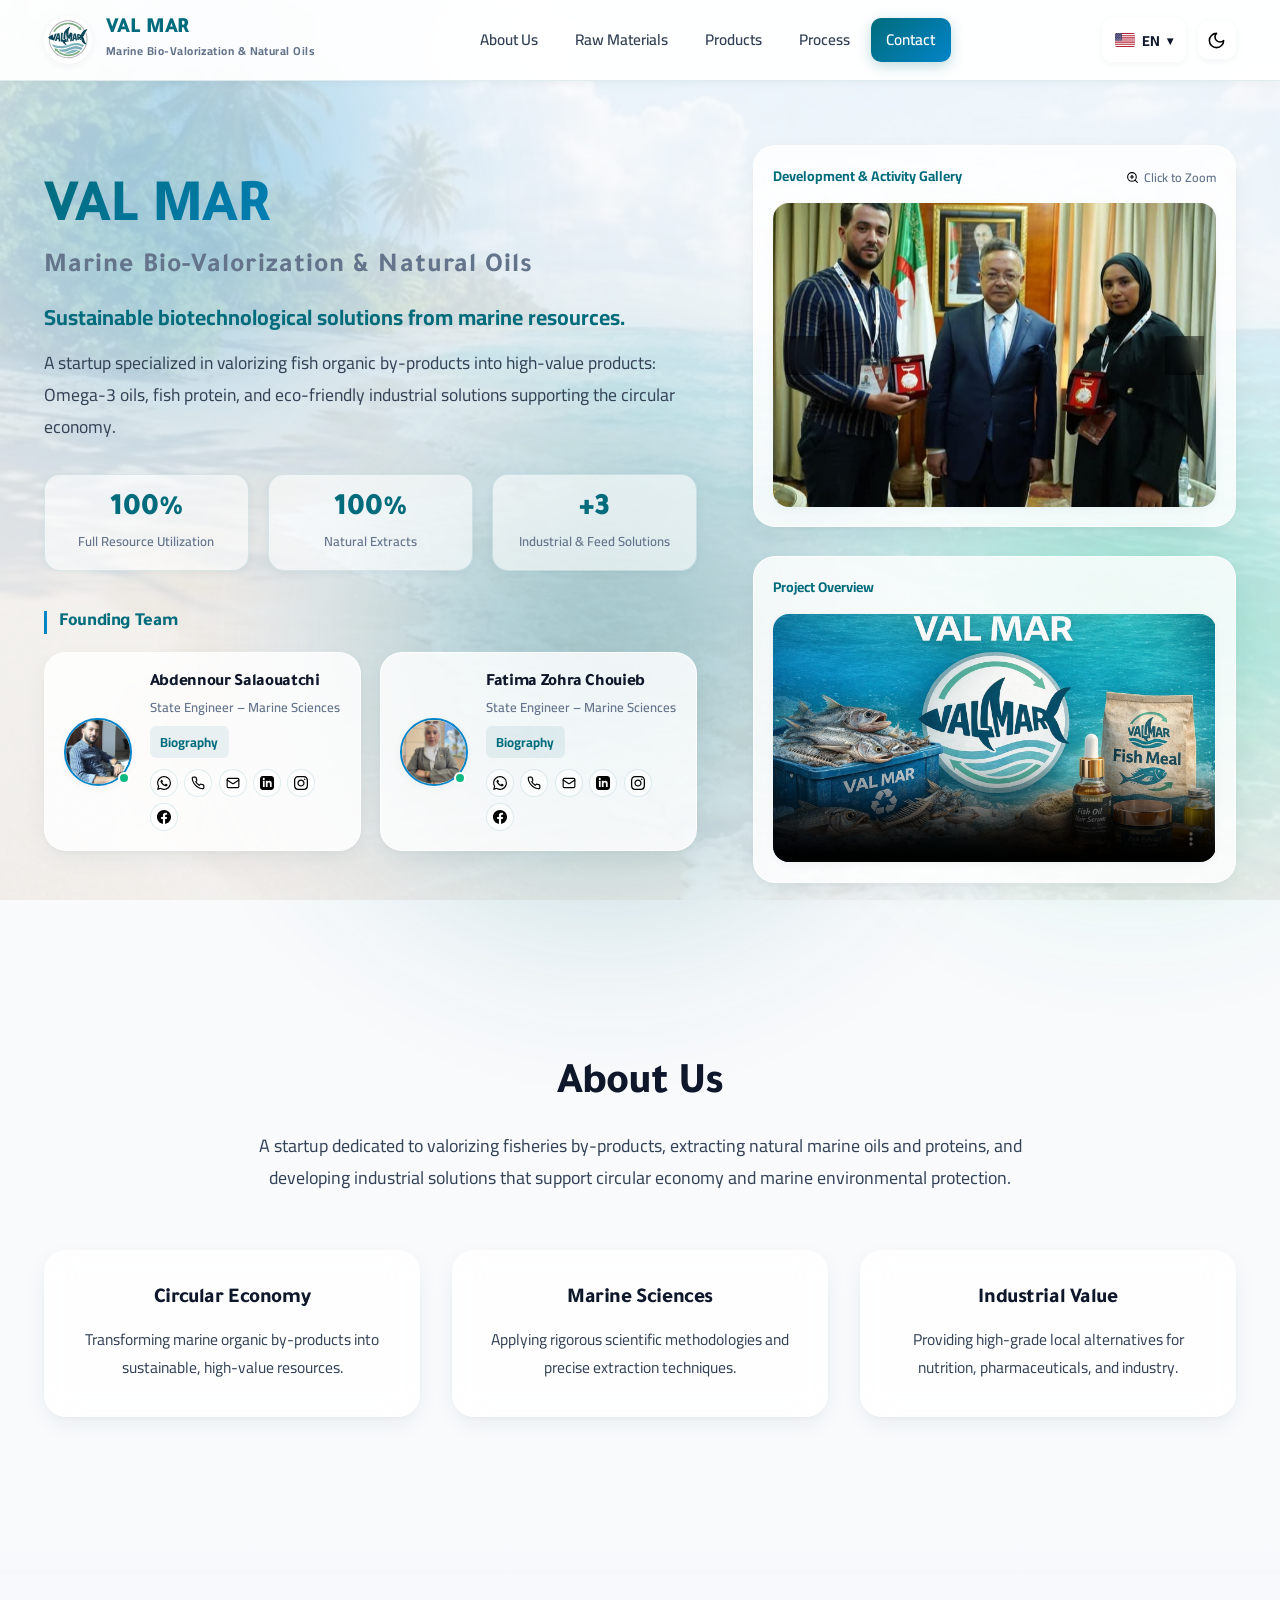
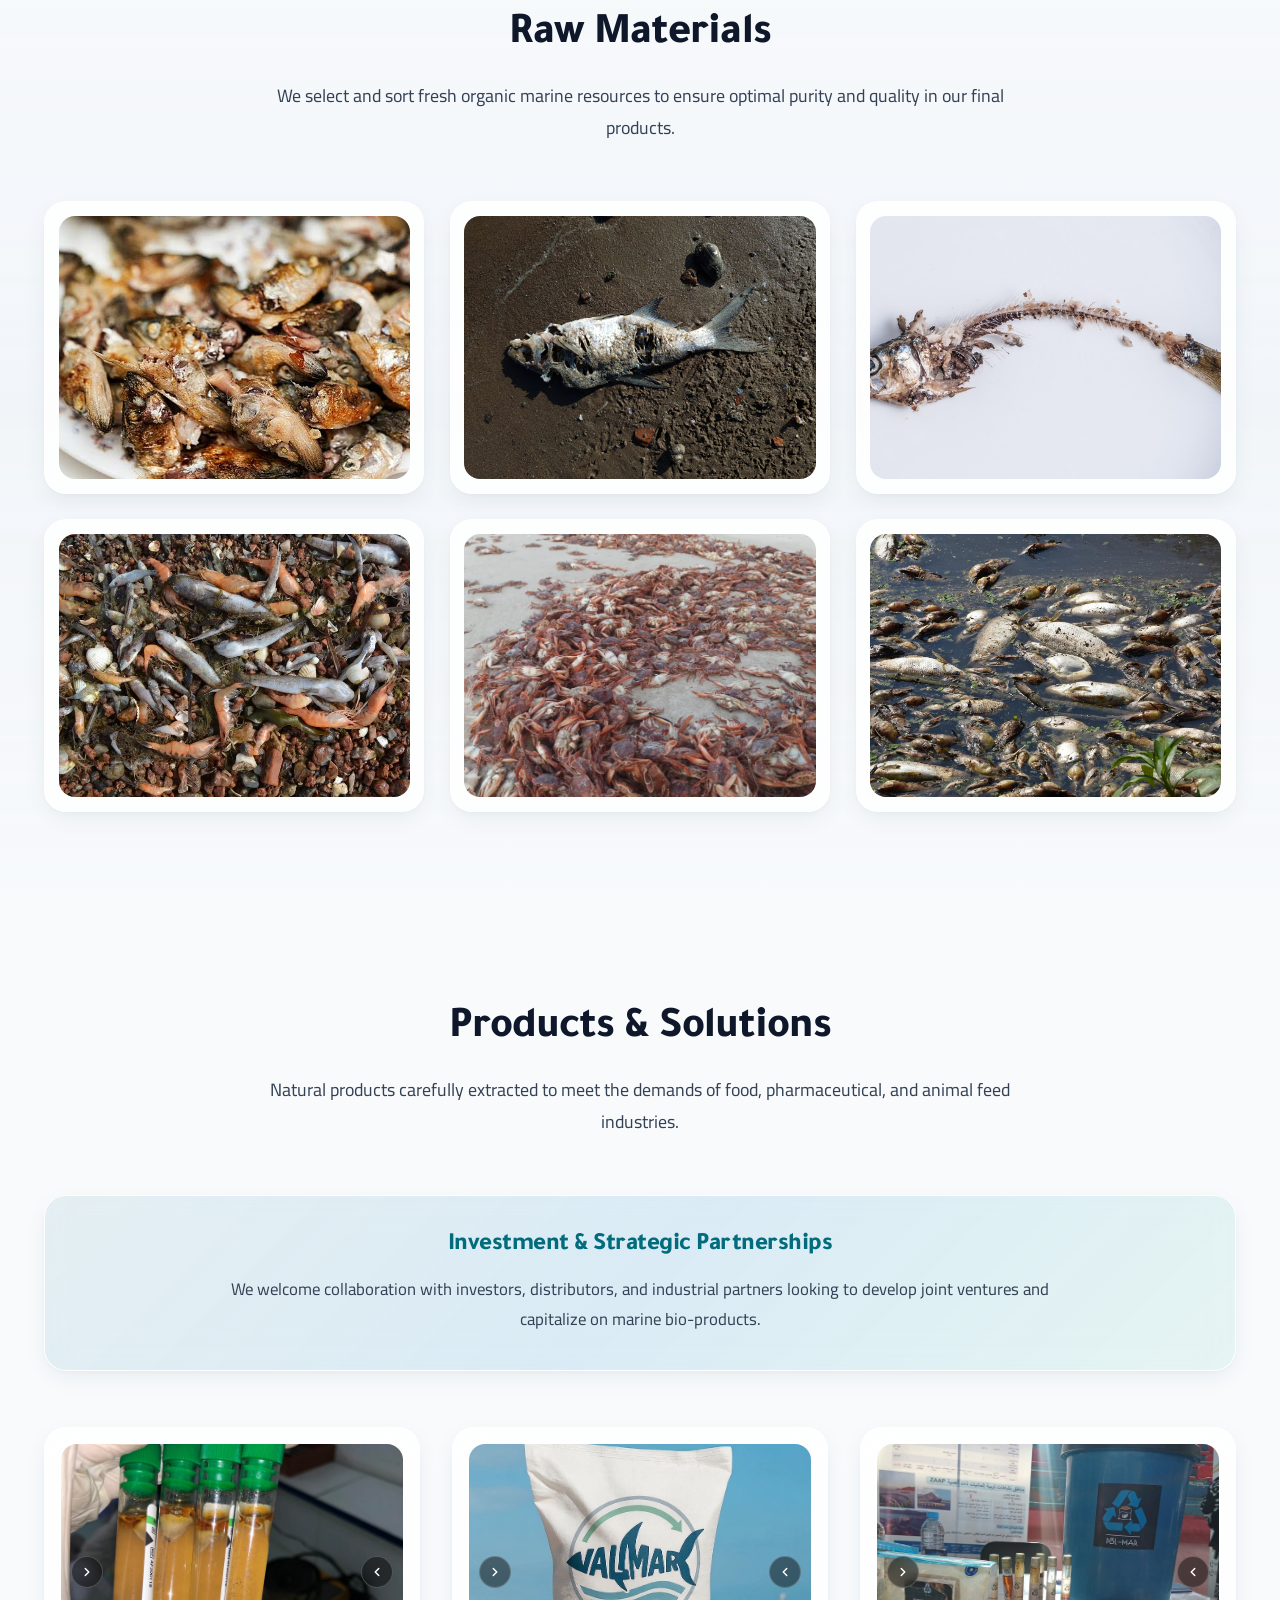
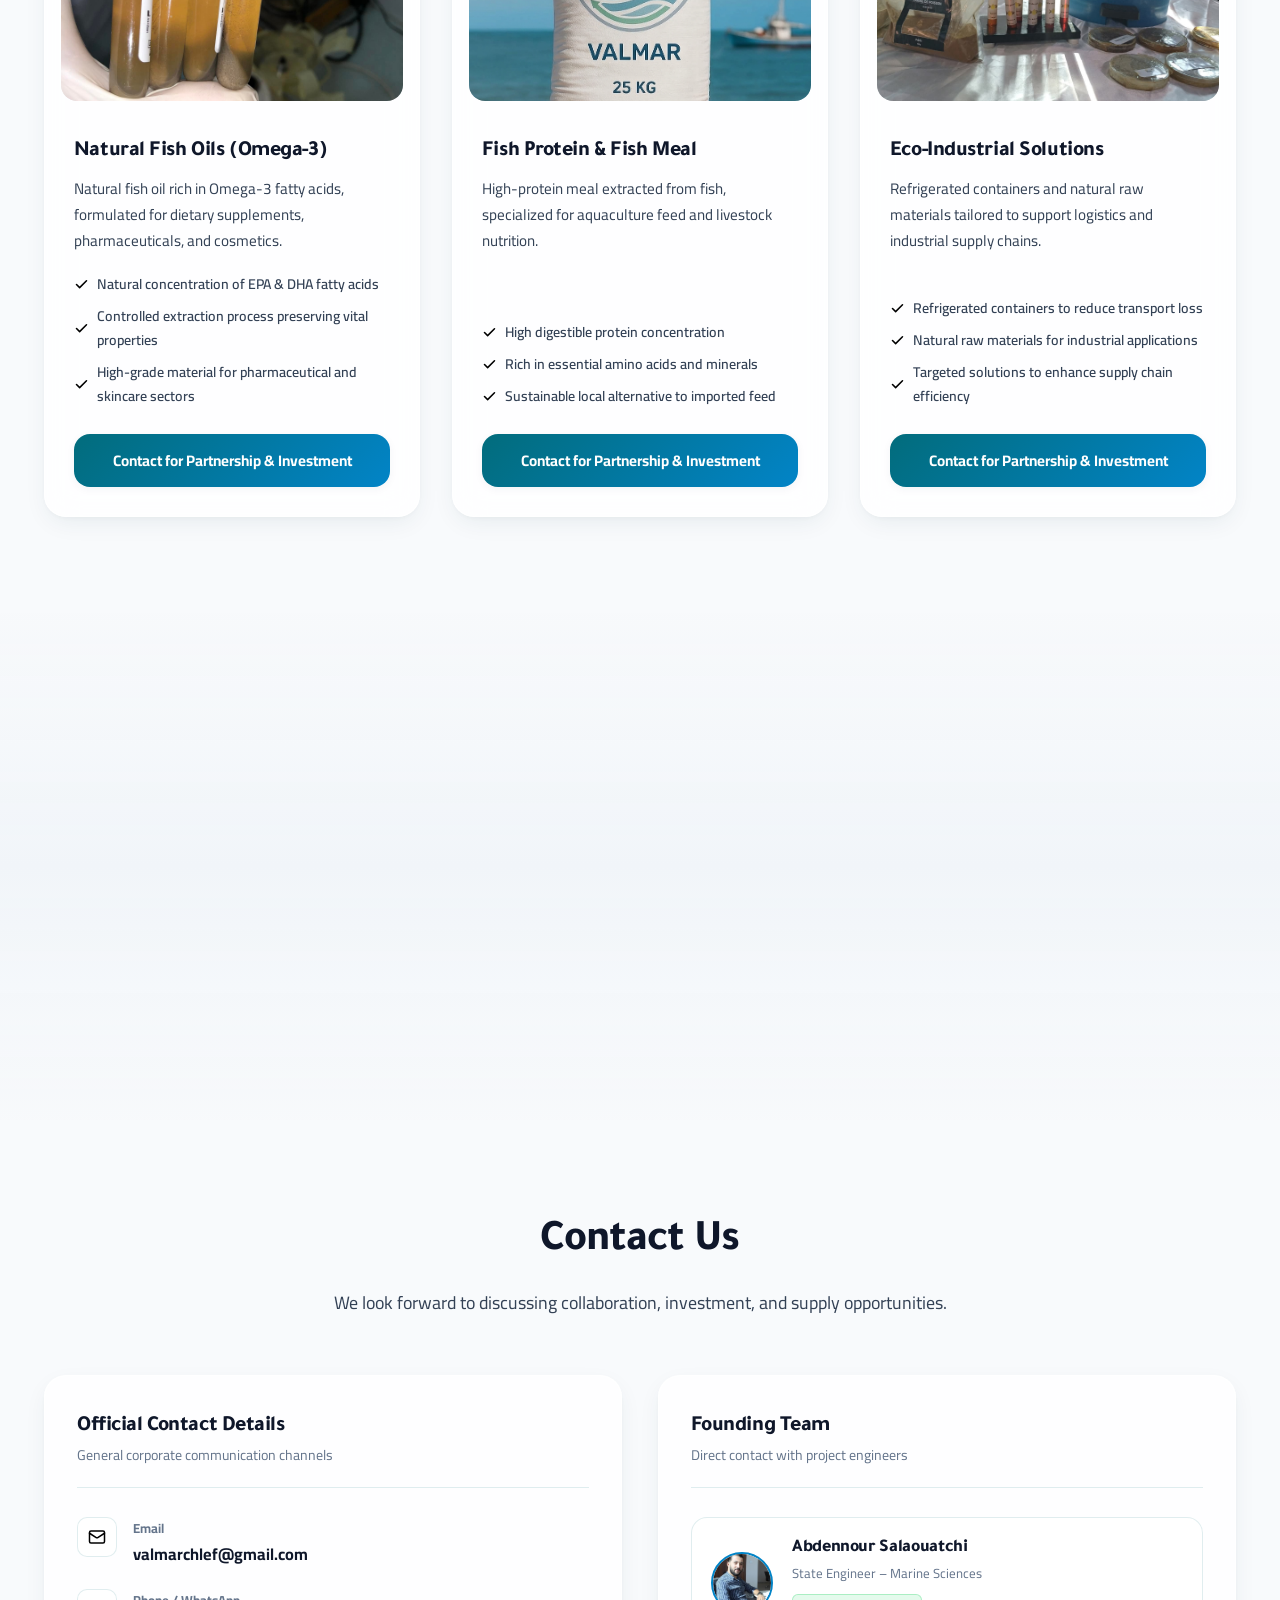
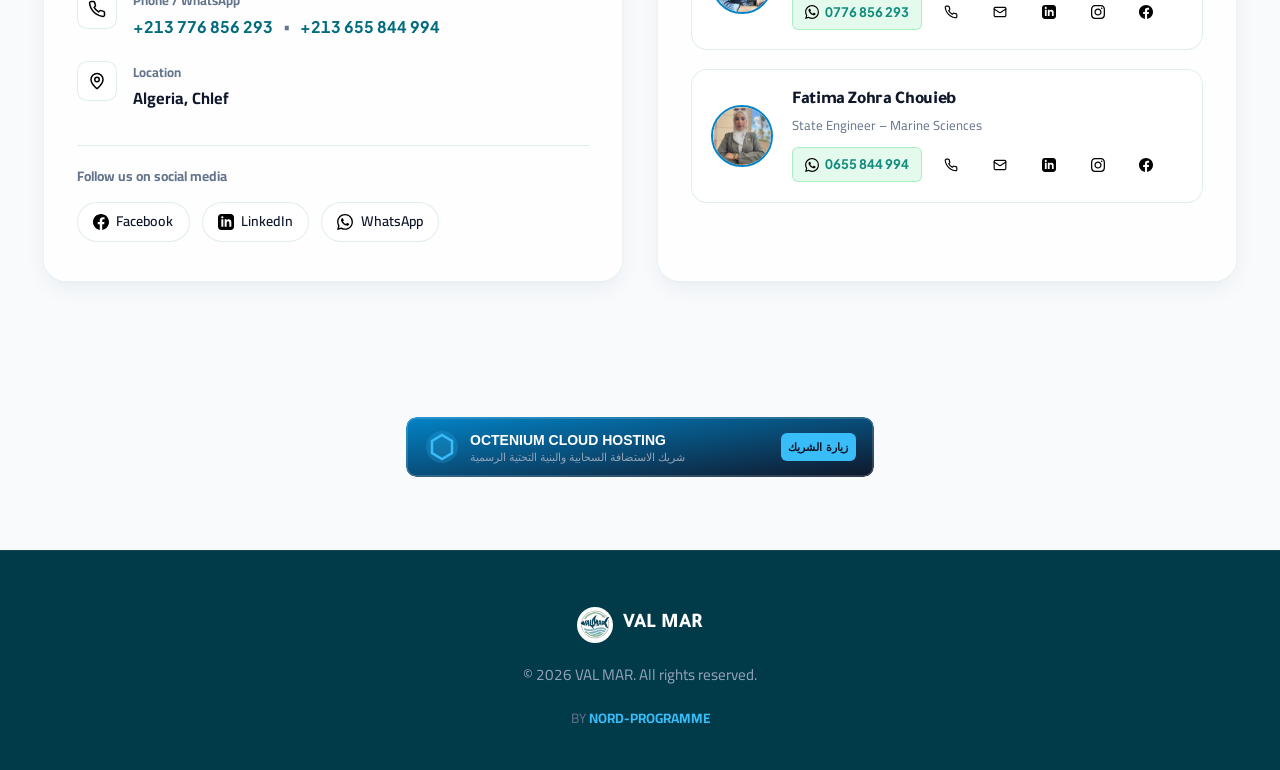
==== index.html @ 2ad80dc4 "Full site redesign: local fonts, auto language detection, self-hosted assets" ====
<!DOCTYPE html>
<html lang="ar" dir="rtl" data-theme="light">
<head>
    <meta charset="UTF-8">
    <meta name="viewport" content="width=device-width, initial-scale=1.0">

    <!-- ===== SECURITY META HEADERS ===== -->
    <meta http-equiv="Content-Security-Policy" content="default-src 'self'; script-src 'self' 'unsafe-inline'; style-src 'self' 'unsafe-inline'; font-src 'self'; img-src 'self' data: https://valmar.crabdance.com; media-src 'self'; object-src 'none'; base-uri 'self'; form-action 'self'; connect-src 'self';">
    <meta http-equiv="X-Content-Type-Options" content="nosniff">
    <meta http-equiv="X-Frame-Options" content="SAMEORIGIN">
    <meta http-equiv="Referrer-Policy" content="strict-origin-when-cross-origin">
    <meta http-equiv="Permissions-Policy" content="camera=(), microphone=(), geolocation=(), payment=()">

    <!-- ===== PRIMARY SEO META TAGS ===== -->
    <title>VAL MAR — تثمين الموارد البحرية والزيوت الطبيعية | الشلف، الجزائر</title>
    <meta name="description" content="VAL MAR مؤسسة جزائرية ناشئة متخصصة في تثمين البقايا العضوية للأسماك وتحويلها إلى زيوت طبيعية أوميغا 3، بروتين سمكي، وحلول صناعية صديقة للبيئة. — الشلف، الجزائر.">
    <meta name="keywords" content="VAL MAR, تثمين بقايا الأسماك, زيت السمك, أوميغا 3, بروتين سمكي, فرينة الأسماك, اقتصاد دائري, الشلف, الجزائر, valorisation déchets poisson, huile de poisson, protéine de poisson, farine de poisson, startup verte Algérie, fish oil, fish meal, blue economy, Algeria, Chlef">
    <meta name="author" content="VAL MAR — Abdennour Salaouatchi & Fatima Zohra Chouieb">
    <meta name="robots" content="index, follow, max-snippet:-1, max-image-preview:large, max-video-preview:-1">
    <meta name="theme-color" content="#013A49">

    <!-- ===== GEO / LOCAL SEO ===== -->
    <meta name="geo.region" content="DZ-02">
    <meta name="geo.placename" content="Chlef, Algérie">
    <meta name="geo.position" content="36.1652;1.3317">
    <meta name="ICBM" content="36.1652, 1.3317">
    <meta name="language" content="Arabic, French, English, Spanish, Russian">

    <!-- ===== CANONICAL & HREFLANG ===== -->
    <link rel="canonical" href="https://valmar.crabdance.com/">
    <link rel="alternate" hreflang="ar" href="https://valmar.crabdance.com/">
    <link rel="alternate" hreflang="fr" href="https://valmar.crabdance.com/">
    <link rel="alternate" hreflang="en" href="https://valmar.crabdance.com/">
    <link rel="alternate" hreflang="es" href="https://valmar.crabdance.com/">
    <link rel="alternate" hreflang="ru" href="https://valmar.crabdance.com/">
    <link rel="alternate" hreflang="x-default" href="https://valmar.crabdance.com/">

    <!-- ===== OPEN GRAPH ===== -->
    <meta property="og:type" content="website">
    <meta property="og:site_name" content="VAL MAR">
    <meta property="og:locale" content="ar_DZ">
    <meta property="og:locale:alternate" content="fr_DZ">
    <meta property="og:locale:alternate" content="en_US">
    <meta property="og:locale:alternate" content="es_ES">
    <meta property="og:locale:alternate" content="ru_RU">
    <meta property="og:url" content="https://valmar.crabdance.com/">
    <meta property="og:title" content="VAL MAR — تثمين الموارد البحرية والزيوت الطبيعية">
    <meta property="og:description" content="مؤسسة ناشئة متخصصة في تحويل البقايا العضوية للأسماك إلى زيوت أوميغا 3، بروتين سمكي وحلول صناعية مستدامة.">
    <meta property="og:image" content="./og-preview.png">
    <meta property="og:image:width" content="1200">
    <meta property="og:image:height" content="630">
    <meta property="og:image:alt" content="VAL MAR — Valorisation des Ressources Marines, Chlef Algérie">

    <!-- ===== TWITTER CARD ===== -->
    <meta name="twitter:card" content="summary_large_image">
    <meta name="twitter:title" content="VAL MAR — تثمين الموارد البحرية | Chlef, Algérie">
    <meta name="twitter:description" content="مؤسسة جزائرية ناشئة: زيوت أوميغا 3، بروتين سمكي، وحلول بيئية مستدامة.">
    <meta name="twitter:image" content="./og-preview.png">

    <!-- ===== JSON-LD STRUCTURED DATA ===== -->
    <script type="application/ld+json">
    {
      "@context": "https://schema.org",
      "@graph": [
        {
          "@type": "Organization",
          "@id": "https://valmar.crabdance.com/#organization",
          "name": "VAL MAR",
          "alternateName": ["Valorisation des Ressources Marines", "فال مار", "تثمين الموارد البحرية"],
          "url": "https://valmar.crabdance.com/",
          "logo": "https://valmar.crabdance.com/logo.svg",
          "image": "https://valmar.crabdance.com/og-preview.png",
          "description": "Startup algérienne spécialisée dans la valorisation des résidus organiques de poissons en huiles naturelles Omega-3, protéines marines et solutions industrielles écologiques.",
          "foundingDate": "2024",
          "foundingLocation": {
            "@type": "Place",
            "name": "Chlef, Algérie",
            "address": {
              "@type": "PostalAddress",
              "addressLocality": "Chlef",
              "addressCountry": "DZ"
            }
          },
          "contactPoint": [
            {
              "@type": "ContactPoint",
              "telephone": "+213-776-856-293",
              "contactType": "customer service",
              "availableLanguage": ["Arabic", "French", "English"]
            },
            {
              "@type": "ContactPoint",
              "telephone": "+213-655-844-994",
              "contactType": "sales",
              "availableLanguage": ["Arabic", "French", "English"]
            },
            {
              "@type": "ContactPoint",
              "email": "valmarchlef@gmail.com",
              "contactType": "general"
            }
          ],
          "founder": [
            {
              "@type": "Person",
              "name": "Abdennour Salaouatchi",
              "alternateName": "عبد النور صلواتشي",
              "jobTitle": "Co-Founder & Marine Sciences Engineer"
            },
            {
              "@type": "Person",
              "name": "Fatima Zohra Chouieb",
              "alternateName": "فاطمة الزهراء شويب",
              "jobTitle": "Co-Founder & Marine Sciences Engineer"
            }
          ]
        }
      ]
    }
    </script>

    <!-- ===== ICONS & FONTS ===== -->
    <link rel="icon" type="image/svg+xml" href="./logo.svg">
    <link rel="apple-touch-icon" href="./og-preview.png">
    <link rel="preload" href="./hero-01.webp" as="image">
    
    <!-- Local Fonts (self-hosted, no external dependencies) -->
    <link rel="stylesheet" href="./assets/fonts/fonts.css">
    
    <link rel="stylesheet" href="./style.css">
</head>
<body>
    <!-- Background Ambient Glow -->
    <div class="ambient-glow glow-1" aria-hidden="true"></div>
    <div class="ambient-glow glow-2" aria-hidden="true"></div>
    <div class="ambient-glow glow-3" aria-hidden="true"></div>

    <!-- Header Navigation -->
    <header class="site-header" id="site-header">
        <nav class="nav-container" aria-label="التنقل الرئيسي">
            <div class="brand-logo">
                <a href="#hero" class="logo-link" aria-label="VAL MAR الصفحة الرئيسية">
                    <img src="./logo.svg" alt="VAL MAR Logo" class="brand-logo-img" width="50" height="50">
                    <span class="brand-text-wrapper">
                        <span class="brand-name">VAL MAR</span>
                        <span class="brand-tag" data-i18n="brand-sub">تثمين الموارد البحرية والزيوت الطبيعية</span>
                    </span>
                </a>
            </div>

            <ul class="nav-menu" id="nav-menu">
                <li class="nav-item"><a href="#about" class="nav-link" data-i18n="nav-about">من نحن</a></li>
                <li class="nav-item"><a href="#raw-materials" class="nav-link" data-i18n="nav-raw">المادة الأولية</a></li>
                <li class="nav-item"><a href="#products" class="nav-link" data-i18n="nav-products">المنتجات</a></li>
                <li class="nav-item"><a href="#process" class="nav-link" data-i18n="nav-process">مراحل العمل</a></li>
                <li class="nav-item"><a href="#contact" class="nav-link nav-link-cta" data-i18n="nav-contact">تواصل معنا</a></li>
            </ul>

            <div class="nav-actions">
                <!-- Custom Language Switcher Dropdown -->
                <div class="lang-dropdown-wrapper">
                    <button id="current-lang-btn" class="lang-selector-btn" aria-haspopup="true" aria-expanded="false" aria-label="اختر لغة الموقع">
                        <img src="./assets/flags/dz.svg" class="flag-icon" alt="DZ">
                        <span class="lang-label">عر</span>
                        <span class="dropdown-chevron">▾</span>
                    </button>
                    <ul class="lang-menu" id="lang-menu" role="menu">
                        <li role="menuitem" data-lang="ar" class="active"><img src="./assets/flags/dz.svg" class="flag-icon" alt="DZ"> العربية</li>
                        <li role="menuitem" data-lang="en"><img src="./assets/flags/us.svg" class="flag-icon" alt="US"> English</li>
                        <li role="menuitem" data-lang="fr"><img src="./assets/flags/fr.svg" class="flag-icon" alt="FR"> Français</li>
                        <li role="menuitem" data-lang="es"><img src="./assets/flags/es.svg" class="flag-icon" alt="ES"> Español</li>
                        <li role="menuitem" data-lang="ru"><img src="./assets/flags/ru.svg" class="flag-icon" alt="RU"> Русский</li>
                    </ul>
                </div>

                <!-- Theme Toggle Button -->
                <button id="theme-toggle" class="theme-toggle-btn" aria-label="تبديل وضع السمة" title="تبديل الوضع الداكن/الفاتح">
                    <img src="./assets/icons/moon.svg" class="theme-icon theme-icon-moon" alt="Dark Mode">
                    <img src="./assets/icons/sun.svg" class="theme-icon theme-icon-sun" alt="Light Mode">
                </button>

                <!-- Mobile Hamburger Toggle -->
                <button class="hamburger-btn" id="hamburger-btn" aria-label="فتح القائمة الرئيسية" aria-expanded="false" aria-controls="nav-menu">
                    <span class="h-bar bar-1"></span>
                    <span class="h-bar bar-2"></span>
                    <span class="h-bar bar-3"></span>
                </button>
            </div>
        </nav>
    </header>

    <main id="main-content">
        <!-- ===== Hero Section ===== -->
        <section id="hero" class="hero-section">
            <div class="container hero-grid">
                <!-- Branding & Introduction Side -->
                <div class="hero-content" data-reveal>
                    <h1 class="hero-title">
                        <span class="hero-title-accent" data-i18n="hero-title">VAL MAR</span>
                        <span class="hero-title-sub" data-i18n="hero-title-sub">تثمين الموارد البحرية والزيوت الطبيعية</span>
                    </h1>

                    <p class="hero-tagline" data-i18n="hero-desc">حلول بيوتكنولوجية مستدامة من الموارد البحرية.</p>
                    <p class="hero-explanation" data-i18n="hero-explanation">مؤسسة ناشئة متخصصة في تثمين البقايا العضوية للأسماك وتحويلها إلى منتجات عالية القيمة: زيوت أوميغا 3، بروتين سمكي، وحلول صناعية صديقة للبيئة تدعم الاقتصاد الدائري.</p>

                    <!-- Key Metric Highlights / Stats Counter -->
                    <div class="hero-stats-grid">
                        <div class="stat-card">
                            <div class="stat-num"><span class="counter" data-target="100">100</span>%</div>
                            <div class="stat-label" data-i18n="stat1-label">استغلال كامل للموارد</div>
                        </div>
                        <div class="stat-card">
                            <div class="stat-num"><span class="counter" data-target="100">100</span>%</div>
                            <div class="stat-label" data-i18n="stat2-label">مستخلصات طبيعية</div>
                        </div>
                        <div class="stat-card">
                            <div class="stat-num">+<span class="counter" data-target="3">3</span></div>
                            <div class="stat-label" data-i18n="stat3-label">حلول صناعية وغذائية</div>
                        </div>
                    </div>

                    <!-- Founders Section -->
                    <div class="hero-founders">
                        <h3 class="founders-section-title" data-i18n="founders-heading">مؤسسو المشروع</h3>
                        
                        <div class="founders-cards-grid">
                            <!-- Founder 1 -->
                            <div class="founder-card glass-card">
                                <div class="founder-avatar-wrap">
                                    <img src="./abdennour.jpeg" alt="عبد النور صلواتشي" class="founder-img" loading="lazy">
                                    <span class="founder-status-dot" title="مؤسس"></span>
                                </div>
                                <div class="founder-details">
                                    <h4 class="founder-name" data-i18n="founder1-name">عبد النور صلواتشي</h4>
                                    <p class="founder-role" data-i18n="founder1-role">مهندس دولة – علوم البحر</p>
                                    <button class="founder-bio-btn" data-bio="founder1-desc" aria-label="عرض السيرة الذاتية لعبد النور صلواتشي" data-i18n="read-more">نبذة تعريفية</button>
                                    
                                    <div class="founder-socials">
                                        <a href="https://wa.me/213776856293" target="_blank" rel="noopener noreferrer" class="soc-btn" aria-label="WhatsApp" data-tooltip="0776 856 293">
                                            <img src="./assets/icons/whatsapp.svg" alt="WhatsApp">
                                        </a>
                                        <a href="tel:+213776856293" class="soc-btn" aria-label="Phone" data-tooltip="0776 856 293">
                                            <img src="./assets/icons/phone.svg" alt="Phone">
                                        </a>
                                        <a href="mailto:valmarchlef@gmail.com" class="soc-btn" aria-label="Email" data-tooltip="valmarchlef@gmail.com">
                                            <img src="./assets/icons/email.svg" alt="Email">
                                        </a>
                                        <a href="https://www.linkedin.com/in/abdenour-salaouatchi-a2894b247" target="_blank" rel="noopener noreferrer" class="soc-btn" aria-label="LinkedIn" data-tooltip="LinkedIn">
                                            <img src="./assets/icons/linkedin.svg" alt="LinkedIn">
                                        </a>
                                        <a href="https://www.instagram.com/salaouatchi_abdenour?igsh=cnJ3YXpieHU4dzF5" target="_blank" rel="noopener noreferrer" class="soc-btn" aria-label="Instagram" data-tooltip="Instagram">
                                            <img src="./assets/icons/instagram.svg" alt="Instagram">
                                        </a>
                                        <a href="https://www.facebook.com/abdennour.salaouatchi" target="_blank" rel="noopener noreferrer" class="soc-btn" aria-label="Facebook" data-tooltip="Facebook">
                                            <img src="./assets/icons/facebook.svg" alt="Facebook">
                                        </a>
                                    </div>
                                </div>
                            </div>

                            <!-- Founder 2 -->
                            <div class="founder-card glass-card">
                                <div class="founder-avatar-wrap">
                                    <img src="./zohra.jpeg" alt="فاطمة الزهراء شويب" class="founder-img" loading="lazy">
                                    <span class="founder-status-dot" title="مؤسس"></span>
                                </div>
                                <div class="founder-details">
                                    <h4 class="founder-name" data-i18n="founder2-name">فاطمة الزهراء شويب</h4>
                                    <p class="founder-role" data-i18n="founder2-role">مهندسة دولة – علوم البحر</p>
                                    <button class="founder-bio-btn" data-bio="founder2-desc" aria-label="عرض السيرة الذاتية لفاطمة الزهراء شويب" data-i18n="read-more">نبذة تعريفية</button>
                                    
                                    <div class="founder-socials">
                                        <a href="https://wa.me/213655844994" target="_blank" rel="noopener noreferrer" class="soc-btn" aria-label="WhatsApp" data-tooltip="0655 844 994">
                                            <img src="./assets/icons/whatsapp.svg" alt="WhatsApp">
                                        </a>
                                        <a href="tel:+213655844994" class="soc-btn" aria-label="Phone" data-tooltip="0655 844 994">
                                            <img src="./assets/icons/phone.svg" alt="Phone">
                                        </a>
                                        <a href="mailto:chouiebfatimazahra@gmail.com" class="soc-btn" aria-label="Email" data-tooltip="chouiebfatimazahra@gmail.com">
                                            <img src="./assets/icons/email.svg" alt="Email">
                                        </a>
                                        <a href="https://www.linkedin.com/in/chouieb-fatima-zahra-3196aa2b1" target="_blank" rel="noopener noreferrer" class="soc-btn" aria-label="LinkedIn" data-tooltip="LinkedIn">
                                            <img src="./assets/icons/linkedin.svg" alt="LinkedIn">
                                        </a>
                                        <a href="https://www.instagram.com/zol_ach?igsh=ejRka3FtMXZ2cm51" target="_blank" rel="noopener noreferrer" class="soc-btn" aria-label="Instagram" data-tooltip="Instagram">
                                            <img src="./assets/icons/instagram.svg" alt="Instagram">
                                        </a>
                                        <a href="https://www.facebook.com/zohra.ch.77920" target="_blank" rel="noopener noreferrer" class="soc-btn" aria-label="Facebook" data-tooltip="Facebook">
                                            <img src="./assets/icons/facebook.svg" alt="Facebook">
                                        </a>
                                    </div>
                                </div>
                            </div>
                        </div>
                    </div>
                </div>

                <!-- Showcase Media Column -->
                <div class="hero-media" data-reveal>
                    <!-- Slideshow Frame -->
                    <div class="media-card glass-card slider-frame">
                        <div class="slider-header">
                            <span class="slider-badge" data-i18n="slider-badge">معرض الأنشطة والتطوير</span>
                            <span class="zoom-hint"><img src="./assets/icons/zoom.svg" alt="" aria-hidden="true"><span data-i18n="zoom-hint">اضغط للتكبير</span></span>
                        </div>
                        <div class="slider-track-wrap">
                            <div class="slider-track" id="hero-slider-track">
                                <img src="./profile-01.jpg" alt="نشاطات وتطوير VAL MAR 1" class="profile-slide active" loading="lazy">
                                <img src="./profile-02.jpg" alt="نشاطات وتطوير VAL MAR 2" class="profile-slide" loading="lazy">
                                <img src="./profile-03.jpg" alt="نشاطات وتطوير VAL MAR 3" class="profile-slide" loading="lazy">
                                <img src="./profile-04.jpg" alt="نشاطات وتطوير VAL MAR 4" class="profile-slide" loading="lazy">
                                <img src="./profile-05.jpg" alt="نشاطات وتطوير VAL MAR 5" class="profile-slide" loading="lazy">
                                <img src="./profile-06.jpg" alt="نشاطات وتطوير VAL MAR 6" class="profile-slide" loading="lazy">
                                <img src="./profile-07.jpg" alt="نشاطات وتطوير VAL MAR 7" class="profile-slide" loading="lazy">
                                <img src="./profile-08.jpg" alt="نشاطات وتطوير VAL MAR 8" class="profile-slide" loading="lazy">
                                <img src="./profile-09.jpg" alt="نشاطات وتطوير VAL MAR 9" class="profile-slide" loading="lazy">
                                <img src="./profile-10.jpg" alt="نشاطات وتطوير VAL MAR 10" class="profile-slide" loading="lazy">
                                <img src="./profile-11.jpeg" alt="نشاطات وتطوير VAL MAR 11" class="profile-slide" loading="lazy">
                                <img src="./profile-12.jpeg" alt="نشاطات وتطوير VAL MAR 12" class="profile-slide" loading="lazy">
                            </div>
                            <button class="slider-nav-btn prev" id="slider-prev" aria-label="الصورة السابقة">
                                <img src="./assets/icons/chevron-right.svg" alt="السابق">
                            </button>
                            <button class="slider-nav-btn next" id="slider-next" aria-label="الصورة التالية">
                                <img src="./assets/icons/chevron-left.svg" alt="التالي">
                            </button>
                        </div>
                    </div>

                    <!-- Video Showcase Frame -->
                    <div class="media-card glass-card video-card">
                        <div class="video-header">
                            <span class="video-badge" data-i18n="video-badge">عرض توضيحي للمشروع</span>
                        </div>
                        <div class="video-wrapper">
                            <video src="./vid.mp4" controls preload="metadata" playsinline poster="./og-preview.png" class="showcase-video"></video>
                        </div>
                    </div>
                </div>
            </div>
        </section>

        <!-- ===== About Section ===== -->
        <section id="about" class="section-padding">
            <div class="container">
                <div class="section-heading text-center" data-reveal>
                    <h2 class="section-title" data-i18n="about-title">من نحن</h2>
                    <p class="section-desc" data-i18n="about-desc">مؤسسة ناشئة متخصصة في تثمين المنتجات الثانوية للصيد البحري، نقوم باستخلاص الزيوت الطبيعية والبروتينات البحرية وتطوير حلول صناعية تدعم الاقتصاد الدائري وحماية البيئة البحرية.</p>
                </div>

                <!-- 3 Pillars Grid -->
                <div class="about-pillars-grid">
                    <div class="pillar-card glass-card" data-reveal>
                        <h3 data-i18n="pillar1-title">الاقتصاد الدائري</h3>
                        <p data-i18n="pillar1-desc">إعادة تدوير المخلفات العضوية للأسماك وتحويلها إلى موارد مستدامة ذات قيمة مضافة.</p>
                    </div>

                    <div class="pillar-card glass-card" data-reveal>
                        <h3 data-i18n="pillar2-title">هندسة علوم البحار</h3>
                        <p data-i18n="pillar2-desc">تطبيق منهجيات علمية وتقنيات استخلاص دقيقة ومدروسة لضمان جودة المنتجات.</p>
                    </div>

                    <div class="pillar-card glass-card" data-reveal>
                        <h3 data-i18n="pillar3-title">قيمة اقتصادية وصناعية</h3>
                        <p data-i18n="pillar3-desc">توفير بدائل محلية عالية الجودة لقطاعات التغذية، الصيدلة، والصناعات المختلفة.</p>
                    </div>
                </div>
            </div>
        </section>

        <!-- ===== Raw Materials Section ===== -->
        <section id="raw-materials" class="section-padding section-alt-bg">
            <div class="container">
                <div class="section-heading text-center" data-reveal>
                    <h2 class="section-title" data-i18n="raw-title">المادة الأولية</h2>
                    <p class="section-desc" data-i18n="raw-desc">نعتمد على موارد بحرية عضوية طازجة يتم اختيارها وفرزها بعناية لضمان نقاء وجودة المنتجات النهائية.</p>
                </div>

                <!-- Raw Materials Gallery Grid -->
                <div class="gallery-grid" data-reveal>
                    <div class="gallery-card glass-card">
                        <div class="gallery-img-wrap">
                            <img src="./raw-01.jpeg" alt="بقايا أسماك طازجة 1" class="gallery-img lightbox-trigger" loading="lazy">
                            <div class="gallery-overlay">
                                <span class="gallery-zoom-btn"><img src="./assets/icons/zoom.svg" alt="تكبير"></span>
                                <span class="gallery-caption" data-i18n="raw-cap1">بقايا عضوية بحرية طازجة</span>
                            </div>
                        </div>
                    </div>

                    <div class="gallery-card glass-card">
                        <div class="gallery-img-wrap">
                            <img src="./raw-02.jpg" alt="بقايا أسماك عضوية 2" class="gallery-img lightbox-trigger" loading="lazy">
                            <div class="gallery-overlay">
                                <span class="gallery-zoom-btn"><img src="./assets/icons/zoom.svg" alt="تكبير"></span>
                                <span class="gallery-caption" data-i18n="raw-cap2">موارد عضوية منتقاة بعناية</span>
                            </div>
                        </div>
                    </div>

                    <div class="gallery-card glass-card">
                        <div class="gallery-img-wrap">
                            <img src="./raw-03.jpg" alt="مخلفات الأسماك للمعالجة 3" class="gallery-img lightbox-trigger" loading="lazy">
                            <div class="gallery-overlay">
                                <span class="gallery-zoom-btn"><img src="./assets/icons/zoom.svg" alt="تكبير"></span>
                                <span class="gallery-caption" data-i18n="raw-cap3">فرز وتحضير أولي للمعالجة</span>
                            </div>
                        </div>
                    </div>

                    <div class="gallery-card glass-card">
                        <div class="gallery-img-wrap">
                            <img src="./raw-04.jpeg" alt="بقايا أسماك 4" class="gallery-img lightbox-trigger" loading="lazy">
                            <div class="gallery-overlay">
                                <span class="gallery-zoom-btn"><img src="./assets/icons/zoom.svg" alt="تكبير"></span>
                                <span class="gallery-caption" data-i18n="raw-cap4">مواد أولية غنية بالأوميغا والبروتين</span>
                            </div>
                        </div>
                    </div>

                    <div class="gallery-card glass-card">
                        <div class="gallery-img-wrap">
                            <img src="./raw-05.jpg" alt="مواد خام من الأسماك 5" class="gallery-img lightbox-trigger" loading="lazy">
                            <div class="gallery-overlay">
                                <span class="gallery-zoom-btn"><img src="./assets/icons/zoom.svg" alt="تكبير"></span>
                                <span class="gallery-caption" data-i18n="raw-cap5">حفظ وتخزين بيئي آمن</span>
                            </div>
                        </div>
                    </div>

                    <div class="gallery-card glass-card">
                        <div class="gallery-img-wrap">
                            <img src="./raw-06.jpg" alt="بقايا عضوية للمعالجة 6" class="gallery-img lightbox-trigger" loading="lazy">
                            <div class="gallery-overlay">
                                <span class="gallery-zoom-btn"><img src="./assets/icons/zoom.svg" alt="تكبير"></span>
                                <span class="gallery-caption" data-i18n="raw-cap6">جاهزية كاملة لخط الاستخلاص</span>
                            </div>
                        </div>
                    </div>
                </div>
            </div>
        </section>

        <!-- ===== Products Section ===== -->
        <section id="products" class="section-padding">
            <div class="container">
                <div class="section-heading text-center" data-reveal>
                    <h2 class="section-title" data-i18n="products-title">المنتجات والحلول</h2>
                    <p class="section-desc" data-i18n="products-subtitle">منتجات طبيعية مستخلصة بدقة لتلبية متطلبات الصناعات الغذائية، الصيدلانية، والأعلاف.</p>
                </div>

                <!-- Strategic Investment & Partnership Block -->
                <div class="investor-spotlight-card glass-card" data-reveal>
                    <div class="investor-spotlight-inner">
                        <h3 class="spotlight-title" data-i18n="invest-banner-title">شراكات استثمارية واستراتيجية</h3>
                        <p class="spotlight-desc" data-i18n="invest-banner-desc">نرحب بالتعاون مع المستثمرين والموزعين والمؤسسات الصناعية الراغبة في تطوير مشاريع مشتركة والاستفادة من عوائد المنتجات البحرية ذات القيمة المضافة.</p>
                    </div>
                </div>

                <div class="products-showcase-grid">
                    <!-- Product 1: Omega-3 Fish Oil -->
                    <article class="product-item glass-card" data-reveal>
                        <div class="product-slider-container">
                            <div class="product-slider">
                                <div class="product-slider-track">
                                    <img src="./product-02.jpg" alt="زيت أسماك طبيعي أوميغا 3" class="product-img active lightbox-trigger" loading="lazy">
                                    <img src="./product-04.jpg" alt="زيت سمك نقي أوميغا 3" class="product-img lightbox-trigger" loading="lazy">
                                    <img src="./product-06.jpeg" alt="مستخلص زيت أسماك بحري" class="product-img lightbox-trigger" loading="lazy">
                                    <img src="./product-07.jpeg" alt="زيوت بحرية طبيعية" class="product-img lightbox-trigger" loading="lazy">
                                </div>
                                <button class="prod-slider-btn prev" aria-label="السابق">
                                    <img src="./assets/icons/chevron-right.svg" alt="السابق">
                                </button>
                                <button class="prod-slider-btn next" aria-label="التالي">
                                    <img src="./assets/icons/chevron-left.svg" alt="التالي">
                                </button>
                            </div>
                        </div>

                        <div class="product-item-body">
                            <h3 class="product-item-title" data-i18n="prod1-title">زيوت الأسماك الطبيعية (أوميغا 3)</h3>
                            <p class="product-item-desc" data-i18n="prod1-desc">زيت سمك طبيعي غني بأحماض أوميغا 3، موجه للمكملات الغذائية والصناعات الصيدلانية ومستحضرات التجميل.</p>
                            
                            <ul class="product-specs-list">
                                <li><img src="./assets/icons/check.svg" alt="✓" class="check-icon"><span data-i18n="prod1-spec1">تركيز طبيعي لأحماض EPA و DHA</span></li>
                                <li><img src="./assets/icons/check.svg" alt="✓" class="check-icon"><span data-i18n="prod1-spec2">عملية استخلاص دقيقة للمحافظة على الخصائص الحيوية</span></li>
                                <li><img src="./assets/icons/check.svg" alt="✓" class="check-icon"><span data-i18n="prod1-spec3">منتج عالي الجودة للقطاع الصيدلاني والتجميلي</span></li>
                            </ul>

                            <div class="product-cta-wrap">
                                <a href="https://wa.me/213776856293?text=مرحباً، أود الاستفسار حول فرص التعاون والشراكة في مجال زيوت أوميغا 3" target="_blank" rel="noopener noreferrer" class="btn-product-inquire">
                                    <span data-i18n="prod-invest-btn">تواصل للشراكة والاستثمار</span>
                                </a>
                            </div>
                        </div>
                    </article>

                    <!-- Product 2: Fish Protein / Meal -->
                    <article class="product-item glass-card" data-reveal>
                        <div class="product-slider-container">
                            <div class="product-slider">
                                <div class="product-slider-track">
                                    <img src="./product-03.png" alt="بروتين السمك" class="product-img active lightbox-trigger" loading="lazy">
                                    <img src="./product-01.jpg" alt="فرينة السمك" class="product-img lightbox-trigger" loading="lazy">
                                </div>
                                <button class="prod-slider-btn prev" aria-label="السابق">
                                    <img src="./assets/icons/chevron-right.svg" alt="السابق">
                                </button>
                                <button class="prod-slider-btn next" aria-label="التالي">
                                    <img src="./assets/icons/chevron-left.svg" alt="التالي">
                                </button>
                            </div>
                        </div>

                        <div class="product-item-body">
                            <h3 class="product-item-title" data-i18n="prod2-title">بروتين وفرينة الأسماك</h3>
                            <p class="product-item-desc" data-i18n="prod2-desc">مسحوق بروتيني عالي الجودة مستخلص من الأسماك، مخصص لصناعة أعلاف الحيوانات المائية والمواشي.</p>
                            
                            <ul class="product-specs-list">
                                <li><img src="./assets/icons/check.svg" alt="✓" class="check-icon"><span data-i18n="prod2-spec1">نسبة بروتين مركزة وقابلة للهضم</span></li>
                                <li><img src="./assets/icons/check.svg" alt="✓" class="check-icon"><span data-i18n="prod2-spec2">غني بالأحماض الأمينية الأساسية والمعادن</span></li>
                                <li><img src="./assets/icons/check.svg" alt="✓" class="check-icon"><span data-i18n="prod2-spec3">بديل محلي مستدام للأعلاف المستوردة</span></li>
                            </ul>

                            <div class="product-cta-wrap">
                                <a href="https://wa.me/213776856293?text=مرحباً، أود الاستفسار حول فرص التعاون والشراكة في إنتاج بروتين وفرينة السمك" target="_blank" rel="noopener noreferrer" class="btn-product-inquire">
                                    <span data-i18n="prod-invest-btn">تواصل للشراكة والاستثمار</span>
                                </a>
                            </div>
                        </div>
                    </article>

                    <!-- Product 3: Eco Industrial Solutions -->
                    <article class="product-item glass-card" data-reveal>
                        <div class="product-slider-container">
                            <div class="product-slider">
                                <div class="product-slider-track">
                                    <img src="./product-05.jpg" alt="حلول صناعية بحرية" class="product-img active lightbox-trigger" loading="lazy">
                                    <img src="./product-08.png" alt="حاويات مبردة للنقل البحري" class="product-img lightbox-trigger" loading="lazy">
                                </div>
                                <button class="prod-slider-btn prev" aria-label="السابق">
                                    <img src="./assets/icons/chevron-right.svg" alt="السابق">
                                </button>
                                <button class="prod-slider-btn next" aria-label="التالي">
                                    <img src="./assets/icons/chevron-left.svg" alt="التالي">
                                </button>
                            </div>
                        </div>

                        <div class="product-item-body">
                            <h3 class="product-item-title" data-i18n="prod5-title">حلول بيئية وصناعية</h3>
                            <p class="product-item-desc" data-i18n="prod5-desc">تطوير حاويات مبردة ومواد أولية طبيعية تلبي الاحتياجات اللوجستية والصناعية لقطاع الصيد البحري.</p>
                            
                            <ul class="product-specs-list">
                                <li><img src="./assets/icons/check.svg" alt="✓" class="check-icon"><span data-i18n="prod3-spec1">حاويات تبريد ملائمة لتقليل الفاقد أثناء النقل</span></li>
                                <li><img src="./assets/icons/check.svg" alt="✓" class="check-icon"><span data-i18n="prod3-spec2">مواد أولية مخصصة للاستخدامات الصناعية</span></li>
                                <li><img src="./assets/icons/check.svg" alt="✓" class="check-icon"><span data-i18n="prod3-spec3">حلول موجهة لتعزيز كفاءة سلاسل الإمداد</span></li>
                            </ul>

                            <div class="product-cta-wrap">
                                <a href="https://wa.me/213655844994?text=مرحباً، أود الاستفسار حول فرص التعاون في الحلول الصناعية والحاويات المبردة" target="_blank" rel="noopener noreferrer" class="btn-product-inquire">
                                    <span data-i18n="prod-invest-btn">تواصل للشراكة والاستثمار</span>
                                </a>
                            </div>
                        </div>
                    </article>
                </div>
            </div>
        </section>

        <!-- ===== Process Section ===== -->
        <section id="process" class="section-padding section-alt-bg">
            <div class="container">
                <div class="section-heading text-center" data-reveal>
                    <h2 class="section-title" data-i18n="process-title">مراحل العمل</h2>
                    <p class="section-desc" data-i18n="process-subtitle">مسار متكامل ومدروس من مرحلة جمع المادة الأولية إلى المنتج النهائي.</p>
                </div>

                <div class="process-timeline">
                    <!-- Step 1 -->
                    <div class="timeline-step glass-card" data-reveal>
                        <div class="step-badge-number">01</div>
                        <h4 class="step-title" data-i18n="step1-title">1. جمع وفرز المادة الأولية</h4>
                        <p class="step-desc" data-i18n="step1-desc">اختيار وتأمين البقايا العضوية الطازجة من مصادر موثوقة.</p>
                    </div>

                    <!-- Step 2 -->
                    <div class="timeline-step glass-card" data-reveal>
                        <div class="step-badge-number">02</div>
                        <h4 class="step-title" data-i18n="step2-title">2. المعالجة والتحضير</h4>
                        <p class="step-desc" data-i18n="step2-desc">تجهيز الموارد وتطبيق المعايير الصحية والتقنية اللازمة.</p>
                    </div>

                    <!-- Step 3 -->
                    <div class="timeline-step glass-card" data-reveal>
                        <div class="step-badge-number">03</div>
                        <h4 class="step-title" data-i18n="step3-title">3. الاستخلاص والفصل</h4>
                        <p class="step-desc" data-i18n="step3-desc">استخلاص الزيوت والبروتينات عبر تقنيات دقيقة ومضبوطة.</p>
                    </div>

                    <!-- Step 4 -->
                    <div class="timeline-step glass-card" data-reveal>
                        <div class="step-badge-number">04</div>
                        <h4 class="step-title" data-i18n="step4-title">4. المنتج النهائي</h4>
                        <p class="step-desc" data-i18n="step4-desc">الحصول على منتجات نقية جاهزة للاستخدام الصناعي والغذائي.</p>
                    </div>
                </div>
            </div>
        </section>

        <!-- ===== Contact Section ===== -->
        <section id="contact" class="section-padding">
            <div class="container">
                <div class="section-heading text-center" data-reveal>
                    <h2 class="section-title" data-i18n="contact-title">تواصل معنا</h2>
                    <p class="section-desc" data-i18n="contact-desc">نسعد باستقبال استفساراتكم ومناقشة فرص التعاون والشراكة.</p>
                </div>

                <div class="contact-hub-grid" data-reveal>
                    <!-- Official Channels Block -->
                    <div class="contact-hub-card glass-card official-channel-card">
                        <div class="hub-card-header">
                            <div>
                                <h3 class="hub-card-title" data-i18n="contact-official-title">معلومات الاتصال الرسمية</h3>
                                <p class="hub-card-subtitle" data-i18n="contact-official-sub">قنوات التواصل العامة للمؤسسة</p>
                            </div>
                        </div>

                        <div class="contact-info-list">
                            <div class="info-row">
                                <div class="info-icon"><img src="./assets/icons/email.svg" alt="Email"></div>
                                <div class="info-details">
                                    <span class="info-label" data-i18n="contact-email-label">البريد الإلكتروني</span>
                                    <a href="mailto:valmarchlef@gmail.com" class="info-val">valmarchlef@gmail.com</a>
                                </div>
                            </div>

                            <div class="info-row">
                                <div class="info-icon"><img src="./assets/icons/phone.svg" alt="Phone"></div>
                                <div class="info-details">
                                    <span class="info-label" data-i18n="contact-phone-label">الهاتف / واتساب</span>
                                    <div class="phone-links-group">
                                        <a href="tel:+213776856293" dir="ltr" class="phone-link phone-val">+213 776 856 293</a>
                                        <span class="sep">•</span>
                                        <a href="tel:+213655844994" dir="ltr" class="phone-link phone-val">+213 655 844 994</a>
                                    </div>
                                </div>
                            </div>

                            <div class="info-row">
                                <div class="info-icon"><img src="./assets/icons/location.svg" alt="Location"></div>
                                <div class="info-details">
                                    <span class="info-label" data-i18n="contact-location-label">المقر</span>
                                    <span class="info-val" data-i18n="contact-location">الجزائر، الشلف</span>
                                </div>
                            </div>
                        </div>

                        <div class="official-social-box">
                            <span class="social-follow-label" data-i18n="follow-us">تابعنا على الشبكات الاجتماعية</span>
                            <div class="social-pills-row">
                                <a href="https://www.facebook.com/profile.php?id=61578348294133" target="_blank" rel="noopener" class="soc-pill facebook-pill" aria-label="Facebook">
                                    <img src="./assets/icons/facebook.svg" alt="Facebook"> Facebook
                                </a>
                                <a href="https://www.linkedin.com/company/111141139/admin/dashboard/" target="_blank" rel="noopener" class="soc-pill linkedin-pill" aria-label="LinkedIn">
                                    <img src="./assets/icons/linkedin.svg" alt="LinkedIn"> LinkedIn
                                </a>
                                <a href="https://wa.me/213776856293" target="_blank" rel="noopener" class="soc-pill whatsapp-pill" aria-label="WhatsApp">
                                    <img src="./assets/icons/whatsapp.svg" alt="WhatsApp"> WhatsApp
                                </a>
                            </div>
                        </div>
                    </div>

                    <!-- Direct Founders Communication Block -->
                    <div class="contact-hub-card glass-card founders-direct-card">
                        <div class="hub-card-header">
                            <div>
                                <h3 class="hub-card-title" data-i18n="contact-founders-title">فريق التأسيس</h3>
                                <p class="hub-card-subtitle" data-i18n="contact-founders-sub">تواصل مباشر مع مهندسي المشروع</p>
                            </div>
                        </div>

                        <div class="founders-direct-list">
                            <!-- Founder 1: Abdennour -->
                            <div class="founder-direct-row glass-subcard">
                                <div class="founder-direct-avatar">
                                    <img src="./abdennour.jpeg" alt="عبد النور صلواتشي" loading="lazy">
                                </div>
                                <div class="founder-direct-meta">
                                    <h4 data-i18n="founder1-name">عبد النور صلواتشي</h4>
                                    <p data-i18n="founder1-role">مهندس دولة – علوم البحر</p>
                                    
                                    <div class="direct-action-links">
                                        <a href="https://wa.me/213776856293" target="_blank" rel="noopener" class="direct-btn wa" title="واتساب مباشر">
                                            <img src="./assets/icons/whatsapp.svg" alt=""> <span dir="ltr" class="phone-val">0776 856 293</span>
                                        </a>
                                        <a href="tel:+213776856293" class="direct-btn phone" title="اتصال هاتفي">
                                            <img src="./assets/icons/phone.svg" alt="">
                                        </a>
                                        <a href="mailto:valmarchlef@gmail.com" class="direct-btn mail" title="بريد إلكتروني">
                                            <img src="./assets/icons/email.svg" alt="">
                                        </a>
                                        <a href="https://www.linkedin.com/in/abdenour-salaouatchi-a2894b247" target="_blank" rel="noopener" class="direct-btn in" title="LinkedIn">
                                            <img src="./assets/icons/linkedin.svg" alt="">
                                        </a>
                                        <a href="https://www.instagram.com/salaouatchi_abdenour?igsh=cnJ3YXpieHU4dzF5" target="_blank" rel="noopener" class="direct-btn ig" title="Instagram">
                                            <img src="./assets/icons/instagram.svg" alt="">
                                        </a>
                                        <a href="https://www.facebook.com/abdennour.salaouatchi" target="_blank" rel="noopener" class="direct-btn fb" title="Facebook">
                                            <img src="./assets/icons/facebook.svg" alt="">
                                        </a>
                                    </div>
                                </div>
                            </div>

                            <!-- Founder 2: Fatima Zohra -->
                            <div class="founder-direct-row glass-subcard">
                                <div class="founder-direct-avatar">
                                    <img src="./zohra.jpeg" alt="فاطمة الزهراء شويب" loading="lazy">
                                </div>
                                <div class="founder-direct-meta">
                                    <h4 data-i18n="founder2-name">فاطمة الزهراء شويب</h4>
                                    <p data-i18n="founder2-role">مهندسة دولة – علوم البحر</p>
                                    
                                    <div class="direct-action-links">
                                        <a href="https://wa.me/213655844994" target="_blank" rel="noopener" class="direct-btn wa" title="واتساب مباشر">
                                            <img src="./assets/icons/whatsapp.svg" alt=""> <span dir="ltr" class="phone-val">0655 844 994</span>
                                        </a>
                                        <a href="tel:+213655844994" class="direct-btn phone" title="اتصال هاتفي">
                                            <img src="./assets/icons/phone.svg" alt="">
                                        </a>
                                        <a href="mailto:chouiebfatimazahra@gmail.com" class="direct-btn mail" title="بريد إلكتروني">
                                            <img src="./assets/icons/email.svg" alt="">
                                        </a>
                                        <a href="https://www.linkedin.com/in/chouieb-fatima-zahra-3196aa2b1" target="_blank" rel="noopener" class="direct-btn in" title="LinkedIn">
                                            <img src="./assets/icons/linkedin.svg" alt="">
                                        </a>
                                        <a href="https://www.instagram.com/zol_ach?igsh=ejRka3FtMXZ2cm51" target="_blank" rel="noopener" class="direct-btn ig" title="Instagram">
                                            <img src="./assets/icons/instagram.svg" alt="">
                                        </a>
                                        <a href="https://www.facebook.com/zohra.ch.77920" target="_blank" rel="noopener" class="direct-btn fb" title="Facebook">
                                            <img src="./assets/icons/facebook.svg" alt="">
                                        </a>
                                    </div>
                                </div>
                            </div>
                        </div>
                    </div>
                </div>
            </div>
        </section>

        <!-- Partner Banner Section -->
        <div class="partner-banner-section" data-reveal>
            <div class="container text-center">
                <a href="https://panel.octenium.com/signup?invited=63801290" target="_blank" rel="noopener noreferrer" class="partner-banner-link" aria-label="Octenium Hosting Partner">
                    <img src="./assets/partners/octenium.svg" alt="Octenium Cloud Hosting" class="partner-banner-img" width="468" height="60" loading="lazy">
                </a>
            </div>
        </div>
    </main>

    <!-- ===== Footer ===== -->
    <footer class="site-footer">
        <div class="container footer-content">
            <div class="footer-brand">
                <img src="./logo.svg" alt="VAL MAR Logo" class="footer-logo" width="36" height="36">
                <span class="footer-brand-title">VAL MAR</span>
            </div>
            <p class="footer-copy">
                <span data-i18n="footer-text">© 2026 VAL MAR. جميع الحقوق محفوظة.</span>
            </p>
            <p class="footer-developer">
                <span data-i18n="footer-dev">بِوَاسِطَة</span> 
                <a href="https://ayachineabdelkarim-cpu.github.io/web-site.dz/" target="_blank" rel="noopener noreferrer" class="dev-link">NORD-PROGRAMME</a>
            </p>
        </div>
    </footer>

    <!-- ===== Bio Popup Modal ===== -->
    <div class="bio-modal" id="bio-modal" role="dialog" aria-modal="true" aria-hidden="true" aria-labelledby="bio-modal-name">
        <div class="bio-modal-overlay" id="bio-modal-overlay"></div>
        <div class="bio-modal-inner glass-card">
            <button class="bio-modal-close" id="bio-modal-close" aria-label="إغلاق النافذة">
                <img src="./assets/icons/close.svg" alt="إغلاق">
            </button>
            <div class="bio-modal-header">
                <div class="bio-modal-avatar-frame">
                    <img src="" alt="" class="bio-modal-img" id="bio-modal-img">
                </div>
                <div class="bio-modal-info">
                    <h3 id="bio-modal-name" class="bio-modal-name"></h3>
                    <p class="bio-modal-role" id="bio-modal-role"></p>
                </div>
            </div>
            <div class="bio-modal-body">
                <p class="bio-modal-text" id="bio-modal-text"></p>
            </div>
        </div>
    </div>

    <!-- ===== Interactive Lightbox Modal ===== -->
    <div class="lightbox-modal" id="lightbox-modal" role="dialog" aria-modal="true" aria-hidden="true" aria-label="عرض الصورة بحجم مكبر">
        <div class="lightbox-overlay" id="lightbox-overlay"></div>
        <button class="lightbox-close" id="lightbox-close" aria-label="إغلاق التكبير">
            <img src="./assets/icons/close.svg" alt="إغلاق">
        </button>
        <div class="lightbox-controls">
            <span class="lightbox-zoom-indicator" id="zoom-indicator">100%</span>
        </div>
        <div class="lightbox-img-wrapper" id="lightbox-wrapper">
            <img class="lightbox-content" id="lightbox-img" alt="صورة مكبرة" draggable="false">
        </div>
    </div>

    <!-- ===== Back to Top Button ===== -->
    <button id="back-to-top" class="back-to-top-btn" aria-label="العودة لأعلى الصفحة" title="العودة للأعلى">
        <img src="./assets/icons/arrow-up.svg" alt="↑">
    </button>

    <script src="./script.js"></script>
</body>
</html>
---- assets/fonts/fonts.css ----
/* =====================================================
   VAL MAR — Local Font Definitions
   All fonts self-hosted from ./assets/fonts/
   ===================================================== */

/* ---------- Cairo (Arabic + Latin) ---------- */
@font-face {
  font-family: 'Cairo';
  font-style: normal;
  font-weight: 400;
  font-display: swap;
  src: url('./cairo-400-arabic.woff2') format('woff2');
  unicode-range: U+0600-06FF, U+200C-200E, U+2010-2011, U+204F, U+2E41, U+FB50-FDFF, U+FE70-FEFF;
}
@font-face {
  font-family: 'Cairo';
  font-style: normal;
  font-weight: 400;
  font-display: swap;
  src: url('./cairo-400-latin.woff2') format('woff2');
  unicode-range: U+0000-00FF, U+0131, U+0152-0153, U+02BB-02BC, U+02C6, U+02DA, U+02DC, U+0304, U+0308, U+0329, U+2000-206F, U+20AC, U+2122, U+2191, U+2193, U+2212, U+2215, U+FEFF, U+FFFD;
}

@font-face {
  font-family: 'Cairo';
  font-style: normal;
  font-weight: 600;
  font-display: swap;
  src: url('./cairo-600-arabic.woff2') format('woff2');
  unicode-range: U+0600-06FF, U+200C-200E, U+2010-2011, U+204F, U+2E41, U+FB50-FDFF, U+FE70-FEFF;
}
@font-face {
  font-family: 'Cairo';
  font-style: normal;
  font-weight: 600;
  font-display: swap;
  src: url('./cairo-600-latin.woff2') format('woff2');
  unicode-range: U+0000-00FF, U+0131, U+0152-0153, U+02BB-02BC, U+02C6, U+02DA, U+02DC, U+0304, U+0308, U+0329, U+2000-206F, U+20AC, U+2122, U+2191, U+2193, U+2212, U+2215, U+FEFF, U+FFFD;
}

@font-face {
  font-family: 'Cairo';
  font-style: normal;
  font-weight: 700;
  font-display: swap;
  src: url('./cairo-700-arabic.woff2') format('woff2');
  unicode-range: U+0600-06FF, U+200C-200E, U+2010-2011, U+204F, U+2E41, U+FB50-FDFF, U+FE70-FEFF;
}
@font-face {
  font-family: 'Cairo';
  font-style: normal;
  font-weight: 700;
  font-display: swap;
  src: url('./cairo-700-latin.woff2') format('woff2');
  unicode-range: U+0000-00FF, U+0131, U+0152-0153, U+02BB-02BC, U+02C6, U+02DA, U+02DC, U+0304, U+0308, U+0329, U+2000-206F, U+20AC, U+2122, U+2191, U+2193, U+2212, U+2215, U+FEFF, U+FFFD;
}

@font-face {
  font-family: 'Cairo';
  font-style: normal;
  font-weight: 800;
  font-display: swap;
  src: url('./cairo-800-arabic.woff2') format('woff2');
  unicode-range: U+0600-06FF, U+200C-200E, U+2010-2011, U+204F, U+2E41, U+FB50-FDFF, U+FE70-FEFF;
}
@font-face {
  font-family: 'Cairo';
  font-style: normal;
  font-weight: 800;
  font-display: swap;
  src: url('./cairo-800-latin.woff2') format('woff2');
  unicode-range: U+0000-00FF, U+0131, U+0152-0153, U+02BB-02BC, U+02C6, U+02DA, U+02DC, U+0304, U+0308, U+0329, U+2000-206F, U+20AC, U+2122, U+2191, U+2193, U+2212, U+2215, U+FEFF, U+FFFD;
}

/* ---------- Tajawal (Arabic + Latin) ---------- */
@font-face {
  font-family: 'Tajawal';
  font-style: normal;
  font-weight: 500;
  font-display: swap;
  src: url('./tajawal-500-arabic.woff2') format('woff2');
  unicode-range: U+0600-06FF, U+200C-200E, U+2010-2011, U+204F, U+2E41, U+FB50-FDFF, U+FE70-FEFF;
}
@font-face {
  font-family: 'Tajawal';
  font-style: normal;
  font-weight: 500;
  font-display: swap;
  src: url('./tajawal-500-latin.woff2') format('woff2');
  unicode-range: U+0000-00FF, U+0131, U+0152-0153, U+02BB-02BC, U+02C6, U+02DA, U+02DC, U+0304, U+0308, U+0329, U+2000-206F, U+20AC, U+2122, U+2191, U+2193, U+2212, U+2215, U+FEFF, U+FFFD;
}

@font-face {
  font-family: 'Tajawal';
  font-style: normal;
  font-weight: 700;
  font-display: swap;
  src: url('./tajawal-700-arabic.woff2') format('woff2');
  unicode-range: U+0600-06FF, U+200C-200E, U+2010-2011, U+204F, U+2E41, U+FB50-FDFF, U+FE70-FEFF;
}
@font-face {
  font-family: 'Tajawal';
  font-style: normal;
  font-weight: 700;
  font-display: swap;
  src: url('./tajawal-700-latin.woff2') format('woff2');
  unicode-range: U+0000-00FF, U+0131, U+0152-0153, U+02BB-02BC, U+02C6, U+02DA, U+02DC, U+0304, U+0308, U+0329, U+2000-206F, U+20AC, U+2122, U+2191, U+2193, U+2212, U+2215, U+FEFF, U+FFFD;
}

@font-face {
  font-family: 'Tajawal';
  font-style: normal;
  font-weight: 800;
  font-display: swap;
  src: url('./tajawal-800-arabic.woff2') format('woff2');
  unicode-range: U+0600-06FF, U+200C-200E, U+2010-2011, U+204F, U+2E41, U+FB50-FDFF, U+FE70-FEFF;
}
@font-face {
  font-family: 'Tajawal';
  font-style: normal;
  font-weight: 800;
  font-display: swap;
  src: url('./tajawal-800-latin.woff2') format('woff2');
  unicode-range: U+0000-00FF, U+0131, U+0152-0153, U+02BB-02BC, U+02C6, U+02DA, U+02DC, U+0304, U+0308, U+0329, U+2000-206F, U+20AC, U+2122, U+2191, U+2193, U+2212, U+2215, U+FEFF, U+FFFD;
}

@font-face {
  font-family: 'Tajawal';
  font-style: normal;
  font-weight: 900;
  font-display: swap;
  src: url('./tajawal-900-arabic.woff2') format('woff2');
  unicode-range: U+0600-06FF, U+200C-200E, U+2010-2011, U+204F, U+2E41, U+FB50-FDFF, U+FE70-FEFF;
}
@font-face {
  font-family: 'Tajawal';
  font-style: normal;
  font-weight: 900;
  font-display: swap;
  src: url('./tajawal-900-latin.woff2') format('woff2');
  unicode-range: U+0000-00FF, U+0131, U+0152-0153, U+02BB-02BC, U+02C6, U+02DA, U+02DC, U+0304, U+0308, U+0329, U+2000-206F, U+20AC, U+2122, U+2191, U+2193, U+2212, U+2215, U+FEFF, U+FFFD;
}

/* ---------- Plus Jakarta Sans (Latin + Cyrillic) ---------- */
@font-face {
  font-family: 'Plus Jakarta Sans';
  font-style: normal;
  font-weight: 500;
  font-display: swap;
  src: url('./pjs-cyrillic.woff2') format('woff2');
  unicode-range: U+0301, U+0400-045F, U+0490-0491, U+04B0-04B1, U+2116;
}
@font-face {
  font-family: 'Plus Jakarta Sans';
  font-style: normal;
  font-weight: 500;
  font-display: swap;
  src: url('./pjs-500-latin.woff2') format('woff2');
  unicode-range: U+0000-00FF, U+0131, U+0152-0153, U+02BB-02BC, U+02C6, U+02DA, U+02DC, U+0304, U+0308, U+0329, U+2000-206F, U+20AC, U+2122, U+2191, U+2193, U+2212, U+2215, U+FEFF, U+FFFD;
}

@font-face {
  font-family: 'Plus Jakarta Sans';
  font-style: normal;
  font-weight: 600;
  font-display: swap;
  src: url('./pjs-cyrillic.woff2') format('woff2');
  unicode-range: U+0301, U+0400-045F, U+0490-0491, U+04B0-04B1, U+2116;
}
@font-face {
  font-family: 'Plus Jakarta Sans';
  font-style: normal;
  font-weight: 600;
  font-display: swap;
  src: url('./pjs-600-latin.woff2') format('woff2');
  unicode-range: U+0000-00FF, U+0131, U+0152-0153, U+02BB-02BC, U+02C6, U+02DA, U+02DC, U+0304, U+0308, U+0329, U+2000-206F, U+20AC, U+2122, U+2191, U+2193, U+2212, U+2215, U+FEFF, U+FFFD;
}

@font-face {
  font-family: 'Plus Jakarta Sans';
  font-style: normal;
  font-weight: 700;
  font-display: swap;
  src: url('./pjs-cyrillic.woff2') format('woff2');
  unicode-range: U+0301, U+0400-045F, U+0490-0491, U+04B0-04B1, U+2116;
}
@font-face {
  font-family: 'Plus Jakarta Sans';
  font-style: normal;
  font-weight: 700;
  font-display: swap;
  src: url('./pjs-700-latin.woff2') format('woff2');
  unicode-range: U+0000-00FF, U+0131, U+0152-0153, U+02BB-02BC, U+02C6, U+02DA, U+02DC, U+0304, U+0308, U+0329, U+2000-206F, U+20AC, U+2122, U+2191, U+2193, U+2212, U+2215, U+FEFF, U+FFFD;
}

@font-face {
  font-family: 'Plus Jakarta Sans';
  font-style: normal;
  font-weight: 800;
  font-display: swap;
  src: url('./pjs-cyrillic.woff2') format('woff2');
  unicode-range: U+0301, U+0400-045F, U+0490-0491, U+04B0-04B1, U+2116;
}
@font-face {
  font-family: 'Plus Jakarta Sans';
  font-style: normal;
  font-weight: 800;
  font-display: swap;
  src: url('./pjs-800-latin.woff2') format('woff2');
  unicode-range: U+0000-00FF, U+0131, U+0152-0153, U+02BB-02BC, U+02C6, U+02DA, U+02DC, U+0304, U+0308, U+0329, U+2000-206F, U+20AC, U+2122, U+2191, U+2193, U+2212, U+2215, U+FEFF, U+FFFD;
}
---- style.css ----
/* =====================================================
   VAL MAR — Modern UI/UX Pro Max Design System
   Theme: Deep Ocean Luxe & Bio-Tech Glassmorphism
   Author: VAL MAR Design Team
   ===================================================== */

/* --------------------------------------------------
   1. DESIGN TOKENS & SYSTEM VARIABLES
   -------------------------------------------------- */
:root {
    /* Brand & Theme Colors (Light Mode) */
    --color-primary: #026C7C;
    --color-primary-hover: #01505D;
    --color-secondary: #0284C7;
    --color-accent-teal: #0D9488;
    --color-accent-emerald: #10B981;
    --color-accent-amber: #D97706;
    --color-ocean-dark: #013A49;
    --color-ocean-deep: #00222B;
    
    /* Backgrounds & Surfaces */
    --bg-page: #F8FAFC;
    --bg-surface: #FFFFFF;
    --bg-surface-alt: #F1F5F9;
    --bg-overlay: rgba(1, 58, 73, 0.75);

    /* Text & Foregrounds */
    --text-primary: #0F172A;
    --text-secondary: #334155;
    --text-muted: #64748B;
    --text-inverse: #FFFFFF;

    /* Glassmorphism System */
    --glass-bg: rgba(255, 255, 255, 0.82);
    --glass-bg-subtle: rgba(255, 255, 255, 0.6);
    --glass-bg-solid: rgba(255, 255, 255, 0.94);
    --glass-border: rgba(255, 255, 255, 0.88);
    --glass-border-subtle: rgba(2, 108, 124, 0.12);
    --glass-blur: 16px;
    --glass-blur-lg: 24px;
    
    /* Shadows & Glows */
    --shadow-sm: 0 2px 8px rgba(1, 58, 73, 0.05);
    --shadow-md: 0 8px 24px -4px rgba(1, 58, 73, 0.08), 0 2px 6px -1px rgba(1, 58, 73, 0.04);
    --shadow-lg: 0 20px 35px -8px rgba(1, 58, 73, 0.12), 0 8px 16px -4px rgba(1, 58, 73, 0.06);
    --shadow-xl: 0 28px 60px -12px rgba(1, 58, 73, 0.18);
    --glow-primary: 0 0 35px rgba(2, 132, 199, 0.25);
    --glow-emerald: 0 0 35px rgba(16, 185, 129, 0.25);

    /* Radii */
    --radius-xs: 6px;
    --radius-sm: 10px;
    --radius-md: 16px;
    --radius-lg: 22px;
    --radius-xl: 30px;
    --radius-full: 9999px;

    /* Transitions & Motion */
    --ease-out: cubic-bezier(0.16, 1, 0.3, 1);
    --ease-in-out: cubic-bezier(0.4, 0, 0.2, 1);
    --transition-fast: 0.18s var(--ease-out);
    --transition-base: 0.28s var(--ease-out);
    --transition-slow: 0.45s var(--ease-out);

    /* Spacing & Layout */
    --container-max: 1240px;
    --header-height: 80px;
}

/* Dark Mode Token Overrides (Deep Oceanic Bio-Luminescence) */
[data-theme="dark"] {
    --color-primary: #38BDF8;
    --color-primary-hover: #7DD3FC;
    --color-secondary: #0EA5E9;
    --color-accent-teal: #2DD4BF;
    --color-accent-emerald: #34D399;
    --color-accent-amber: #FBBF24;
    --color-ocean-dark: #030D1A;
    --color-ocean-deep: #01060D;
    
    --bg-page: #040D1A;
    --bg-surface: #0A192F;
    --bg-surface-alt: #0D203C;
    --bg-overlay: rgba(2, 8, 16, 0.88);

    --text-primary: #F1F5F9;
    --text-secondary: #CBD5E1;
    --text-muted: #94A3B8;
    --text-inverse: #030D1A;

    --glass-bg: rgba(10, 25, 47, 0.74);
    --glass-bg-subtle: rgba(13, 32, 60, 0.55);
    --glass-bg-solid: rgba(10, 25, 47, 0.94);
    --glass-border: rgba(56, 189, 248, 0.2);
    --glass-border-subtle: rgba(255, 255, 255, 0.08);
    
    --shadow-sm: 0 2px 10px rgba(0, 0, 0, 0.3);
    --shadow-md: 0 8px 26px -4px rgba(0, 0, 0, 0.45);
    --shadow-lg: 0 20px 40px -8px rgba(0, 0, 0, 0.6);
    --shadow-xl: 0 30px 65px -12px rgba(0, 0, 0, 0.75);
    --glow-primary: 0 0 45px rgba(56, 189, 248, 0.3);
    --glow-emerald: 0 0 45px rgba(52, 211, 153, 0.3);
}

/* --------------------------------------------------
   2. GLOBAL RESET & BASE STYLES
   -------------------------------------------------- */
*, *::before, *::after {
    box-sizing: border-box;
    margin: 0;
    padding: 0;
}

html {
    scroll-behavior: smooth;
    font-size: 16px;
    -webkit-text-size-adjust: 100%;
}

body {
    font-family: 'Cairo', -apple-system, BlinkMacSystemFont, 'Segoe UI', Roboto, sans-serif;
    background-color: var(--bg-page);
    color: var(--text-primary);
    line-height: 1.7;
    overflow-x: hidden;
    position: relative;
    min-height: 100vh;
    transition: background-color var(--transition-slow), color var(--transition-slow);
    -webkit-font-smoothing: antialiased;
    -moz-osx-font-smoothing: grayscale;
}

/* Background Texture Layer */
body::before {
    content: '';
    position: fixed;
    inset: 0;
    background: url('hero-01.webp') center center / cover no-repeat;
    opacity: 0.12;
    z-index: -2;
    pointer-events: none;
    transition: opacity var(--transition-slow), background-image var(--transition-slow);
}

[data-theme="dark"] body::before {
    background-image: url('hero-02.webp');
    opacity: 0.18;
}

/* Ambient Floating Glow Lights */
.ambient-glow {
    position: fixed;
    border-radius: 50%;
    filter: blur(90px);
    pointer-events: none;
    z-index: -1;
    opacity: 0.45;
    transition: opacity var(--transition-slow);
}

.glow-1 {
    top: -10%;
    inset-inline-start: -10%;
    width: 600px;
    height: 600px;
    background: radial-gradient(circle, var(--color-secondary) 0%, transparent 70%);
}

.glow-2 {
    top: 40%;
    inset-inline-end: -10%;
    width: 550px;
    height: 550px;
    background: radial-gradient(circle, var(--color-accent-emerald) 0%, transparent 70%);
}

.glow-3 {
    bottom: -10%;
    inset-inline-start: 20%;
    width: 700px;
    height: 700px;
    background: radial-gradient(circle, var(--color-primary) 0%, transparent 70%);
}

[data-theme="dark"] .ambient-glow {
    opacity: 0.35;
}

/* Typography */
h1, h2, h3, h4, h5, h6 {
    font-family: 'Tajawal', 'Cairo', sans-serif;
    color: var(--text-primary);
    font-weight: 800;
    line-height: 1.25;
    letter-spacing: -0.02em;
}

p {
    color: var(--text-secondary);
    font-size: 1.05rem;
}

a {
    color: inherit;
    text-decoration: none;
    transition: color var(--transition-fast);
}

button {
    font-family: inherit;
    cursor: pointer;
    border: none;
    background: none;
    outline: none;
}

img, video {
    max-width: 100%;
    height: auto;
    display: block;
}

/* Phone Number Formatting for RTL & LTR Isolation */
.phone-val {
    direction: ltr !important;
    unicode-bidi: isolate !important;
    display: inline-block;
    font-family: 'Plus Jakarta Sans', 'Cairo', sans-serif;
    font-variant-numeric: tabular-nums;
}

/* Focus Visibility (WCAG 2.1 AAA) */
:focus-visible {
    outline: 2px solid var(--color-secondary);
    outline-offset: 3px;
    border-radius: var(--radius-xs);
}

/* Text Selection */
::selection {
    background: var(--color-secondary);
    color: #FFFFFF;
}

/* Containers & Layout Utility */
.container {
    width: 100%;
    max-width: var(--container-max);
    margin-inline: auto;
    padding-inline: 1.5rem;
}

.section-padding {
    padding-block: 6rem;
}

.section-alt-bg {
    background: linear-gradient(180deg, transparent 0%, var(--bg-surface-alt) 50%, transparent 100%);
}

.text-center {
    text-align: center;
}

/* Glassmorphism System Classes */
.glass-card {
    background: var(--glass-bg);
    backdrop-filter: blur(var(--glass-blur));
    -webkit-backdrop-filter: blur(var(--glass-blur));
    border: 1px solid var(--glass-border);
    border-radius: var(--radius-lg);
    box-shadow: var(--shadow-md);
    transition: transform var(--transition-base), box-shadow var(--transition-base), border-color var(--transition-base);
}

.glass-card:hover {
    box-shadow: var(--shadow-lg), var(--glow-primary);
    border-color: var(--color-secondary);
}

.glass-subcard {
    background: var(--glass-bg-subtle);
    backdrop-filter: blur(8px);
    -webkit-backdrop-filter: blur(8px);
    border: 1px solid var(--glass-border-subtle);
    border-radius: var(--radius-md);
}

/* Inline Icons & Badges */
.icon-inline {
    display: inline-block;
    width: 1.15em;
    height: 1.15em;
    vertical-align: -0.18em;
    margin-inline-end: 0.4em;
}

/* Section Headings */
.section-heading {
    max-width: 780px;
    margin-inline: auto;
    margin-bottom: 3.5rem;
}

.section-tag {
    display: inline-flex;
    align-items: center;
    gap: 0.5rem;
    padding: 0.45rem 1.1rem;
    background: var(--glass-bg-subtle);
    border: 1px solid var(--glass-border-subtle);
    border-radius: var(--radius-full);
    color: var(--color-primary);
    font-size: 0.9rem;
    font-weight: 700;
    margin-bottom: 1rem;
    box-shadow: var(--shadow-sm);
}

.badge-icon {
    width: 16px;
    height: 16px;
}

.section-title {
    font-size: clamp(2rem, 3.8vw, 2.75rem);
    margin-bottom: 1rem;
}

.section-desc {
    font-size: 1.12rem;
    line-height: 1.8;
}

/* --------------------------------------------------
   3. HEADER & NAVIGATION
   -------------------------------------------------- */
.site-header {
    position: sticky;
    top: 0;
    width: 100%;
    z-index: 1000;
    background: var(--glass-bg-solid);
    backdrop-filter: blur(var(--glass-blur-lg));
    -webkit-backdrop-filter: blur(var(--glass-blur-lg));
    border-bottom: 1px solid var(--glass-border-subtle);
    box-shadow: var(--shadow-sm);
    transition: background var(--transition-base), box-shadow var(--transition-base);
}

.nav-container {
    max-width: var(--container-max);
    margin-inline: auto;
    padding-inline: 1.5rem;
    height: var(--header-height);
    display: flex;
    align-items: center;
    justify-content: space-between;
    gap: 1.5rem;
}

/* Brand Logo */
.brand-logo {
    display: flex;
    align-items: center;
}

.logo-link {
    display: flex;
    align-items: center;
    gap: 0.85rem;
}

.brand-logo-img {
    width: 48px;
    height: 48px;
    border-radius: 50%;
    background: #FFFFFF;
    padding: 2px;
    box-shadow: var(--shadow-sm);
    transition: transform var(--transition-base);
}

.logo-link:hover .brand-logo-img {
    transform: scale(1.08) rotate(6deg);
}

.brand-text-wrapper {
    display: flex;
    flex-direction: column;
}

.brand-name {
    font-family: 'Tajawal', sans-serif;
    font-size: 1.35rem;
    font-weight: 900;
    letter-spacing: -0.01em;
    color: var(--color-primary);
    line-height: 1.1;
}

.brand-tag {
    font-size: 0.72rem;
    font-weight: 700;
    color: var(--text-muted);
    letter-spacing: 0.04em;
}

/* Nav Menu */
.nav-menu {
    display: flex;
    align-items: center;
    list-style: none;
    gap: 0.4rem;
}

.nav-link {
    display: inline-flex;
    align-items: center;
    padding: 0.55rem 0.95rem;
    border-radius: var(--radius-sm);
    font-size: 0.96rem;
    font-weight: 600;
    color: var(--text-secondary);
    transition: all var(--transition-fast);
}

.nav-link:hover {
    color: var(--color-primary);
    background: var(--glass-bg-subtle);
}

.nav-link-cta {
    background: linear-gradient(135deg, var(--color-primary) 0%, var(--color-secondary) 100%);
    color: #FFFFFF !important;
    box-shadow: 0 4px 14px rgba(2, 108, 124, 0.25);
}

.nav-link-cta:hover {
    transform: translateY(-2px);
    box-shadow: 0 6px 20px rgba(2, 108, 124, 0.35);
}

/* Nav Actions */
.nav-actions {
    display: flex;
    align-items: center;
    gap: 0.75rem;
}

/* Language Dropdown */
.lang-dropdown-wrapper {
    position: relative;
}

.lang-selector-btn {
    display: inline-flex;
    align-items: center;
    gap: 0.45rem;
    padding: 0.45rem 0.75rem;
    background: var(--glass-bg);
    border: 1px solid var(--glass-border);
    border-radius: var(--radius-sm);
    font-size: 0.9rem;
    font-weight: 700;
    color: var(--text-primary);
    box-shadow: var(--shadow-sm);
    transition: all var(--transition-fast);
}

.lang-selector-btn:hover {
    border-color: var(--color-secondary);
}

.flag-icon {
    width: 20px;
    height: 14px;
    border-radius: 2px;
    object-fit: cover;
}

.dropdown-chevron {
    font-size: 0.75rem;
    transition: transform var(--transition-fast);
}

.lang-dropdown-wrapper.open .dropdown-chevron {
    transform: rotate(180deg);
}

.lang-menu {
    position: absolute;
    top: calc(100% + 8px);
    inset-inline-end: 0;
    min-width: 145px;
    background: var(--glass-bg-solid);
    backdrop-filter: blur(var(--glass-blur));
    -webkit-backdrop-filter: blur(var(--glass-blur));
    border: 1px solid var(--glass-border);
    border-radius: var(--radius-md);
    box-shadow: var(--shadow-lg);
    list-style: none;
    padding: 0.4rem;
    opacity: 0;
    visibility: hidden;
    transform: translateY(-8px);
    transition: all var(--transition-fast);
    z-index: 1100;
}

.lang-menu.show {
    opacity: 1;
    visibility: visible;
    transform: translateY(0);
}

.lang-menu li {
    display: flex;
    align-items: center;
    gap: 0.6rem;
    padding: 0.55rem 0.75rem;
    font-size: 0.9rem;
    font-weight: 600;
    color: var(--text-secondary);
    border-radius: var(--radius-xs);
    cursor: pointer;
    transition: all var(--transition-fast);
}

.lang-menu li:hover {
    background: var(--glass-bg);
    color: var(--color-primary);
}

.lang-menu li.active {
    background: rgba(2, 108, 124, 0.1);
    color: var(--color-primary);
    font-weight: 700;
}

/* Theme Toggle */
.theme-toggle-btn {
    width: 38px;
    height: 38px;
    display: flex;
    align-items: center;
    justify-content: center;
    background: var(--glass-bg);
    border: 1px solid var(--glass-border);
    border-radius: var(--radius-sm);
    color: var(--text-primary);
    box-shadow: var(--shadow-sm);
    transition: all var(--transition-fast);
}

.theme-toggle-btn:hover {
    transform: rotate(15deg);
    border-color: var(--color-secondary);
}

.theme-icon {
    width: 19px;
    height: 19px;
}

.theme-icon-sun {
    display: none;
}

[data-theme="dark"] .theme-icon-sun {
    display: block;
}

[data-theme="dark"] .theme-icon-moon {
    display: none;
}

/* Hamburger */
.hamburger-btn {
    display: none;
    flex-direction: column;
    justify-content: space-around;
    width: 38px;
    height: 38px;
    padding: 9px 8px;
    background: var(--glass-bg);
    border: 1px solid var(--glass-border);
    border-radius: var(--radius-sm);
    cursor: pointer;
    box-shadow: var(--shadow-sm);
}

.h-bar {
    width: 100%;
    height: 2px;
    background-color: var(--text-primary);
    border-radius: 2px;
    transition: all var(--transition-fast);
}

.hamburger-btn.active .bar-1 {
    transform: translateY(7px) rotate(45deg);
}

.hamburger-btn.active .bar-2 {
    opacity: 0;
}

.hamburger-btn.active .bar-3 {
    transform: translateY(-7px) rotate(-45deg);
}

/* --------------------------------------------------
   4. HERO SECTION
   -------------------------------------------------- */
.hero-section {
    padding-block: 4rem 5rem;
    position: relative;
    overflow: hidden;
}

.hero-grid {
    display: grid;
    grid-template-columns: 1.15fr 0.85fr;
    gap: 3.5rem;
    align-items: center;
}

.hero-title {
    font-size: clamp(2.6rem, 5vw, 3.8rem);
    line-height: 1.15;
    margin-bottom: 1.2rem;
}

.hero-title-accent {
    display: block;
    background: linear-gradient(135deg, var(--color-primary) 0%, var(--color-secondary) 50%, var(--color-accent-teal) 100%);
    -webkit-background-clip: text;
    background-clip: text;
    -webkit-text-fill-color: transparent;
}

.hero-title-sub {
    font-size: 0.45em;
    font-weight: 700;
    color: var(--text-muted);
    letter-spacing: 0.04em;
    display: block;
    margin-top: 0.3rem;
}

.hero-tagline {
    font-size: 1.35rem;
    font-weight: 700;
    color: var(--color-primary);
    margin-bottom: 0.85rem;
    line-height: 1.45;
}

.hero-explanation {
    font-size: 1.1rem;
    color: var(--text-secondary);
    line-height: 1.8;
    margin-bottom: 2rem;
}

/* Stats Counter Grid */
.hero-stats-grid {
    display: grid;
    grid-template-columns: repeat(3, 1fr);
    gap: 1.2rem;
    margin-bottom: 2.5rem;
}

.stat-card {
    background: var(--glass-bg-subtle);
    border: 1px solid var(--glass-border-subtle);
    border-radius: var(--radius-md);
    padding: 1.1rem;
    text-align: center;
    box-shadow: var(--shadow-sm);
    transition: transform var(--transition-fast);
}

.stat-card:hover {
    transform: translateY(-3px);
    border-color: var(--color-secondary);
}

.stat-num {
    font-family: 'Tajawal', 'Plus Jakarta Sans', sans-serif;
    font-size: 1.95rem;
    font-weight: 900;
    color: var(--color-primary);
    line-height: 1.1;
    margin-bottom: 0.2rem;
}

.stat-label {
    font-size: 0.82rem;
    font-weight: 600;
    color: var(--text-muted);
}

/* Hero Founders */
.hero-founders {
    margin-top: 2rem;
}

.founders-section-title {
    font-size: 1.15rem;
    font-weight: 800;
    color: var(--color-primary);
    margin-bottom: 1.1rem;
    padding-inline-start: 0.75rem;
    border-inline-start: 3px solid var(--color-secondary);
}

.founders-cards-grid {
    display: grid;
    grid-template-columns: repeat(2, 1fr);
    gap: 1.2rem;
}

.founder-card {
    display: flex;
    align-items: center;
    gap: 1.1rem;
    padding: 1.2rem;
}

.founder-avatar-wrap {
    position: relative;
    flex-shrink: 0;
}

.founder-img {
    width: 68px;
    height: 68px;
    border-radius: 50%;
    object-fit: cover;
    border: 2px solid var(--color-secondary);
    box-shadow: var(--shadow-sm);
}

.founder-status-dot {
    position: absolute;
    bottom: 2px;
    inset-inline-end: 2px;
    width: 12px;
    height: 12px;
    border-radius: 50%;
    background-color: var(--color-accent-emerald);
    border: 2px solid #FFFFFF;
}

.founder-name {
    font-size: 1.08rem;
    font-weight: 800;
    margin-bottom: 0.15rem;
}

.founder-role {
    font-size: 0.82rem;
    font-weight: 600;
    color: var(--text-muted);
    margin-bottom: 0.5rem;
}

.founder-bio-btn {
    display: inline-block;
    font-size: 0.82rem;
    font-weight: 700;
    color: var(--color-primary);
    background: rgba(2, 108, 124, 0.08);
    padding: 0.25rem 0.65rem;
    border-radius: var(--radius-xs);
    margin-bottom: 0.65rem;
    transition: all var(--transition-fast);
}

.founder-bio-btn:hover {
    background: var(--color-primary);
    color: #FFFFFF;
}

.founder-socials {
    display: flex;
    align-items: center;
    gap: 0.4rem;
    flex-wrap: wrap;
}

.soc-btn {
    width: 28px;
    height: 28px;
    display: flex;
    align-items: center;
    justify-content: center;
    background: var(--glass-bg-subtle);
    border-radius: 50%;
    border: 1px solid var(--glass-border-subtle);
    color: var(--text-muted);
    transition: all var(--transition-fast);
}

.soc-btn img {
    width: 14px;
    height: 14px;
}

.soc-btn:hover {
    background: var(--color-secondary);
    color: #FFFFFF;
    transform: translateY(-2px);
}

/* Hero Media Showcase */
.hero-media {
    display: flex;
    flex-direction: column;
    gap: 1.8rem;
}

.media-card {
    padding: 1.2rem;
}

.slider-header, .video-header {
    display: flex;
    align-items: center;
    justify-content: space-between;
    margin-bottom: 0.85rem;
}

.slider-badge, .video-badge {
    font-size: 0.88rem;
    font-weight: 700;
    color: var(--color-primary);
}

.zoom-hint {
    font-size: 0.78rem;
    font-weight: 600;
    color: var(--text-muted);
    display: flex;
    align-items: center;
    gap: 0.3rem;
}

.zoom-hint img {
    width: 13px;
    height: 13px;
}

.slider-track-wrap {
    position: relative;
    width: 100%;
    border-radius: var(--radius-md);
    overflow: hidden;
    aspect-ratio: 16 / 11;
    box-shadow: var(--shadow-sm);
}

.slider-track {
    width: 100%;
    height: 100%;
    position: relative;
}

.profile-slide {
    position: absolute;
    inset: 0;
    width: 100%;
    height: 100%;
    object-fit: cover;
    opacity: 0;
    transform: scale(1.04);
    transition: opacity 0.6s var(--ease-out), transform 0.6s var(--ease-out);
    cursor: zoom-in;
}

.profile-slide.active {
    opacity: 1;
    transform: scale(1);
    z-index: 1;
}

.slider-nav-btn {
    position: absolute;
    top: 50%;
    transform: translateY(-50%);
    width: 38px;
    height: 38px;
    display: flex;
    align-items: center;
    justify-content: center;
    background: rgba(0, 0, 0, 0.45);
    backdrop-filter: blur(8px);
    -webkit-backdrop-filter: blur(8px);
    border: 1px solid rgba(255, 255, 255, 0.25);
    border-radius: 50%;
    color: #FFFFFF;
    z-index: 10;
    transition: all var(--transition-fast);
}

.slider-nav-btn:hover {
    background: var(--color-primary);
    transform: translateY(-50%) scale(1.1);
}

.slider-nav-btn img {
    width: 16px;
    height: 16px;
    filter: brightness(0) invert(1);
}

.slider-nav-btn.prev {
    inset-inline-start: 12px;
}

.slider-nav-btn.next {
    inset-inline-end: 12px;
}

.video-wrapper {
    position: relative;
    border-radius: var(--radius-md);
    overflow: hidden;
    box-shadow: var(--shadow-sm);
}

.showcase-video {
    width: 100%;
    aspect-ratio: 16 / 9;
    background-color: #000000;
    object-fit: cover;
}

/* --------------------------------------------------
   5. ABOUT SECTION & 3 PILLARS
   -------------------------------------------------- */
.about-pillars-grid {
    display: grid;
    grid-template-columns: repeat(3, 1fr);
    gap: 2rem;
}

.pillar-card {
    padding: 2.2rem 1.8rem;
    text-align: center;
}

.pillar-icon-box {
    width: 64px;
    height: 64px;
    margin-inline: auto;
    margin-bottom: 1.4rem;
    display: flex;
    align-items: center;
    justify-content: center;
    background: rgba(2, 108, 124, 0.1);
    border: 1px solid var(--glass-border);
    border-radius: var(--radius-md);
    box-shadow: var(--shadow-sm);
}

.pillar-icon-box img {
    width: 32px;
    height: 32px;
}

.pillar-card h3 {
    font-size: 1.32rem;
    margin-bottom: 0.85rem;
}

.pillar-card p {
    font-size: 0.98rem;
    line-height: 1.75;
}

/* --------------------------------------------------
   6. RAW MATERIALS GALLERY
   -------------------------------------------------- */
.gallery-grid {
    display: grid;
    grid-template-columns: repeat(3, 1fr);
    gap: 1.6rem;
}

.gallery-card {
    padding: 0.85rem;
    overflow: hidden;
}

.gallery-img-wrap {
    position: relative;
    border-radius: var(--radius-md);
    overflow: hidden;
    aspect-ratio: 4 / 3;
}

.gallery-img {
    width: 100%;
    height: 100%;
    object-fit: cover;
    transition: transform var(--transition-slow);
    cursor: zoom-in;
}

.gallery-overlay {
    position: absolute;
    inset: 0;
    background: linear-gradient(180deg, transparent 40%, rgba(1, 58, 73, 0.85) 100%);
    display: flex;
    flex-direction: column;
    justify-content: flex-end;
    padding: 1.2rem;
    opacity: 0;
    transition: opacity var(--transition-base);
    pointer-events: none;
}

.gallery-card:hover .gallery-img {
    transform: scale(1.08);
}

.gallery-card:hover .gallery-overlay {
    opacity: 1;
}

.gallery-zoom-btn {
    position: absolute;
    top: 1rem;
    inset-inline-end: 1rem;
    width: 36px;
    height: 36px;
    background: rgba(255, 255, 255, 0.25);
    backdrop-filter: blur(8px);
    border-radius: 50%;
    display: flex;
    align-items: center;
    justify-content: center;
}

.gallery-zoom-btn img {
    width: 16px;
    height: 16px;
    filter: brightness(0) invert(1);
}

.gallery-caption {
    color: #FFFFFF;
    font-size: 0.92rem;
    font-weight: 700;
}

/* --------------------------------------------------
   7. PRODUCTS SHOWCASE & INVESTOR SPOTLIGHT
   -------------------------------------------------- */
.investor-spotlight-card {
    margin-bottom: 3.5rem;
    padding: 2.2rem 2.4rem;
    background: linear-gradient(135deg, rgba(2, 108, 124, 0.08) 0%, rgba(2, 132, 199, 0.12) 50%, rgba(16, 185, 129, 0.08) 100%);
    border: 1px solid var(--glass-border);
    position: relative;
    overflow: hidden;
}

.investor-spotlight-inner {
    max-width: 860px;
    margin-inline: auto;
    text-align: center;
}

.spotlight-title {
    font-size: 1.55rem;
    margin-bottom: 0.75rem;
    color: var(--color-primary);
}

.spotlight-desc {
    font-size: 1.05rem;
    line-height: 1.8;
}

.products-showcase-grid {
    display: grid;
    grid-template-columns: repeat(3, 1fr);
    gap: 2rem;
}

.product-item {
    display: flex;
    flex-direction: column;
    overflow: hidden;
}

.product-slider-container {
    position: relative;
    padding: 1rem;
}

.product-slider {
    position: relative;
    border-radius: var(--radius-md);
    overflow: hidden;
    aspect-ratio: 4 / 3;
    background: var(--bg-surface-alt);
}

.product-slider-track {
    width: 100%;
    height: 100%;
    position: relative;
}

.product-img {
    position: absolute;
    inset: 0;
    width: 100%;
    height: 100%;
    object-fit: cover;
    opacity: 0;
    transform: scale(1.03);
    transition: opacity 0.5s var(--ease-out), transform 0.5s var(--ease-out);
    cursor: zoom-in;
}

.product-img.active {
    opacity: 1;
    transform: scale(1);
    z-index: 1;
}

.prod-slider-btn {
    position: absolute;
    top: 50%;
    transform: translateY(-50%);
    width: 32px;
    height: 32px;
    display: flex;
    align-items: center;
    justify-content: center;
    background: rgba(0, 0, 0, 0.45);
    backdrop-filter: blur(6px);
    border: 1px solid rgba(255, 255, 255, 0.2);
    border-radius: 50%;
    z-index: 5;
    transition: all var(--transition-fast);
}

.prod-slider-btn:hover {
    background: var(--color-primary);
}

.prod-slider-btn img {
    width: 14px;
    height: 14px;
    filter: brightness(0) invert(1);
}

.prod-slider-btn.prev {
    inset-inline-start: 10px;
}

.prod-slider-btn.next {
    inset-inline-end: 10px;
}

.product-item-body {
    padding: 1.4rem 1.8rem 1.8rem;
    display: flex;
    flex-direction: column;
    flex-grow: 1;
}

.product-item-title {
    font-size: 1.35rem;
    margin-bottom: 0.65rem;
}

.product-item-desc {
    font-size: 0.95rem;
    line-height: 1.7;
    margin-bottom: 1.2rem;
    flex-grow: 1;
}

.product-specs-list {
    list-style: none;
    margin-bottom: 1.6rem;
    display: flex;
    flex-direction: column;
    gap: 0.5rem;
}

.product-specs-list li {
    display: flex;
    align-items: center;
    gap: 0.5rem;
    font-size: 0.88rem;
    font-weight: 600;
    color: var(--text-secondary);
}

.check-icon {
    width: 15px;
    height: 15px;
    color: var(--color-accent-emerald);
    flex-shrink: 0;
}

.btn-product-inquire {
    display: flex;
    align-items: center;
    justify-content: center;
    gap: 0.5rem;
    width: 100%;
    padding: 0.85rem 1.2rem;
    background: linear-gradient(135deg, var(--color-primary) 0%, var(--color-secondary) 100%);
    color: #FFFFFF;
    font-weight: 700;
    font-size: 0.95rem;
    border-radius: var(--radius-md);
    box-shadow: var(--shadow-sm);
    transition: all var(--transition-fast);
}

.btn-product-inquire:hover {
    transform: translateY(-2px);
    box-shadow: var(--shadow-md), var(--glow-primary);
}

/* --------------------------------------------------
   8. PROCESS TIMELINE SECTION
   -------------------------------------------------- */
.process-timeline {
    display: grid;
    grid-template-columns: repeat(4, 1fr);
    gap: 1.6rem;
    position: relative;
}

.timeline-step {
    padding: 2.2rem 1.6rem;
    text-align: center;
    position: relative;
    display: flex;
    flex-direction: column;
    align-items: center;
}

.step-badge-number {
    position: absolute;
    top: 1rem;
    inset-inline-start: 1rem;
    font-family: 'Tajawal', sans-serif;
    font-size: 1.15rem;
    font-weight: 900;
    color: var(--color-secondary);
    opacity: 0.6;
}

.step-icon-wrap {
    width: 60px;
    height: 60px;
    display: flex;
    align-items: center;
    justify-content: center;
    background: rgba(2, 132, 199, 0.1);
    border: 1px solid var(--glass-border);
    border-radius: 50%;
    margin-bottom: 1.3rem;
    box-shadow: var(--shadow-sm);
    transition: transform var(--transition-fast);
}

.timeline-step:hover .step-icon-wrap {
    transform: scale(1.12) rotate(6deg);
    background: var(--color-primary);
}

.timeline-step:hover .step-icon-wrap img {
    filter: brightness(0) invert(1);
}

.step-icon-wrap img {
    width: 28px;
    height: 28px;
    transition: filter var(--transition-fast);
}

.step-title {
    font-size: 1.18rem;
    margin-bottom: 0.6rem;
}

.step-desc {
    font-size: 0.92rem;
    line-height: 1.7;
}

/* --------------------------------------------------
   9. CONTACT & FOUNDERS HUB
   -------------------------------------------------- */
.contact-hub-grid {
    display: grid;
    grid-template-columns: repeat(2, 1fr);
    gap: 2.2rem;
}

.contact-hub-card {
    padding: 2.4rem 2rem;
    display: flex;
    flex-direction: column;
}

.hub-card-header {
    display: flex;
    align-items: center;
    gap: 1rem;
    margin-bottom: 1.8rem;
    padding-bottom: 1.2rem;
    border-bottom: 1px solid var(--glass-border-subtle);
}

.hub-icon-badge {
    width: 48px;
    height: 48px;
    display: flex;
    align-items: center;
    justify-content: center;
    background: rgba(2, 108, 124, 0.1);
    border-radius: var(--radius-md);
    flex-shrink: 0;
}

.hub-icon-badge img {
    width: 24px;
    height: 24px;
}

.hub-card-title {
    font-size: 1.35rem;
    margin-bottom: 0.15rem;
}

.hub-card-subtitle {
    font-size: 0.88rem;
    color: var(--text-muted);
}

/* Info List */
.contact-info-list {
    display: flex;
    flex-direction: column;
    gap: 1.3rem;
    margin-bottom: 2rem;
}

.info-row {
    display: flex;
    align-items: flex-start;
    gap: 1rem;
}

.info-icon {
    width: 40px;
    height: 40px;
    display: flex;
    align-items: center;
    justify-content: center;
    background: var(--glass-bg-subtle);
    border: 1px solid var(--glass-border-subtle);
    border-radius: var(--radius-sm);
    flex-shrink: 0;
}

.info-icon img {
    width: 18px;
    height: 18px;
}

.info-label {
    display: block;
    font-size: 0.82rem;
    font-weight: 700;
    color: var(--text-muted);
    margin-bottom: 0.1rem;
}

.info-val {
    font-size: 1.02rem;
    font-weight: 700;
    color: var(--text-primary);
}

.phone-links-group {
    display: flex;
    align-items: center;
    gap: 0.6rem;
    flex-wrap: wrap;
}

.phone-link {
    font-weight: 700;
    color: var(--color-primary);
}

.phone-link:hover {
    color: var(--color-secondary);
    text-decoration: underline;
}

.sep {
    color: var(--text-muted);
}

/* Social Pills */
.official-social-box {
    margin-top: auto;
    padding-top: 1.2rem;
    border-top: 1px solid var(--glass-border-subtle);
}

.social-follow-label {
    display: block;
    font-size: 0.86rem;
    font-weight: 700;
    color: var(--text-muted);
    margin-bottom: 0.85rem;
}

.social-pills-row {
    display: flex;
    align-items: center;
    gap: 0.75rem;
    flex-wrap: wrap;
}

.soc-pill {
    display: inline-flex;
    align-items: center;
    gap: 0.45rem;
    padding: 0.45rem 0.95rem;
    background: var(--glass-bg-subtle);
    border: 1px solid var(--glass-border-subtle);
    border-radius: var(--radius-full);
    font-size: 0.88rem;
    font-weight: 600;
    transition: all var(--transition-fast);
}

.soc-pill img {
    width: 16px;
    height: 16px;
}

.soc-pill:hover {
    background: var(--color-primary);
    color: #FFFFFF;
    transform: translateY(-2px);
}

/* Founders Direct Contacts */
.founders-direct-list {
    display: flex;
    flex-direction: column;
    gap: 1.2rem;
}

.founder-direct-row {
    display: flex;
    align-items: center;
    gap: 1.2rem;
    padding: 1.2rem;
}

.founder-direct-avatar img {
    width: 62px;
    height: 62px;
    border-radius: 50%;
    object-fit: cover;
    border: 2px solid var(--color-secondary);
}

.founder-direct-meta {
    flex-grow: 1;
}

.founder-direct-meta h4 {
    font-size: 1.12rem;
    margin-bottom: 0.15rem;
}

.founder-direct-meta p {
    font-size: 0.82rem;
    color: var(--text-muted);
    margin-bottom: 0.65rem;
}

.direct-action-links {
    display: flex;
    align-items: center;
    gap: 0.55rem;
    flex-wrap: wrap;
}

.direct-btn {
    display: inline-flex;
    align-items: center;
    gap: 0.4rem;
    padding: 0.35rem 0.75rem;
    background: var(--glass-bg);
    border: 1px solid var(--glass-border);
    border-radius: var(--radius-xs);
    font-size: 0.82rem;
    font-weight: 700;
    color: var(--text-primary);
    transition: all var(--transition-fast);
}

.direct-btn img {
    width: 14px;
    height: 14px;
}

.direct-btn.wa {
    background: rgba(37, 211, 102, 0.12);
    color: #128C7E;
    border-color: rgba(37, 211, 102, 0.3);
}

.direct-btn.wa:hover {
    background: #25D366;
    color: #FFFFFF;
}

.direct-btn.phone:hover {
    background: var(--color-secondary);
    color: #FFFFFF;
}

.direct-btn.mail:hover {
    background: #EA4335;
    color: #FFFFFF;
}

.direct-btn.in:hover {
    background: #0A66C2;
    color: #FFFFFF;
}

.direct-btn.ig:hover {
    background: #E4405F;
    color: #FFFFFF;
}

.direct-btn.fb:hover {
    background: #1877F2;
    color: #FFFFFF;
}

.direct-btn:hover {
    background: var(--color-primary);
    color: #FFFFFF;
}

/* --------------------------------------------------
   10. PARTNER BANNER
   -------------------------------------------------- */
.partner-banner-section {
    padding-block: 2.5rem 4rem;
}

.partner-banner-link {
    display: inline-block;
    max-width: 468px;
    width: 100%;
    transition: transform var(--transition-fast), box-shadow var(--transition-fast);
    border-radius: var(--radius-sm);
    overflow: hidden;
}

.partner-banner-link:hover {
    transform: scale(1.02);
    box-shadow: var(--shadow-md);
}

.partner-banner-img {
    width: 100%;
    height: auto;
    border-radius: var(--radius-sm);
}

/* --------------------------------------------------
   11. FOOTER
   -------------------------------------------------- */
.site-footer {
    background: var(--color-ocean-dark);
    color: #FFFFFF;
    padding-block: 3.5rem 2.5rem;
    border-top: 1px solid rgba(255, 255, 255, 0.08);
}

.footer-content {
    display: flex;
    flex-direction: column;
    align-items: center;
    text-align: center;
    gap: 1.2rem;
}

.footer-brand {
    display: flex;
    align-items: center;
    gap: 0.65rem;
}

.footer-logo {
    width: 36px;
    height: 36px;
    border-radius: 50%;
    background: #FFFFFF;
    padding: 2px;
}

.footer-brand-title {
    font-family: 'Tajawal', sans-serif;
    font-size: 1.3rem;
    font-weight: 800;
}

.footer-copy {
    color: #94A3B8;
    font-size: 0.95rem;
}

.footer-developer {
    font-size: 0.85rem;
    color: #64748B;
}

.dev-link {
    color: #38BDF8;
    font-weight: 700;
}

.dev-link:hover {
    text-decoration: underline;
}

/* --------------------------------------------------
   12. BIO MODAL POPUP
   -------------------------------------------------- */
.bio-modal {
    position: fixed;
    inset: 0;
    z-index: 2000;
    display: flex;
    align-items: center;
    justify-content: center;
    padding: 1.5rem;
    opacity: 0;
    visibility: hidden;
    transition: all var(--transition-base);
}

.bio-modal.active {
    opacity: 1;
    visibility: visible;
}

.bio-modal-overlay {
    position: absolute;
    inset: 0;
    background: var(--bg-overlay);
    backdrop-filter: blur(8px);
    -webkit-backdrop-filter: blur(8px);
}

.bio-modal-inner {
    position: relative;
    width: 100%;
    max-width: 580px;
    max-height: 85vh;
    overflow-y: auto;
    padding: 2.5rem 2rem;
    background: var(--glass-bg-solid);
    transform: translateY(20px) scale(0.96);
    transition: transform var(--transition-base);
    z-index: 1;
}

.bio-modal.active .bio-modal-inner {
    transform: translateY(0) scale(1);
}

.bio-modal-close {
    position: absolute;
    top: 1.2rem;
    inset-inline-end: 1.2rem;
    width: 36px;
    height: 36px;
    display: flex;
    align-items: center;
    justify-content: center;
    background: var(--glass-bg-subtle);
    border: 1px solid var(--glass-border-subtle);
    border-radius: 50%;
    transition: all var(--transition-fast);
}

.bio-modal-close:hover {
    background: var(--color-primary);
}

.bio-modal-close img {
    width: 16px;
    height: 16px;
}

.bio-modal-header {
    display: flex;
    align-items: center;
    gap: 1.2rem;
    margin-bottom: 1.5rem;
}

.bio-modal-avatar-frame img {
    width: 76px;
    height: 76px;
    border-radius: 50%;
    object-fit: cover;
    border: 3px solid var(--color-secondary);
}

.bio-modal-name {
    font-size: 1.45rem;
    margin-bottom: 0.2rem;
}

.bio-modal-role {
    font-size: 0.9rem;
    font-weight: 600;
    color: var(--color-primary);
}

.bio-modal-text {
    font-size: 1.02rem;
    line-height: 1.85;
    color: var(--text-secondary);
}

/* --------------------------------------------------
   13. INTERACTIVE LIGHTBOX
   -------------------------------------------------- */
.lightbox-modal {
    position: fixed;
    inset: 0;
    z-index: 3000;
    display: flex;
    align-items: center;
    justify-content: center;
    opacity: 0;
    visibility: hidden;
    transition: all var(--transition-base);
}

.lightbox-modal.active {
    opacity: 1;
    visibility: visible;
}

.lightbox-overlay {
    position: absolute;
    inset: 0;
    background: rgba(0, 0, 0, 0.88);
    backdrop-filter: blur(12px);
    -webkit-backdrop-filter: blur(12px);
}

.lightbox-close {
    position: absolute;
    top: 1.5rem;
    inset-inline-end: 1.5rem;
    width: 44px;
    height: 44px;
    display: flex;
    align-items: center;
    justify-content: center;
    background: rgba(255, 255, 255, 0.15);
    border: 1px solid rgba(255, 255, 255, 0.3);
    border-radius: 50%;
    z-index: 10;
    transition: all var(--transition-fast);
}

.lightbox-close:hover {
    background: #EF4444;
}

.lightbox-close img {
    width: 18px;
    height: 18px;
    filter: brightness(0) invert(1);
}

.lightbox-controls {
    position: absolute;
    bottom: 1.5rem;
    inset-inline-start: 50%;
    transform: translateX(-50%);
    background: rgba(0, 0, 0, 0.6);
    backdrop-filter: blur(8px);
    padding: 0.4rem 1rem;
    border-radius: var(--radius-full);
    border: 1px solid rgba(255, 255, 255, 0.2);
    z-index: 10;
}

.lightbox-zoom-indicator {
    color: #FFFFFF;
    font-size: 0.85rem;
    font-weight: 700;
}

.lightbox-img-wrapper {
    position: relative;
    max-width: 90vw;
    max-height: 85vh;
    z-index: 1;
    cursor: grab;
    user-select: none;
}

.lightbox-content {
    max-width: 90vw;
    max-height: 85vh;
    object-fit: contain;
    border-radius: var(--radius-sm);
    box-shadow: 0 25px 50px -12px rgba(0, 0, 0, 0.7);
    transition: transform 0.08s linear;
}

/* --------------------------------------------------
   14. BACK TO TOP BUTTON
   -------------------------------------------------- */
.back-to-top-btn {
    position: fixed;
    bottom: 2rem;
    inset-inline-end: 2rem;
    width: 48px;
    height: 48px;
    display: flex;
    align-items: center;
    justify-content: center;
    background: var(--glass-bg-solid);
    backdrop-filter: blur(12px);
    -webkit-backdrop-filter: blur(12px);
    border: 1px solid var(--glass-border);
    border-radius: 50%;
    color: var(--color-primary);
    box-shadow: var(--shadow-lg);
    opacity: 0;
    visibility: hidden;
    transform: translateY(15px);
    transition: all var(--transition-base);
    z-index: 900;
}

.back-to-top-btn.visible {
    opacity: 1;
    visibility: visible;
    transform: translateY(0);
}

.back-to-top-btn:hover {
    background: var(--color-primary);
    color: #FFFFFF;
    transform: translateY(-4px);
}

.back-to-top-btn img {
    width: 20px;
    height: 20px;
}

.back-to-top-btn:hover img {
    filter: brightness(0) invert(1);
}

/* --------------------------------------------------
   15. SCROLL REVEAL ANIMATIONS
   -------------------------------------------------- */
[data-reveal] {
    opacity: 0;
    transform: translateY(28px);
    transition: opacity 0.7s var(--ease-out), transform 0.7s var(--ease-out);
    will-change: opacity, transform;
}

[data-reveal].revealed {
    opacity: 1;
    transform: translateY(0);
}

/* --------------------------------------------------
   16. RESPONSIVE DESIGN (MEDIA QUERIES)
   -------------------------------------------------- */
@media (max-width: 1080px) {
    .hero-grid {
        grid-template-columns: 1fr;
        gap: 3rem;
    }
    
    .hero-media {
        max-width: 640px;
        margin-inline: auto;
        width: 100%;
    }

    .about-pillars-grid,
    .products-showcase-grid {
        grid-template-columns: repeat(2, 1fr);
    }

    .process-timeline {
        grid-template-columns: repeat(2, 1fr);
    }
}

@media (max-width: 860px) {
    .nav-menu {
        position: fixed;
        top: var(--header-height);
        inset-inline: 0;
        background: var(--glass-bg-solid);
        backdrop-filter: blur(var(--glass-blur-lg));
        -webkit-backdrop-filter: blur(var(--glass-blur-lg));
        border-bottom: 1px solid var(--glass-border);
        flex-direction: column;
        align-items: stretch;
        padding: 1.5rem;
        gap: 0.8rem;
        box-shadow: var(--shadow-xl);
        transform: translateY(-120%);
        opacity: 0;
        visibility: hidden;
        transition: all var(--transition-base);
    }

    .nav-menu.nav-active {
        transform: translateY(0);
        opacity: 1;
        visibility: visible;
    }

    .nav-link {
        padding: 0.85rem 1.2rem;
        font-size: 1.05rem;
    }

    .hamburger-btn {
        display: flex;
    }

    .gallery-grid {
        grid-template-columns: repeat(2, 1fr);
    }

    .contact-hub-grid {
        grid-template-columns: 1fr;
    }
}

@media (max-width: 640px) {
    :root {
        --header-height: 70px;
    }

    .section-padding {
        padding-block: 4rem;
    }

    .hero-title {
        font-size: 2.3rem;
    }

    .hero-tagline {
        font-size: 1.15rem;
    }

    .hero-stats-grid {
        grid-template-columns: 1fr;
        gap: 0.8rem;
    }

    .founders-cards-grid {
        grid-template-columns: 1fr;
    }

    .about-pillars-grid,
    .products-showcase-grid,
    .gallery-grid,
    .process-timeline {
        grid-template-columns: 1fr;
    }

    .contact-hub-card {
        padding: 1.8rem 1.4rem;
    }

    .back-to-top-btn {
        bottom: 1.2rem;
        inset-inline-end: 1.2rem;
        width: 42px;
        height: 42px;
    }
}

/* --------------------------------------------------
   17. REDUCED MOTION PREFERENCES
   -------------------------------------------------- */
@media (prefers-reduced-motion: reduce) {
    *, *::before, *::after {
        animation-duration: 0.01ms !important;
        animation-iteration-count: 1 !important;
        transition-duration: 0.01ms !important;
        scroll-behavior: auto !important;
    }
    
    [data-reveal] {
        opacity: 1 !important;
        transform: none !important;
    }
}
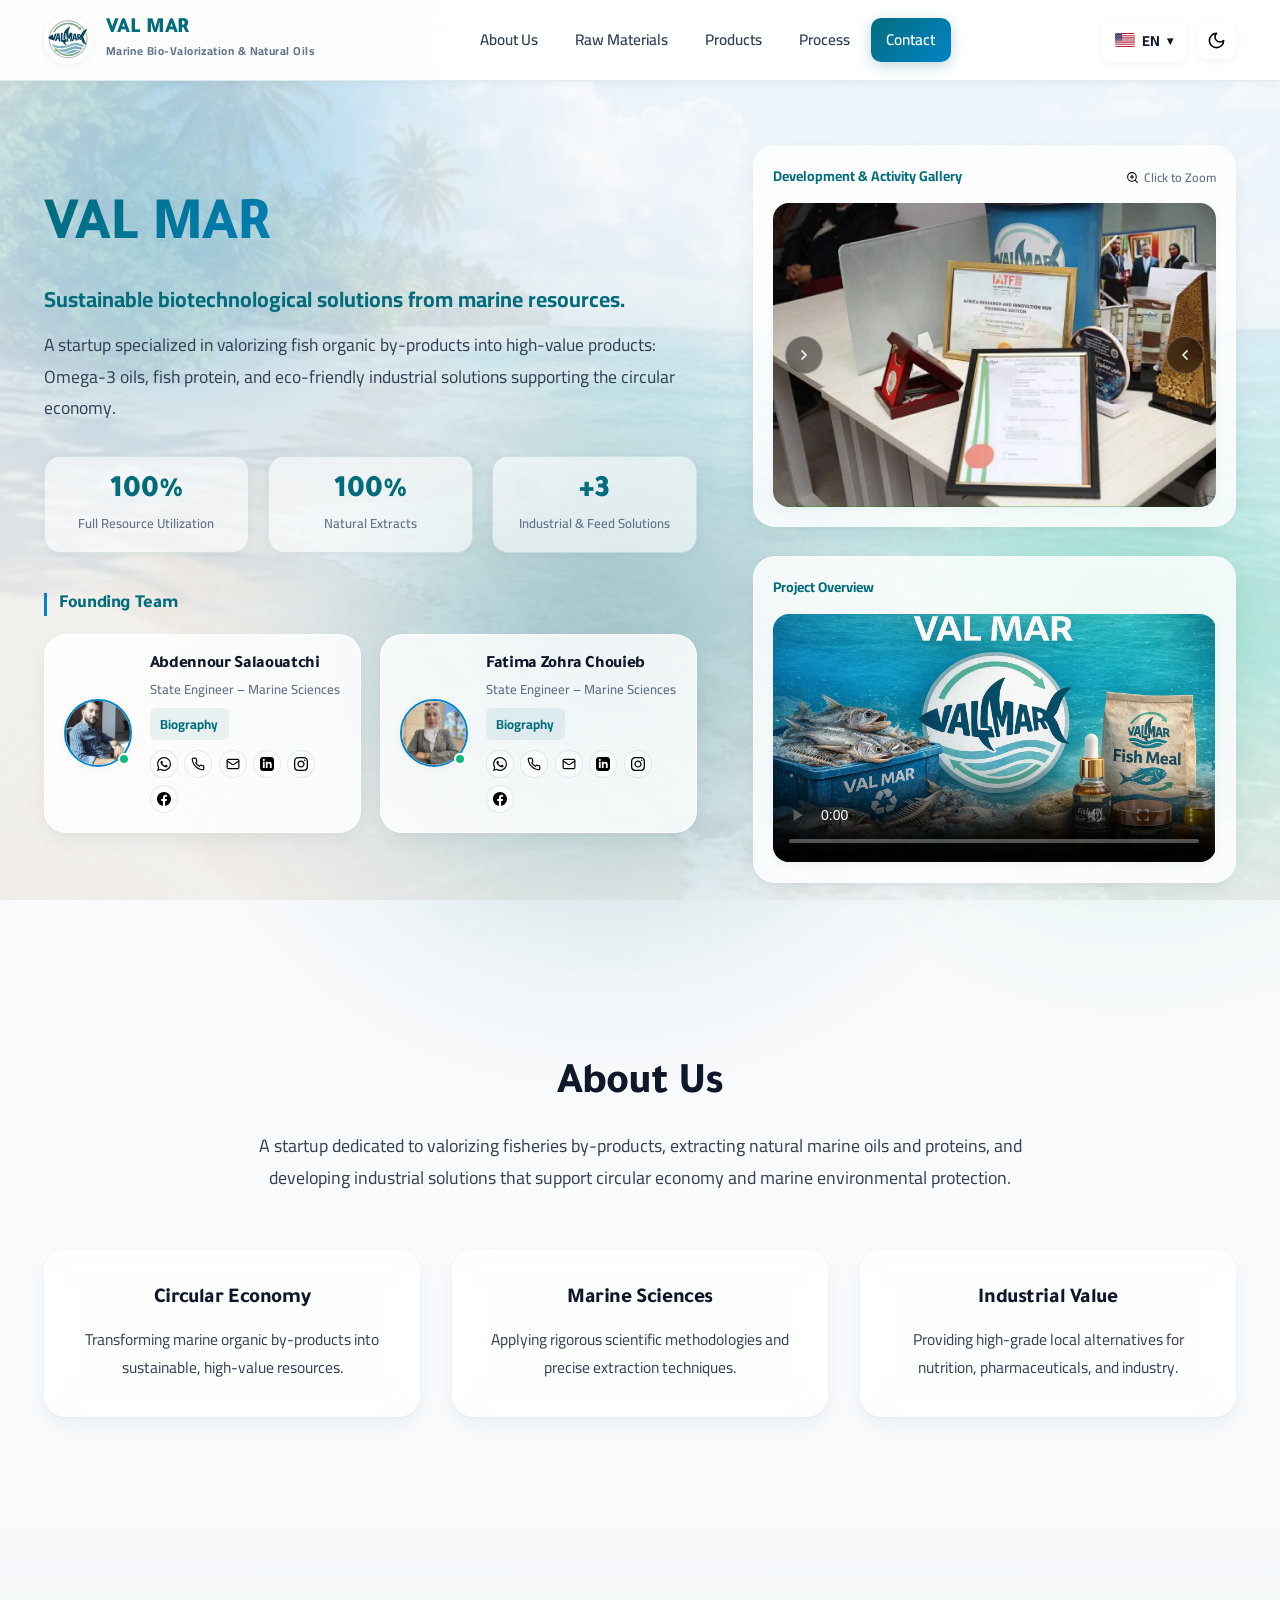
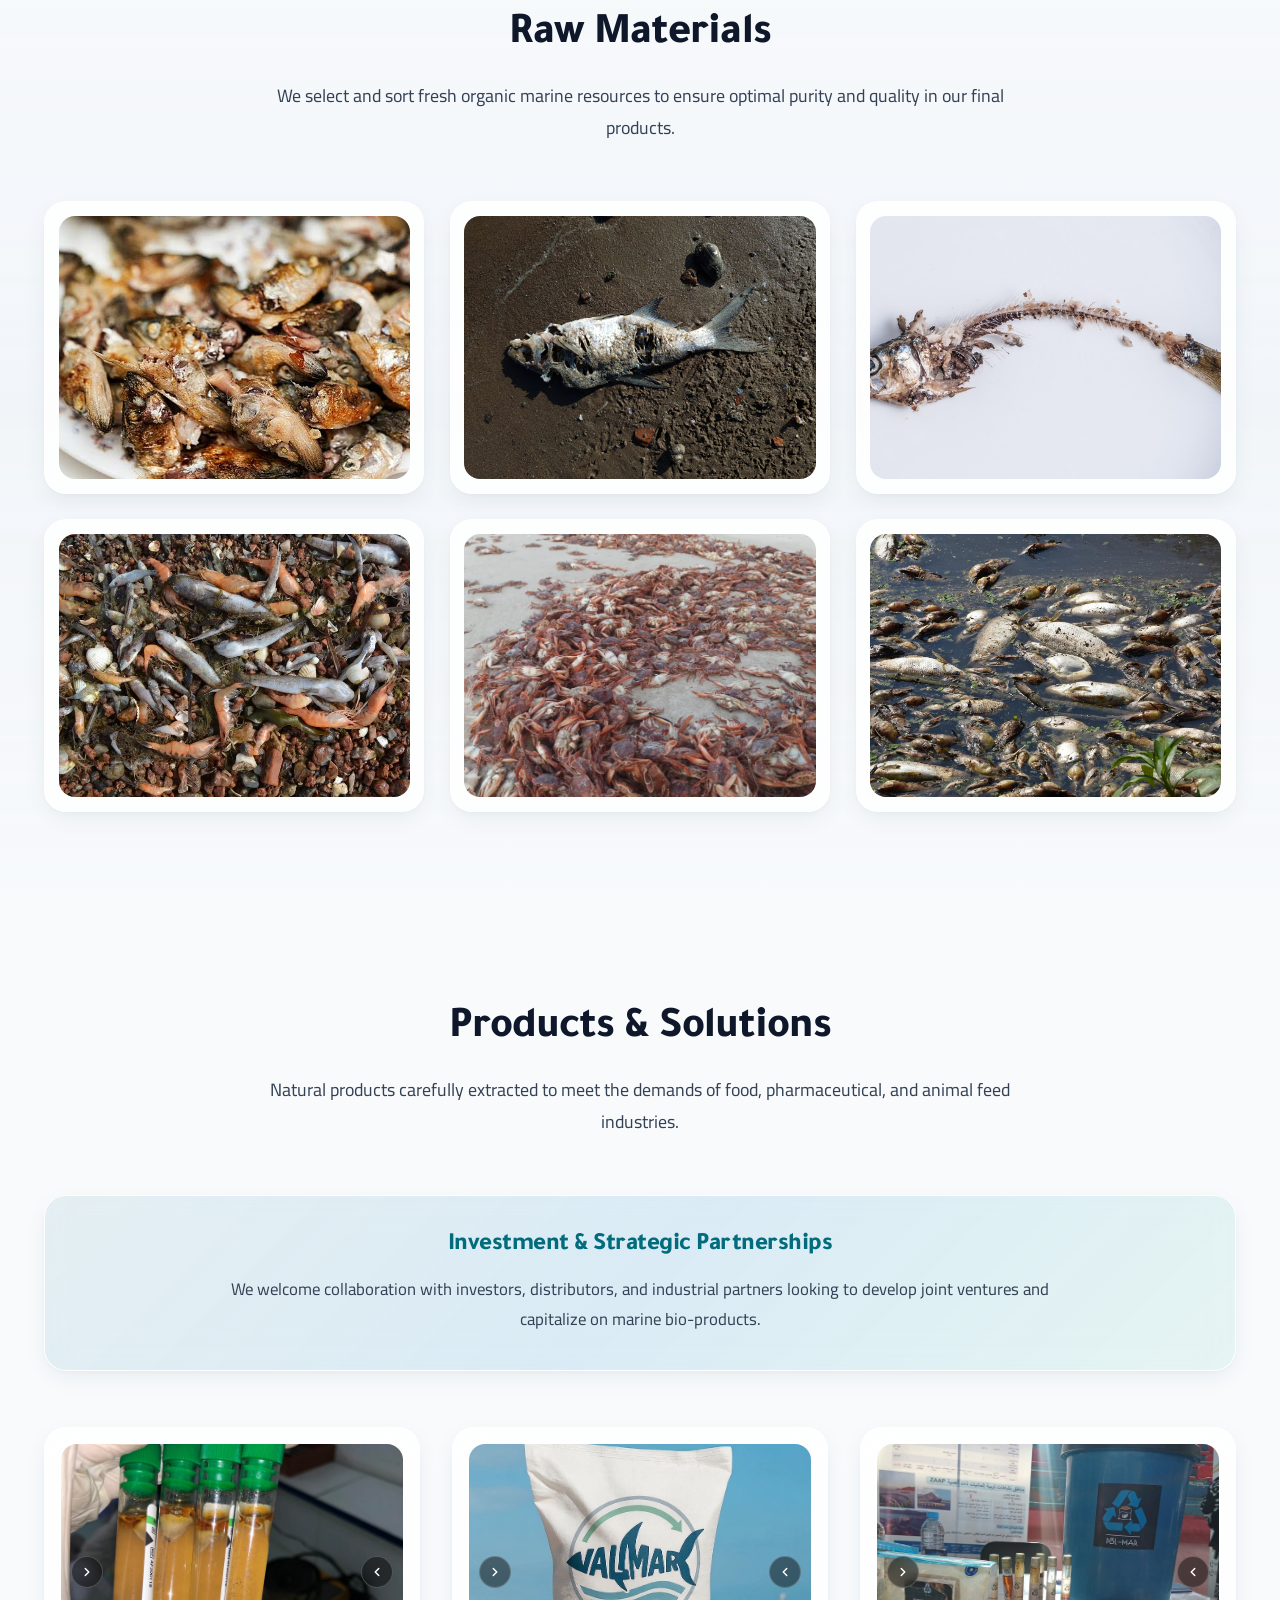
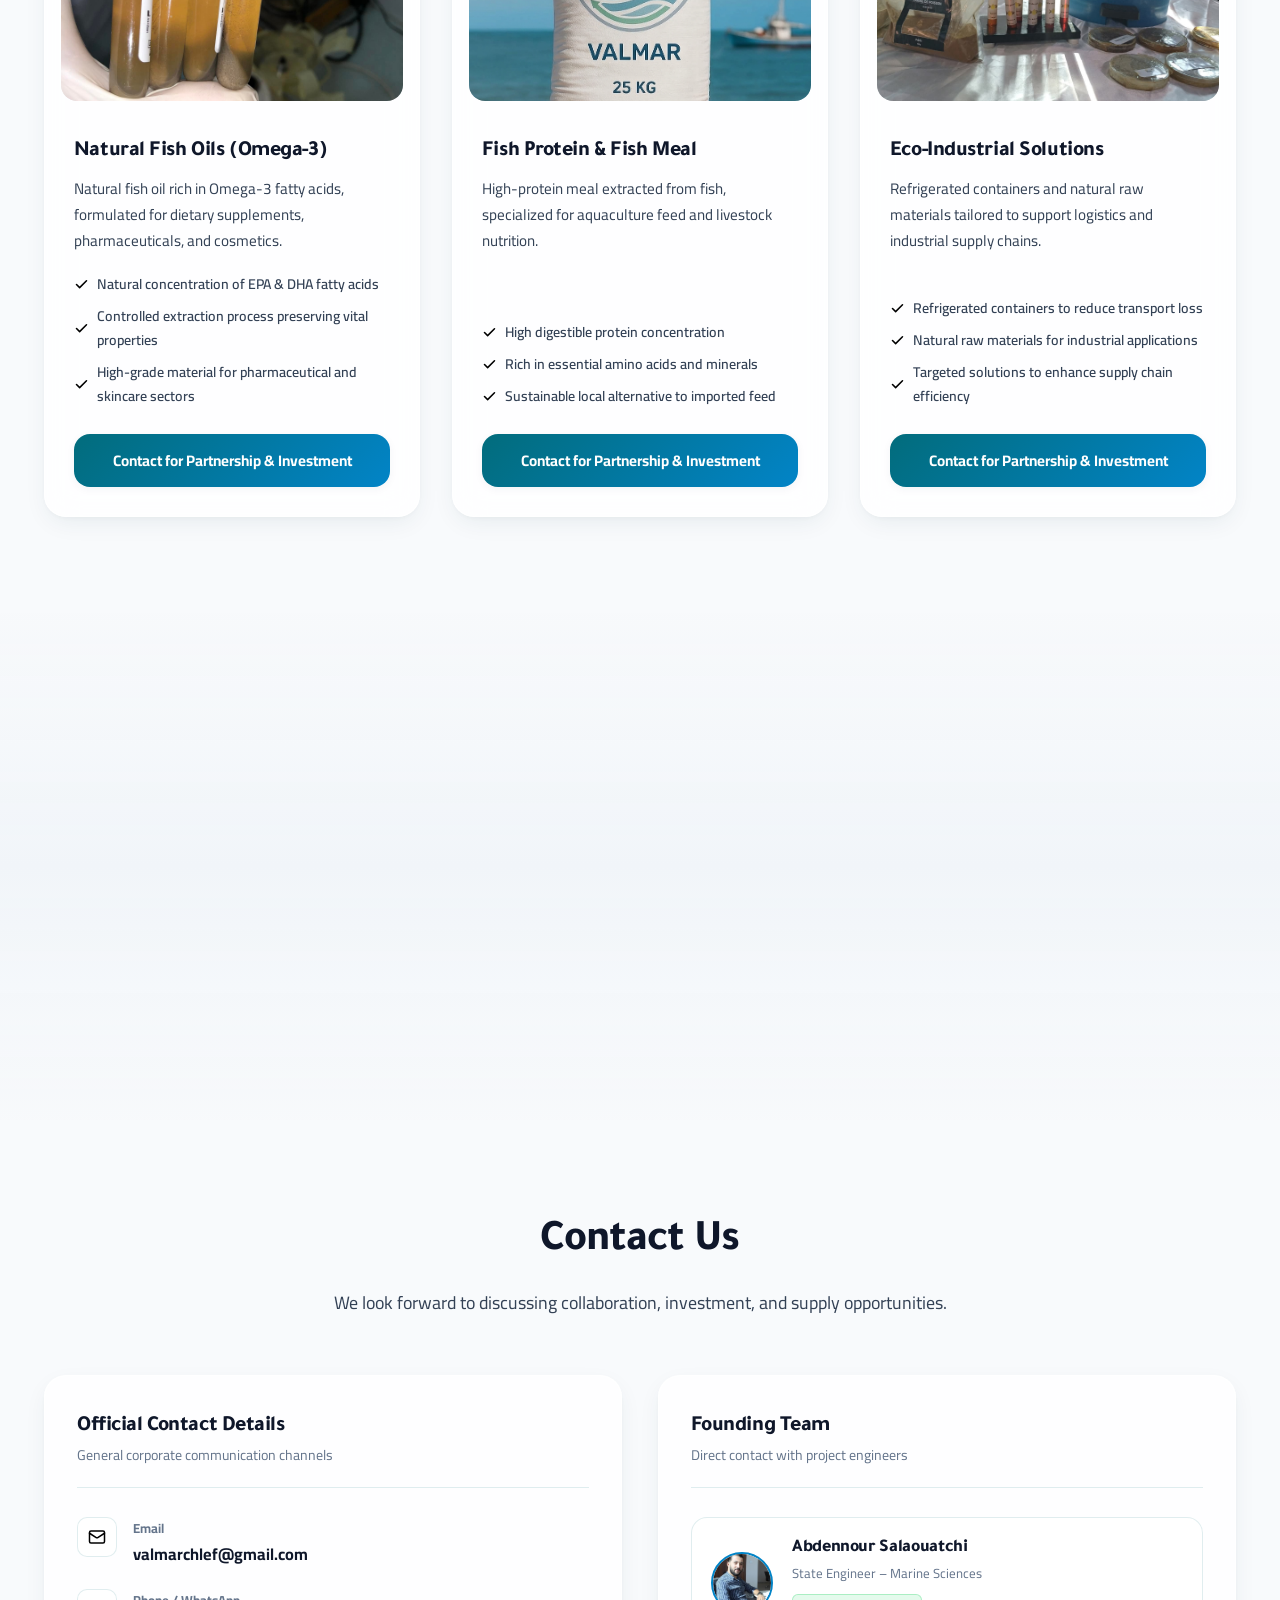
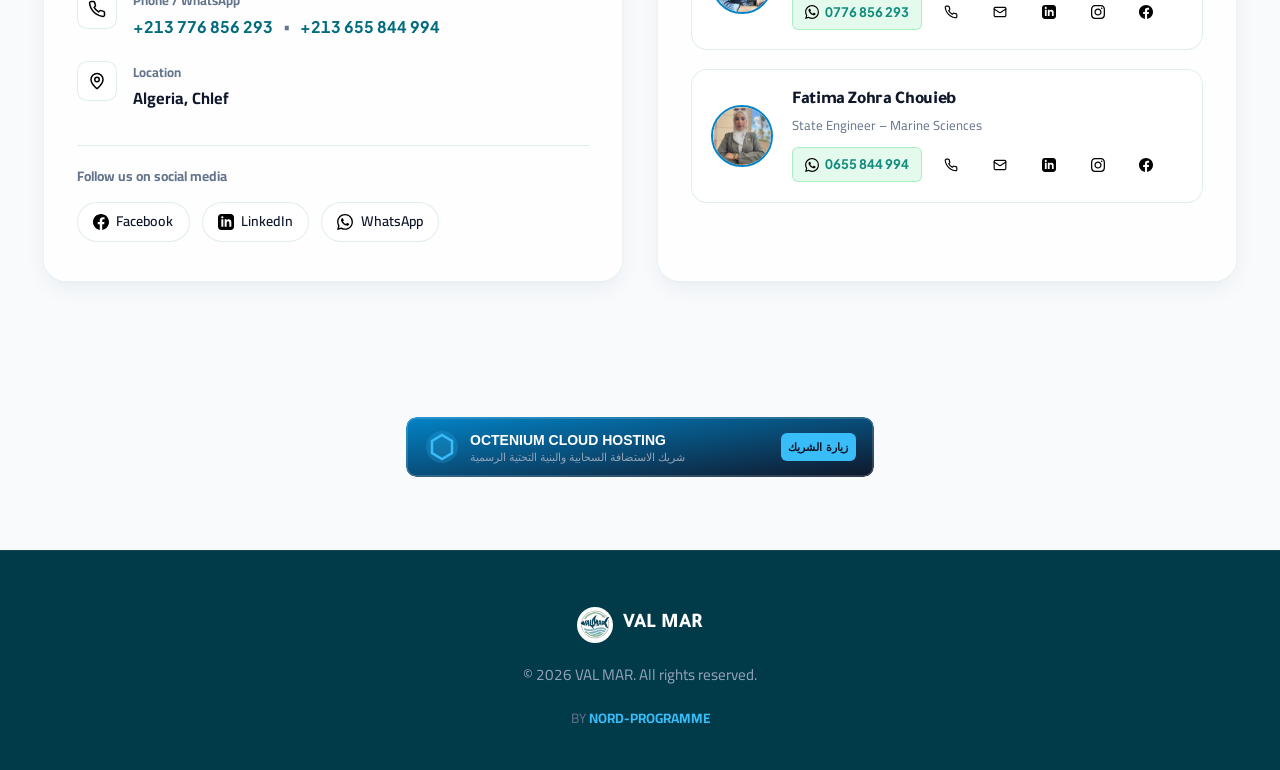
==== commit 1b5f3e02: "Remove subtitle from hero section Removed subtitle from hero section in index.html." ====
--- a/index.html
+++ b/index.html
@@ -197,7 +197,6 @@
                 <div class="hero-content" data-reveal>
                     <h1 class="hero-title">
                         <span class="hero-title-accent" data-i18n="hero-title">VAL MAR</span>
-                        <span class="hero-title-sub" data-i18n="hero-title-sub">تثمين الموارد البحرية والزيوت الطبيعية</span>
                     </h1>
 
                     <p class="hero-tagline" data-i18n="hero-desc">حلول بيوتكنولوجية مستدامة من الموارد البحرية.</p>
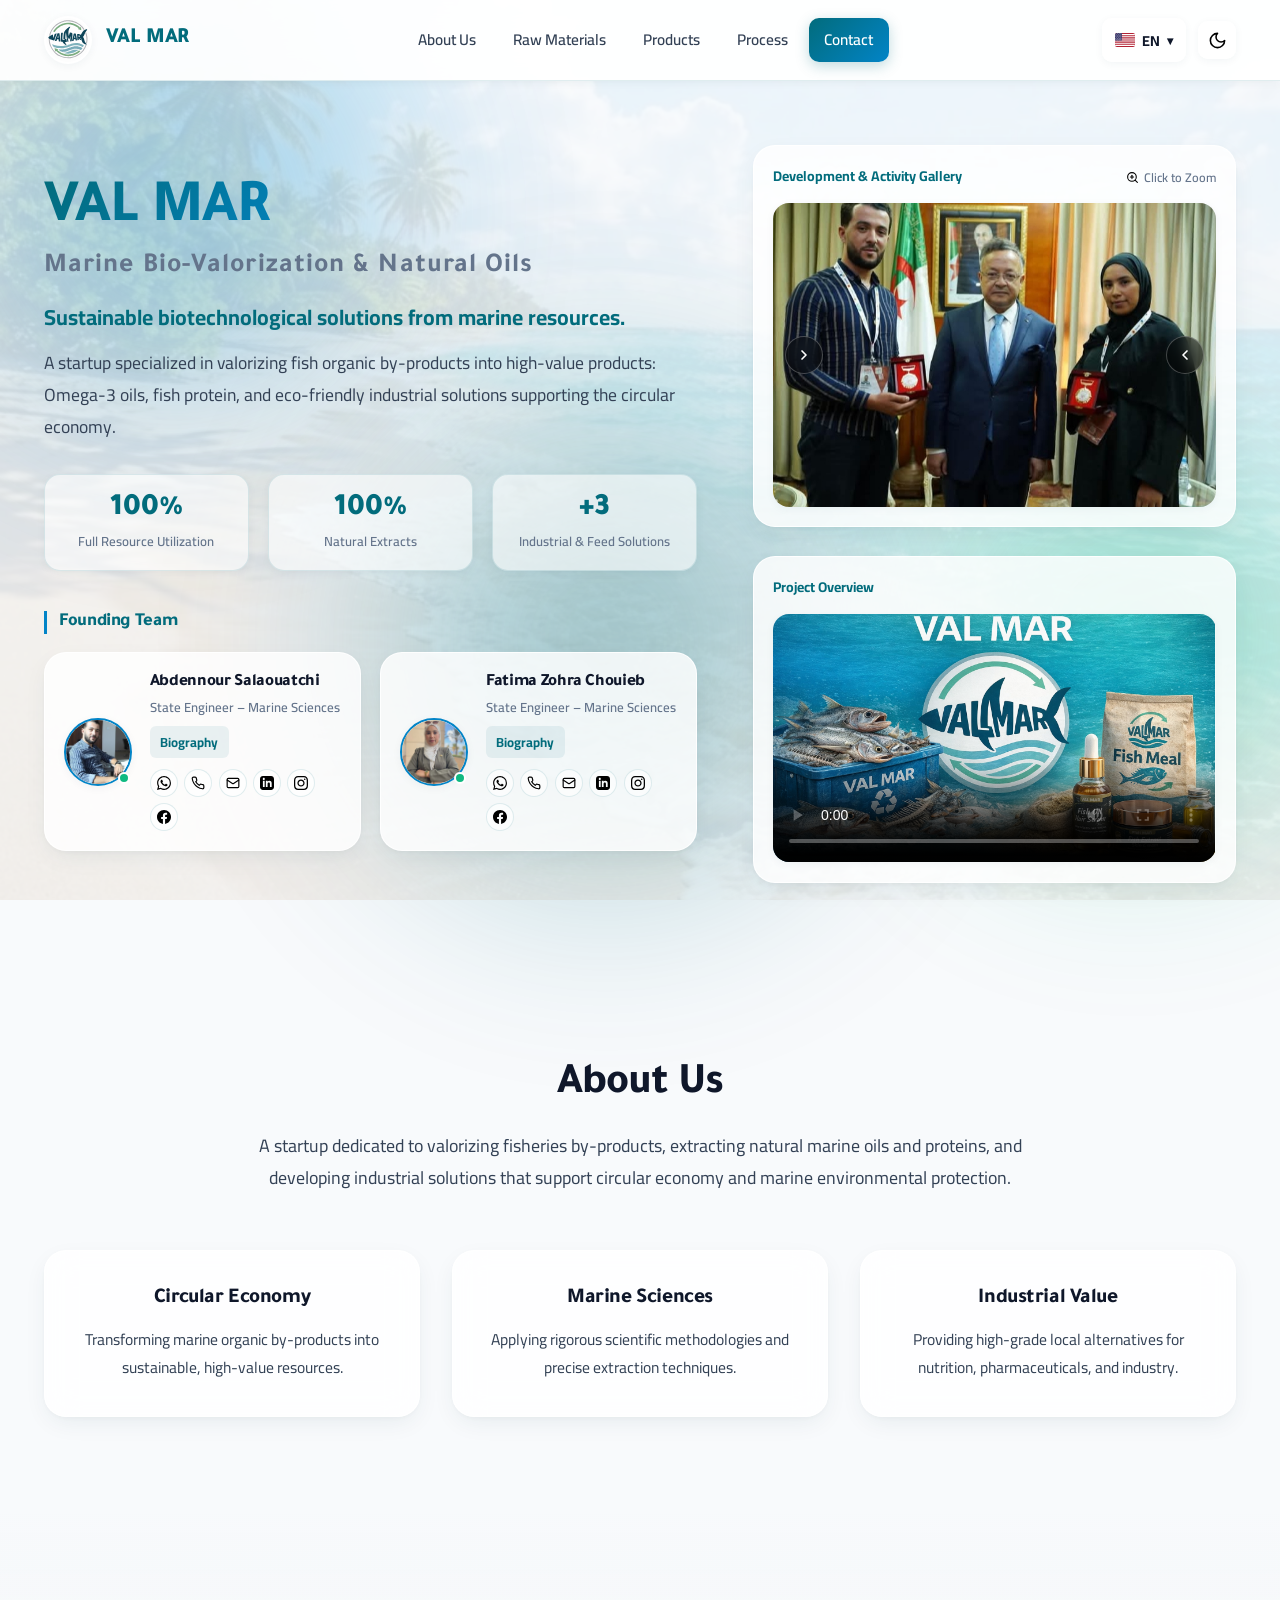
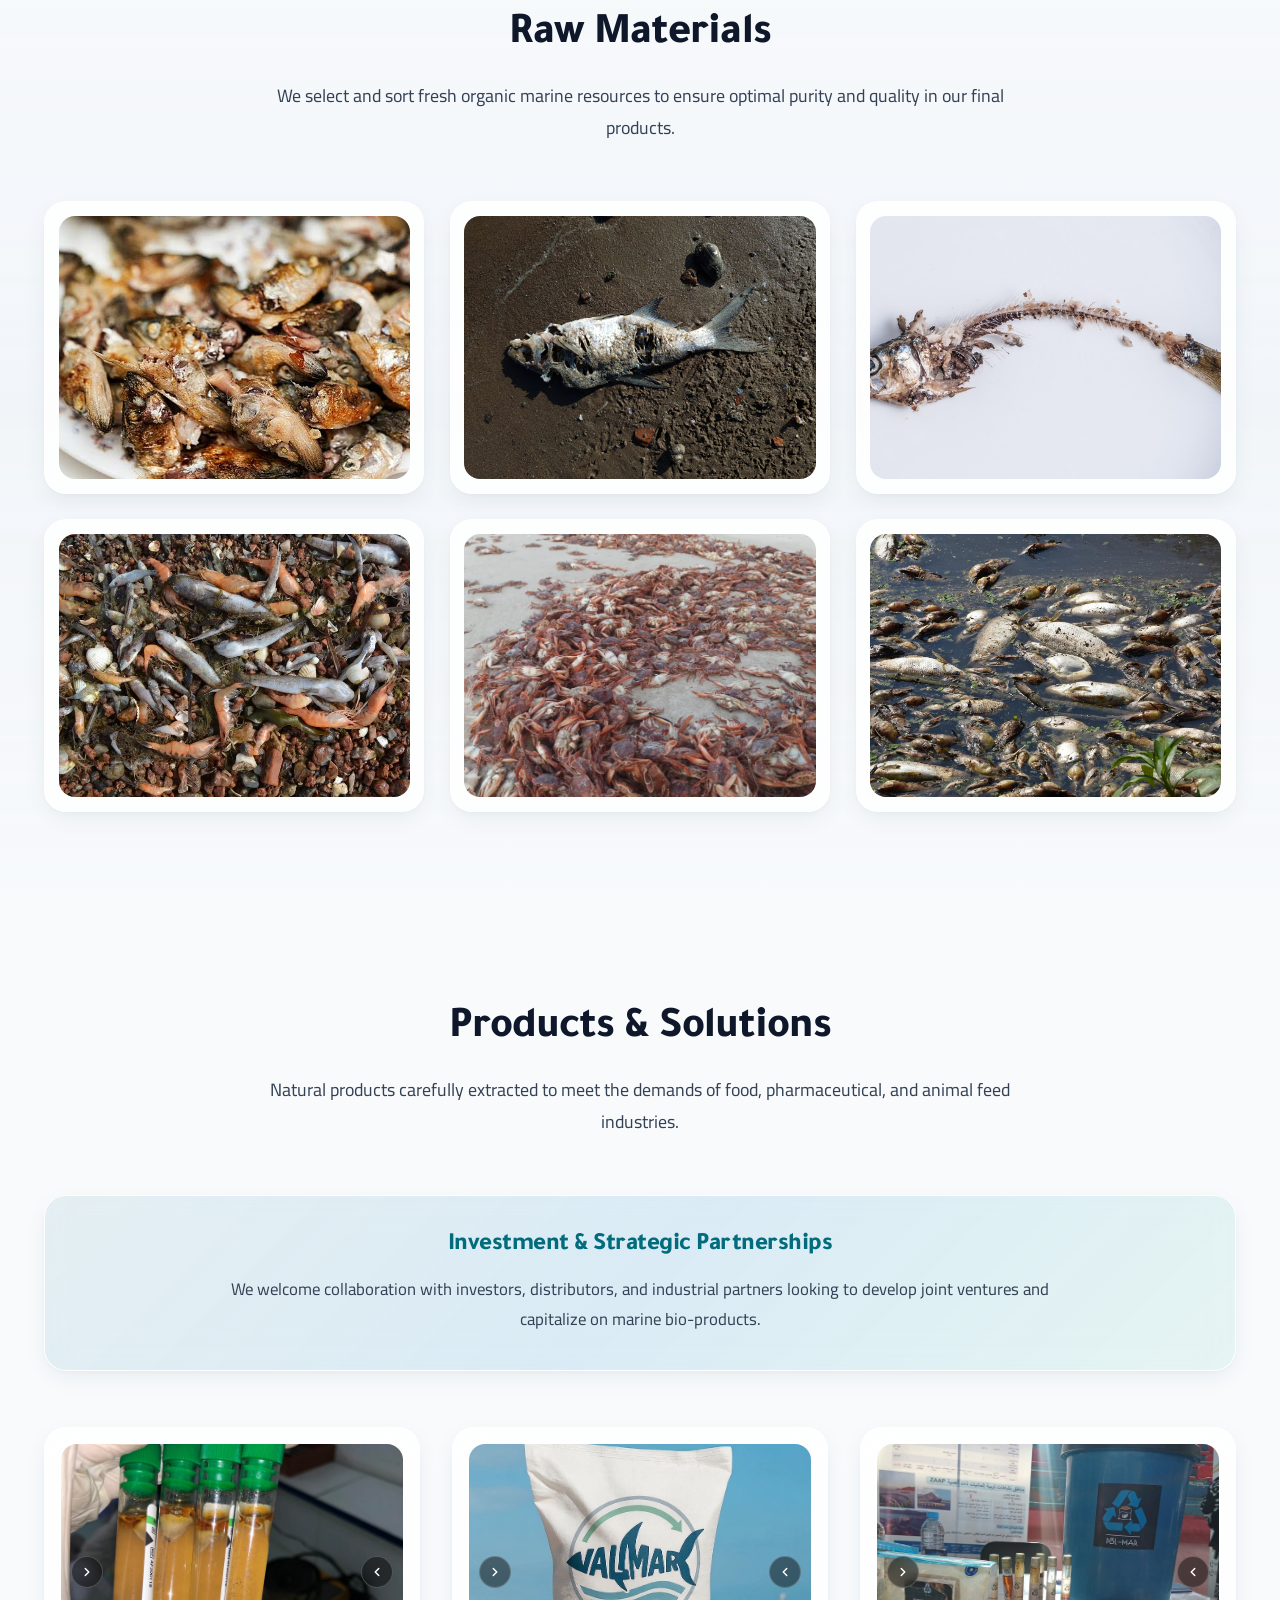
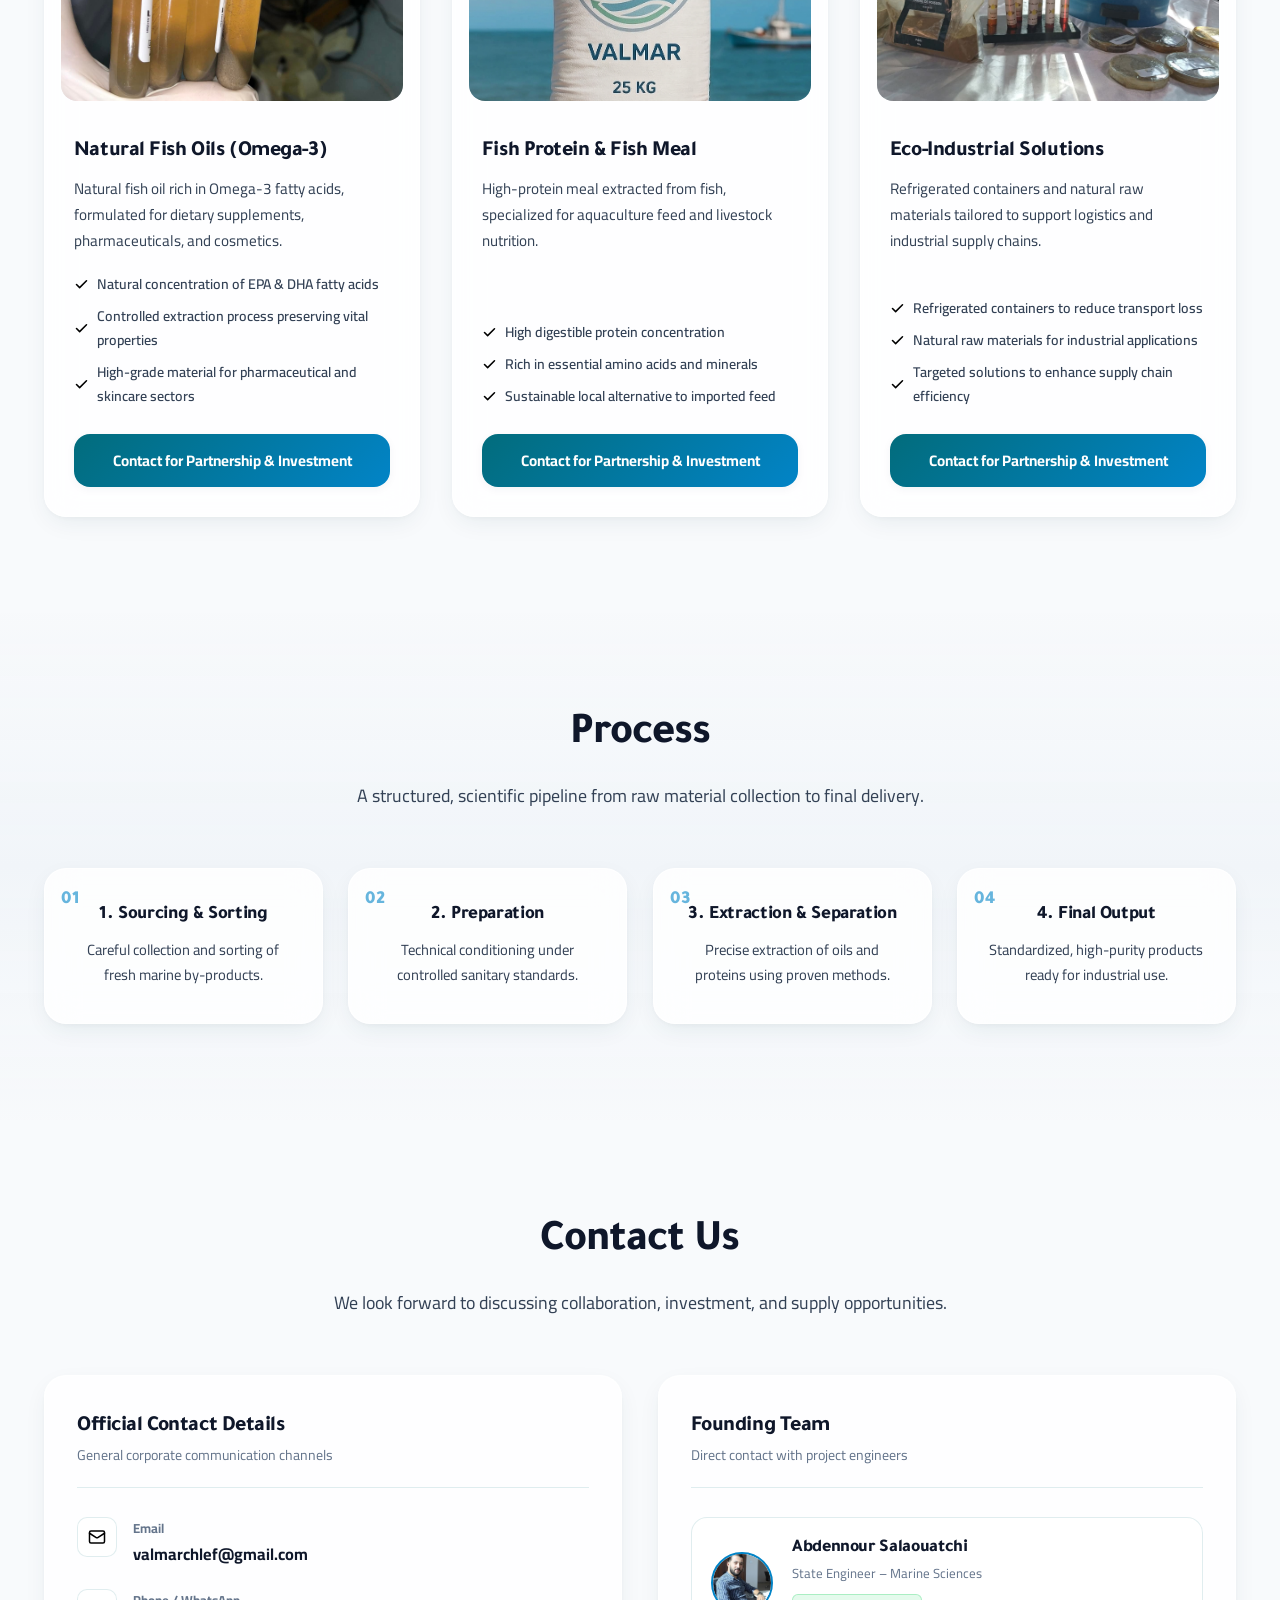
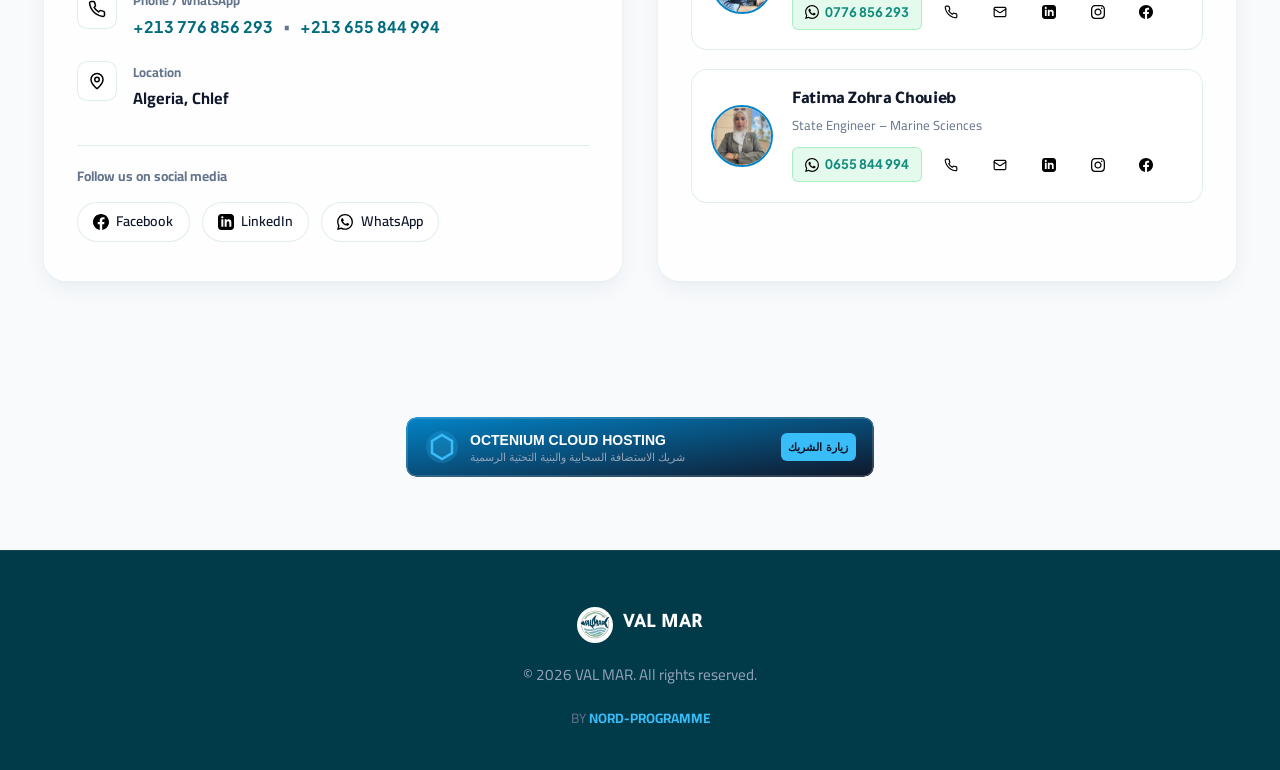
==== commit 988a858c: "Update branding elements in index.html Removed the brand tag from the logo section and added the bra" ====
--- a/index.html
+++ b/index.html
@@ -143,7 +143,7 @@
                     <img src="./logo.svg" alt="VAL MAR Logo" class="brand-logo-img" width="50" height="50">
                     <span class="brand-text-wrapper">
                         <span class="brand-name">VAL MAR</span>
-                        <span class="brand-tag" data-i18n="brand-sub">تثمين الموارد البحرية والزيوت الطبيعية</span>
+                        
                     </span>
                 </a>
             </div>
@@ -197,6 +197,7 @@
                 <div class="hero-content" data-reveal>
                     <h1 class="hero-title">
                         <span class="hero-title-accent" data-i18n="hero-title">VAL MAR</span>
+                        <span class="hero-title-sub" data-i18n="hero-title-sub">تثمين الموارد البحرية والزيوت الطبيعية</span>
                     </h1>
 
                     <p class="hero-tagline" data-i18n="hero-desc">حلول بيوتكنولوجية مستدامة من الموارد البحرية.</p>
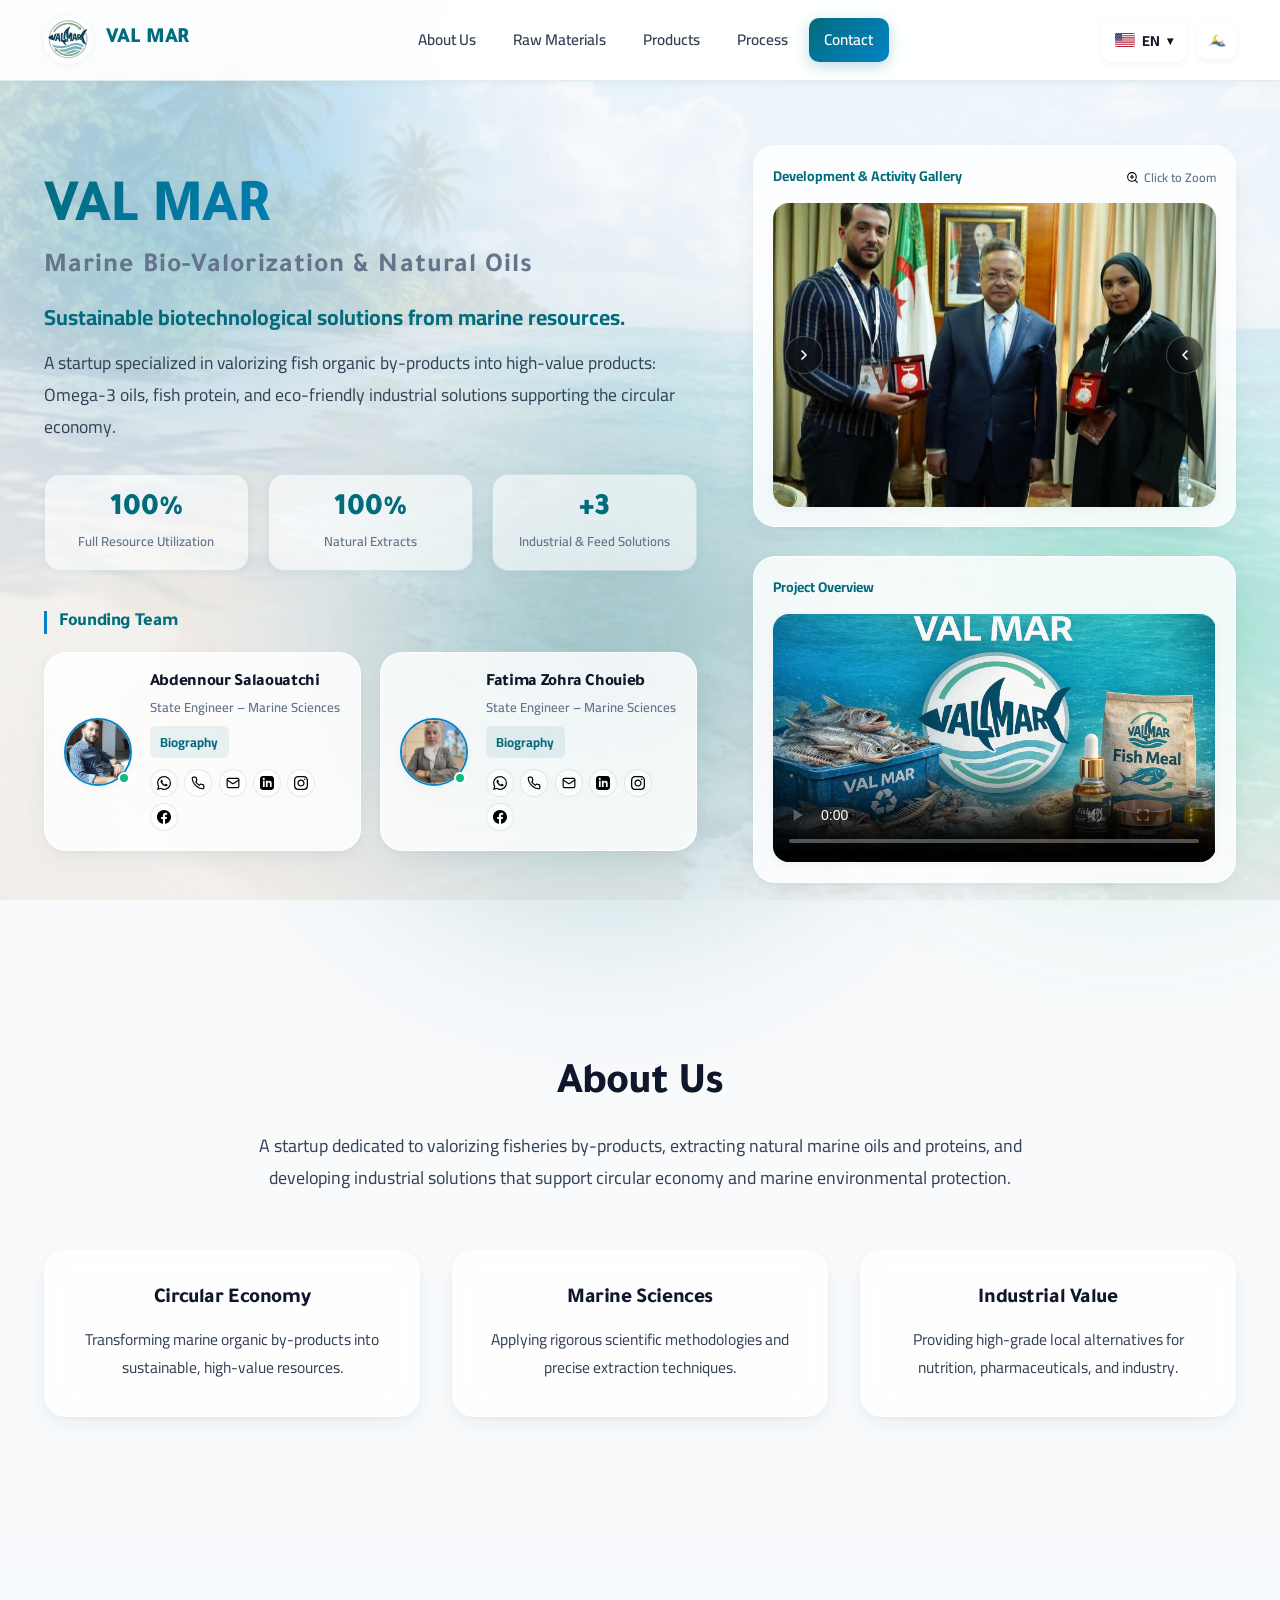
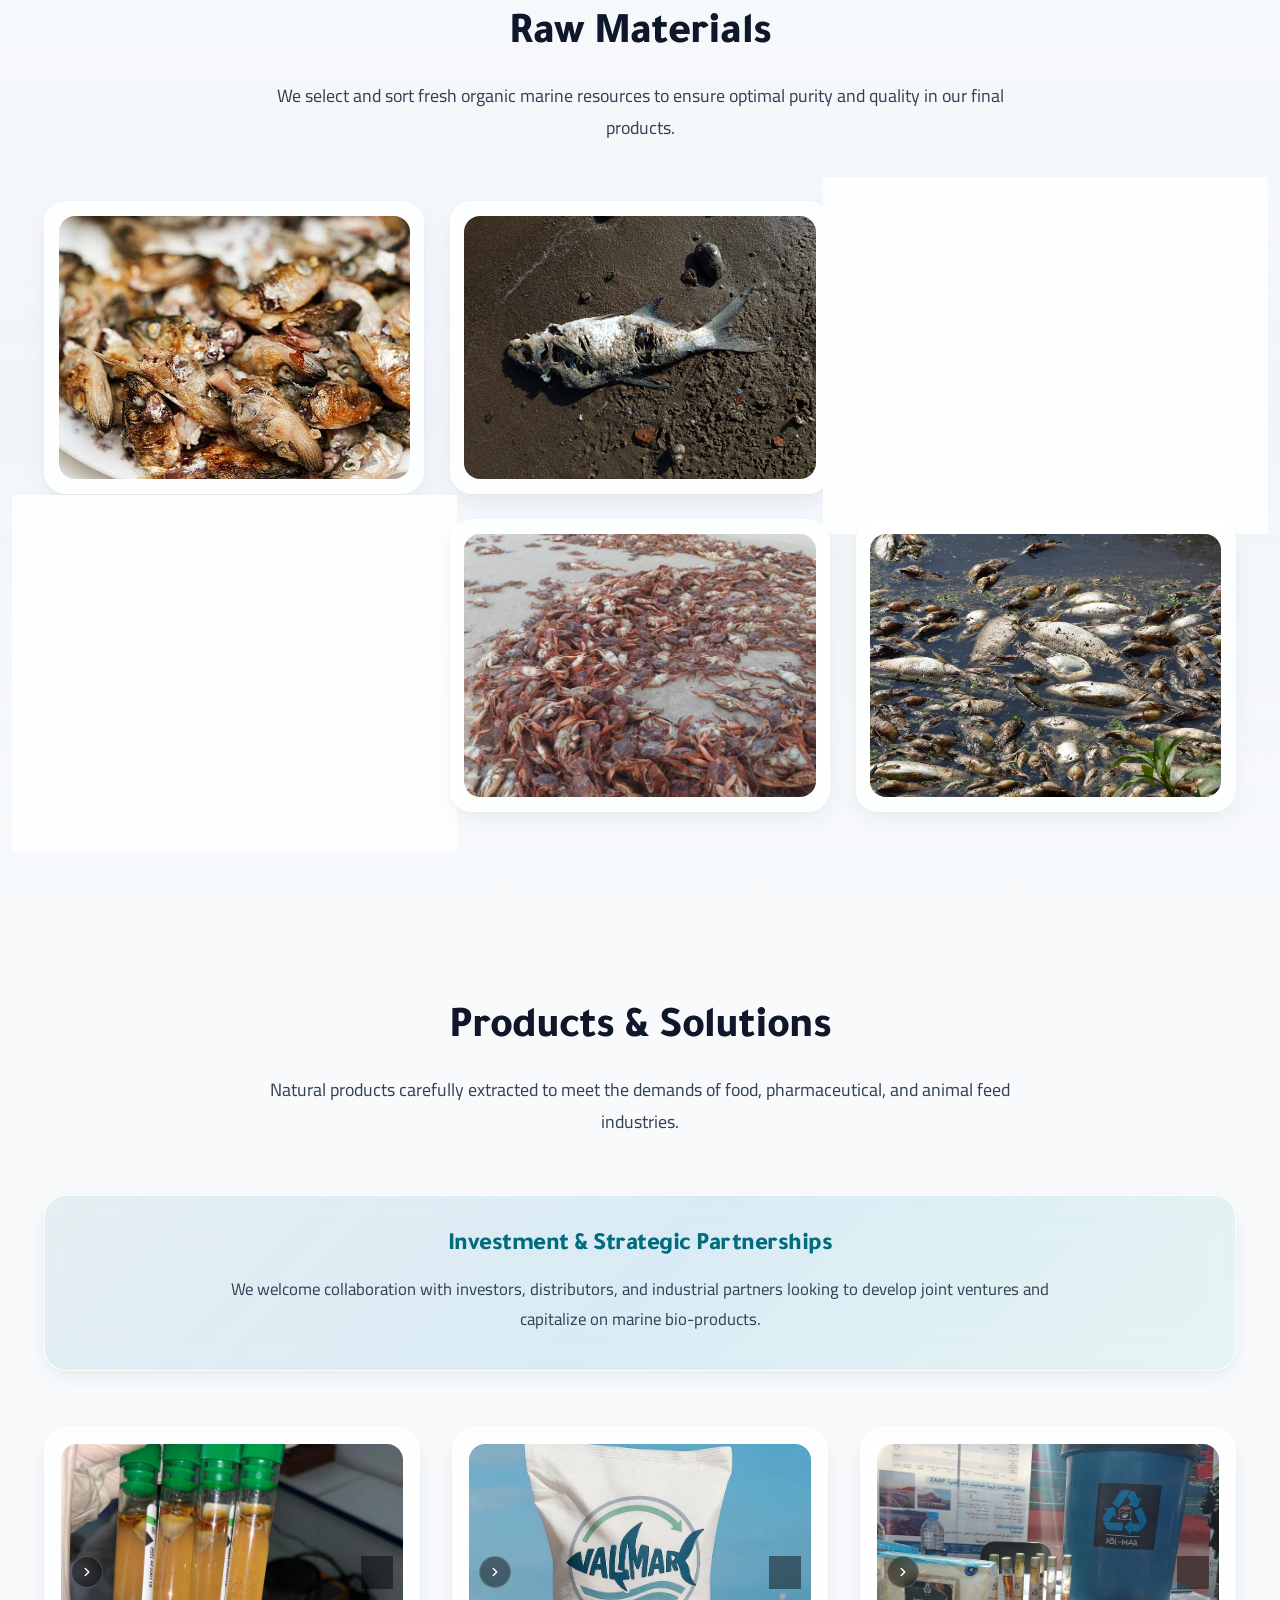
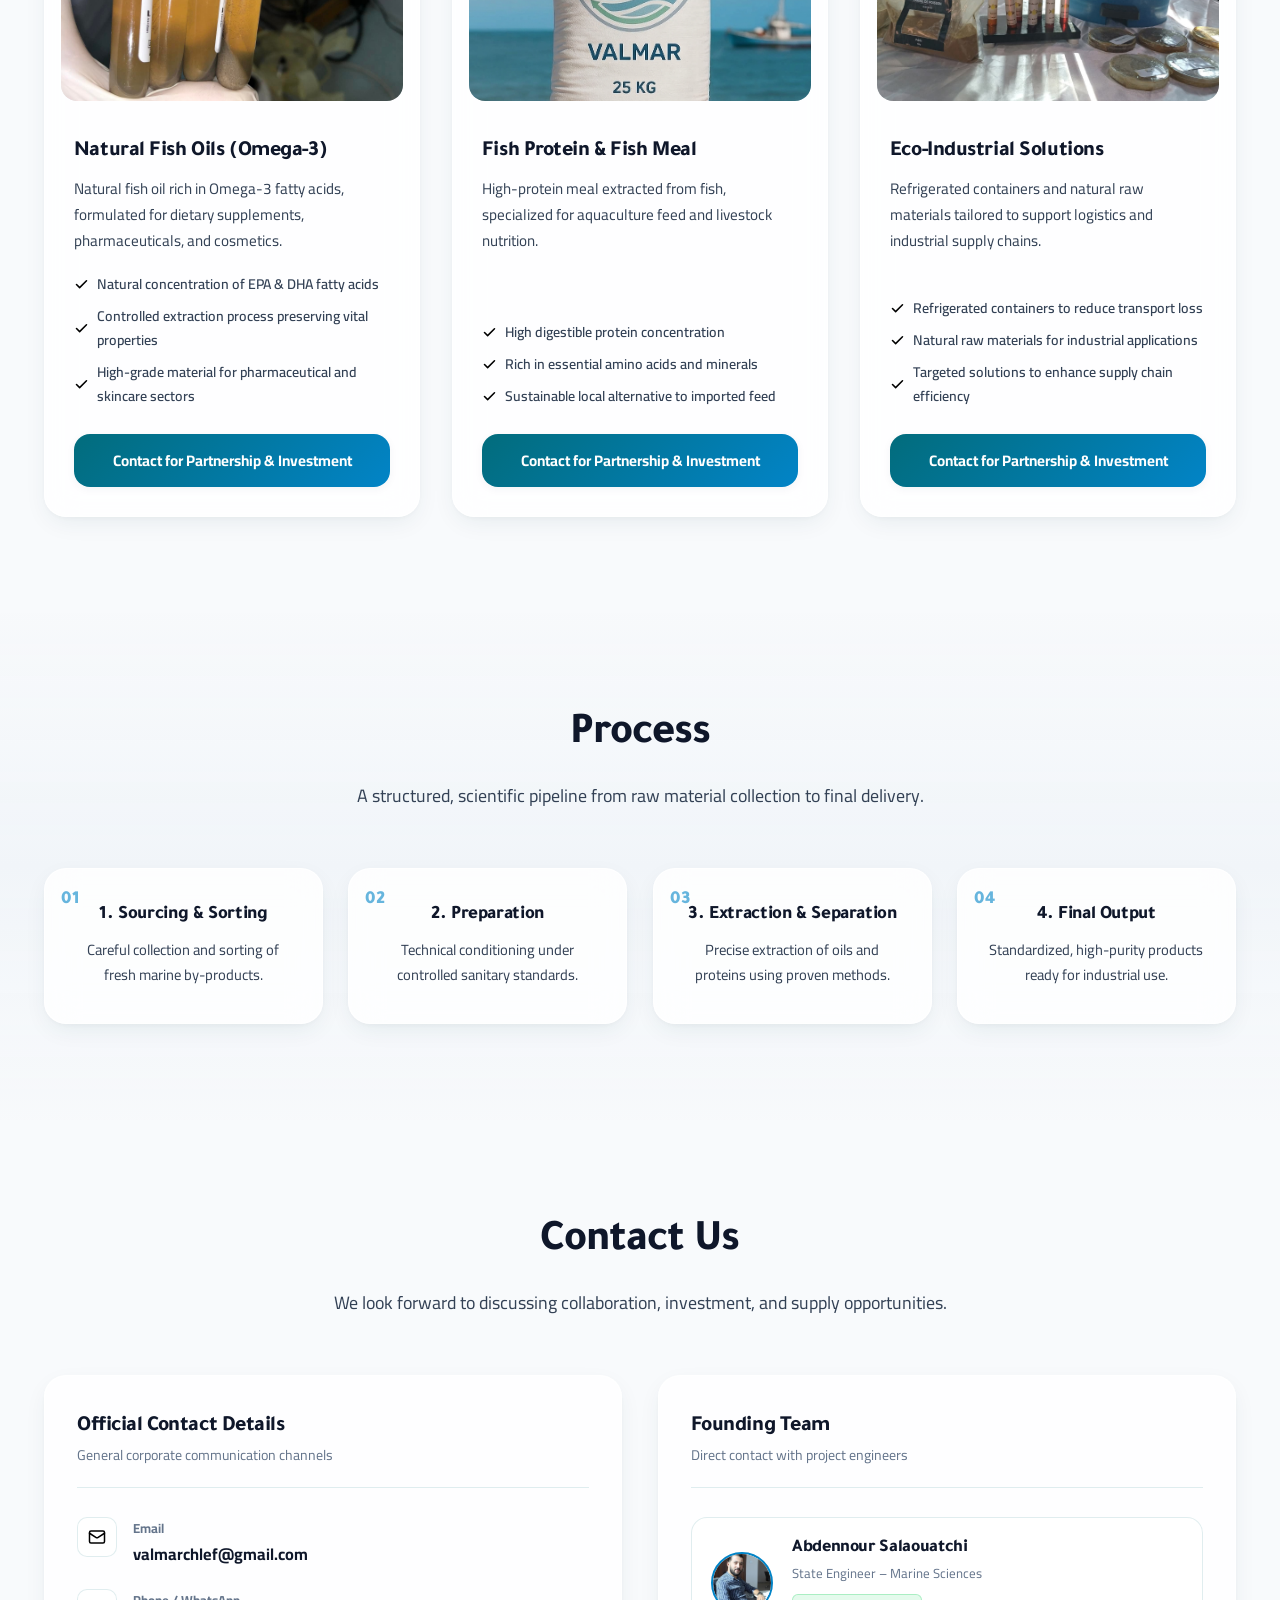
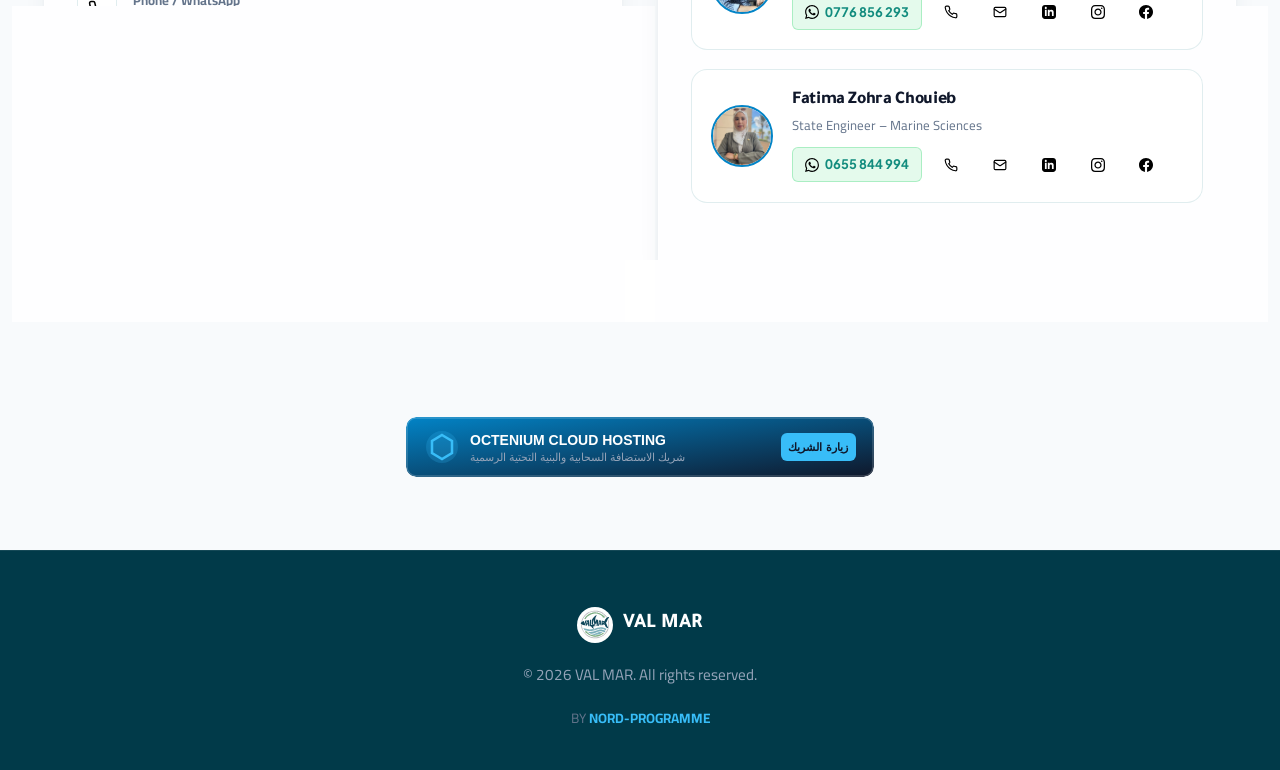
==== commit e9008b88: "Update theme toggle icons from SVG to PNG" ====
--- a/index.html
+++ b/index.html
@@ -175,8 +175,8 @@
 
                 <!-- Theme Toggle Button -->
                 <button id="theme-toggle" class="theme-toggle-btn" aria-label="تبديل وضع السمة" title="تبديل الوضع الداكن/الفاتح">
-                    <img src="./assets/icons/moon.svg" class="theme-icon theme-icon-moon" alt="Dark Mode">
-                    <img src="./assets/icons/sun.svg" class="theme-icon theme-icon-sun" alt="Light Mode">
+                    <img src="./assets/icons/moon.png" class="theme-icon theme-icon-moon" alt="Dark Mode">
+                    <img src="./assets/icons/sun.png" class="theme-icon theme-icon-sun" alt="Light Mode">
                 </button>
 
                 <!-- Mobile Hamburger Toggle -->
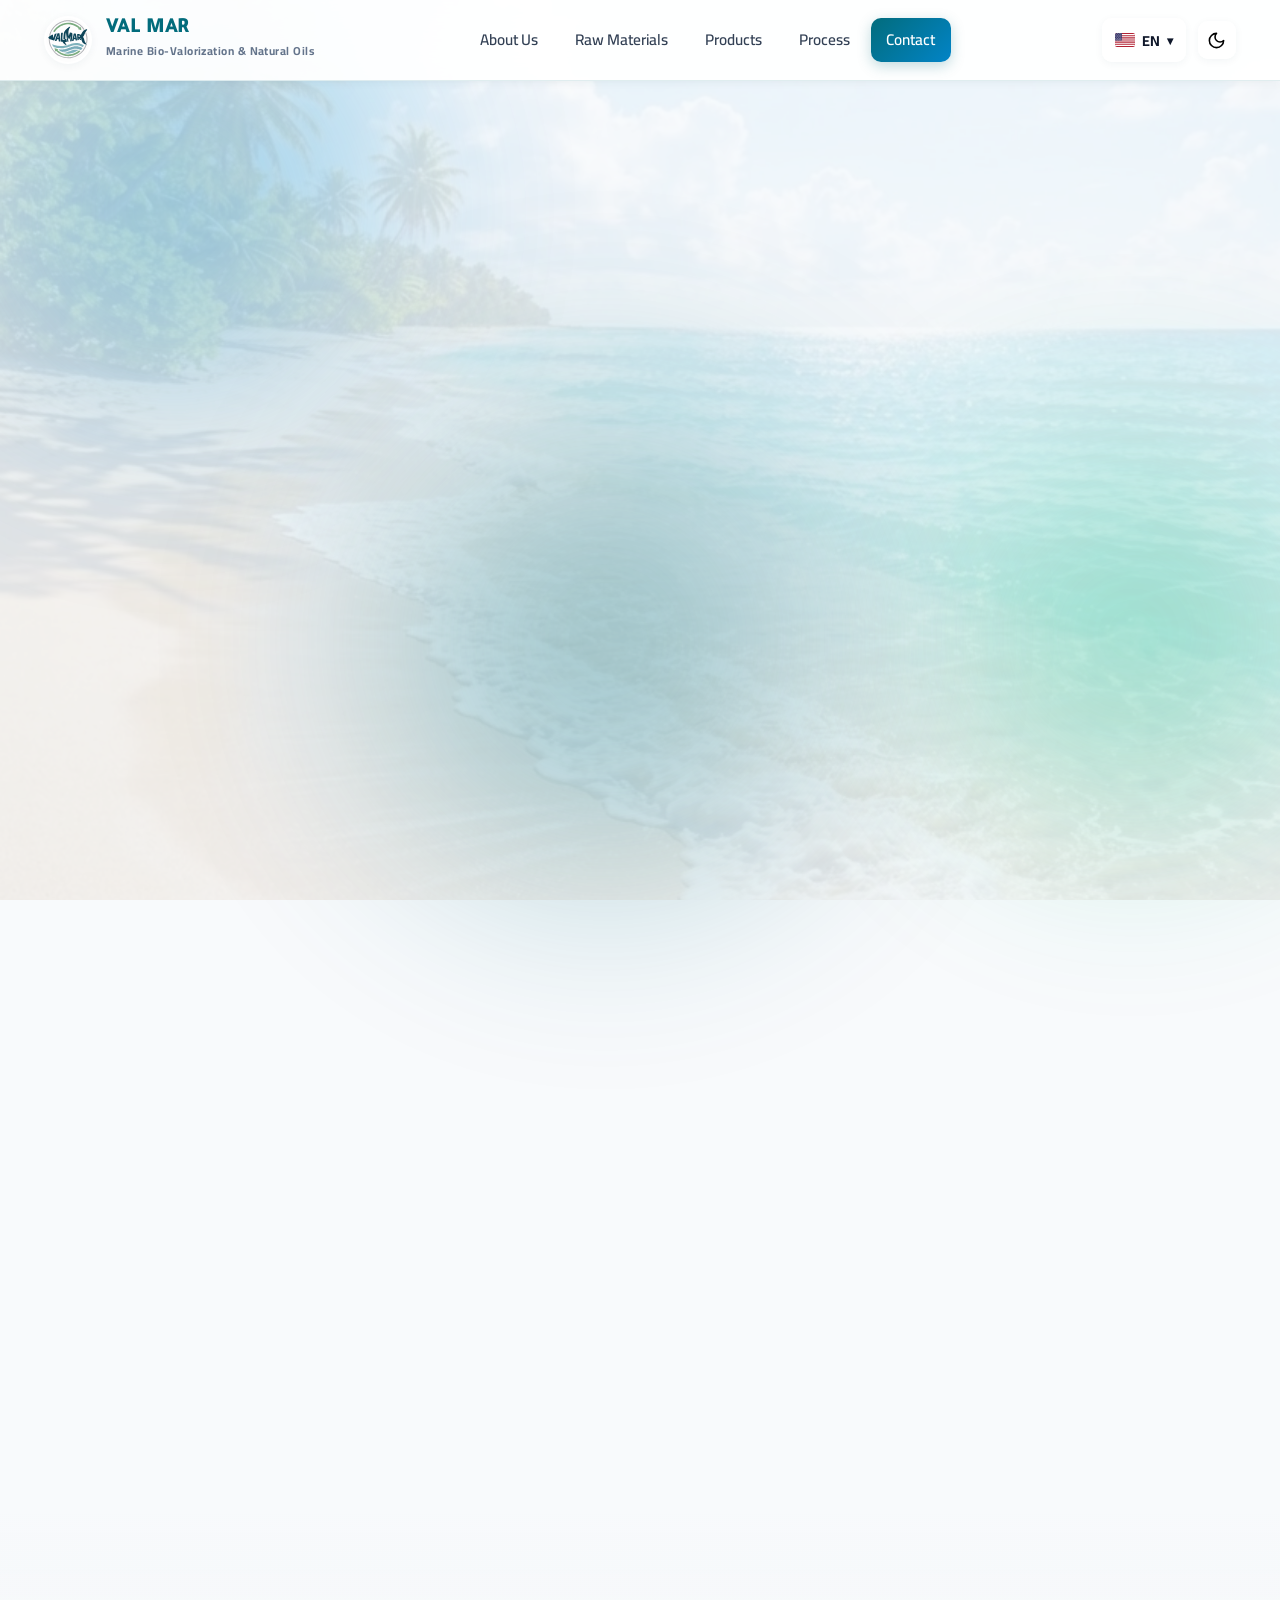
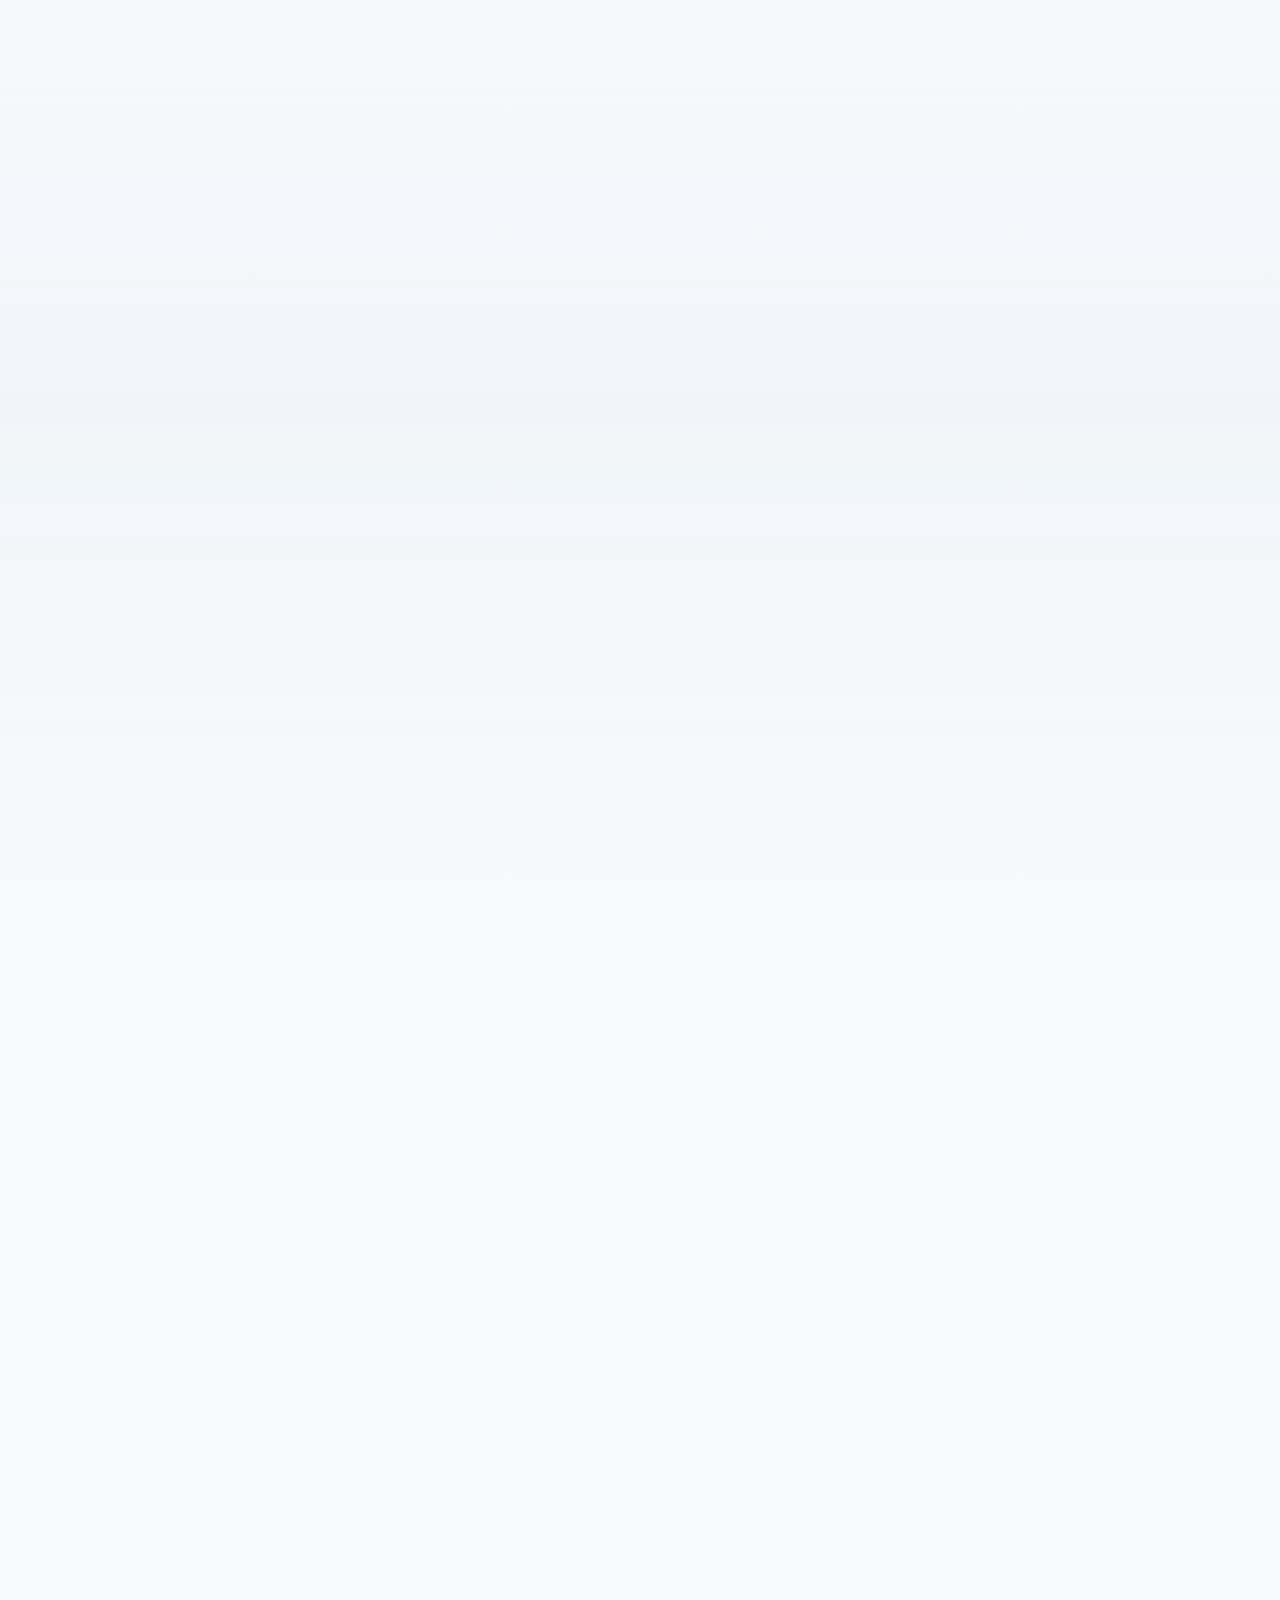
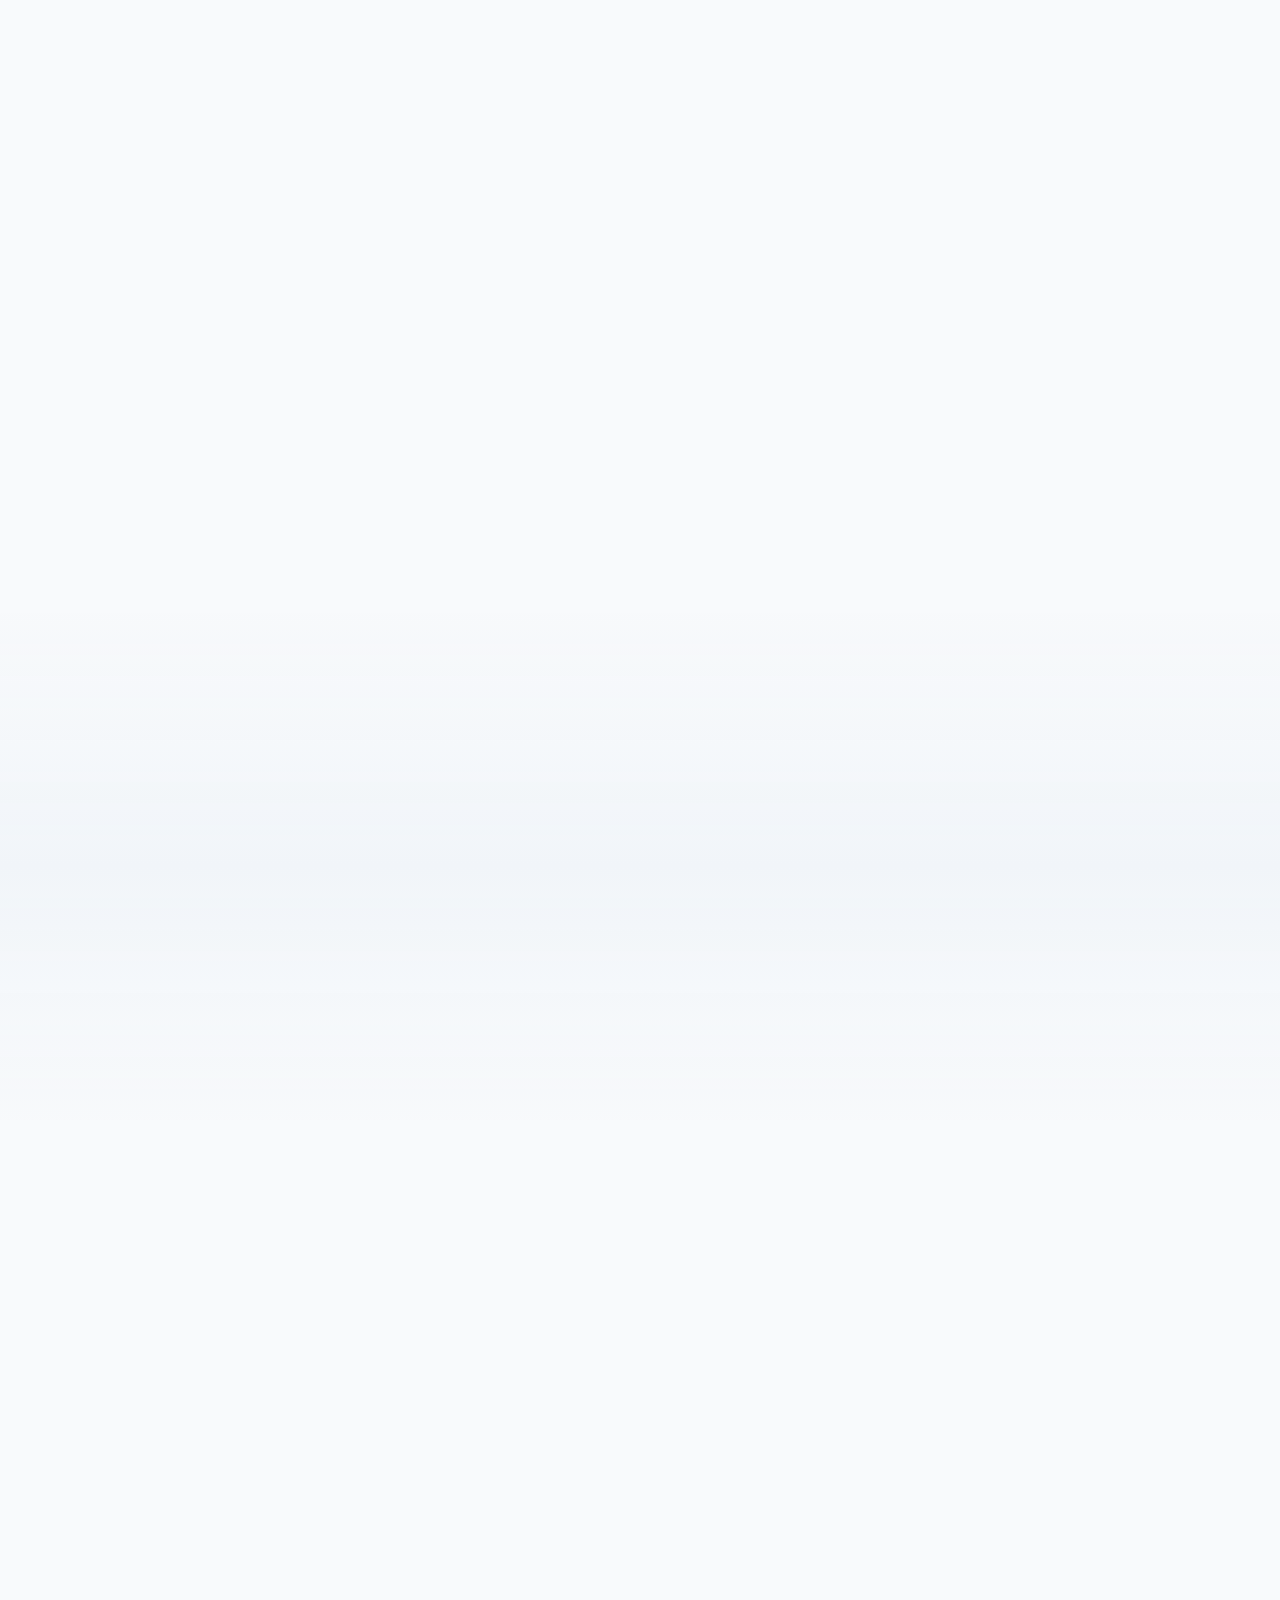
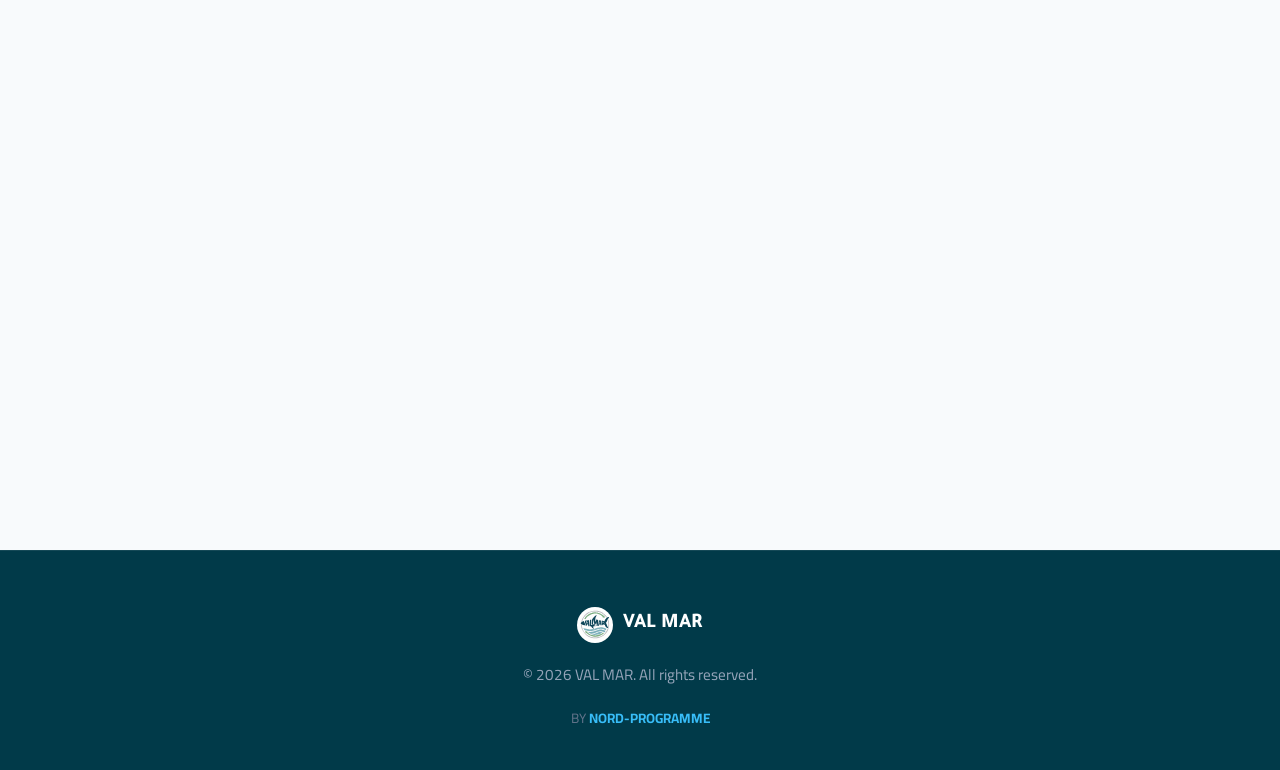
==== commit 6d4ca6f0: "Add files via upload" ====
--- a/index.html
+++ b/index.html
@@ -5,9 +5,7 @@
     <meta name="viewport" content="width=device-width, initial-scale=1.0">
 
     <!-- ===== SECURITY META HEADERS ===== -->
-    <meta http-equiv="Content-Security-Policy" content="default-src 'self'; script-src 'self' 'unsafe-inline'; style-src 'self' 'unsafe-inline'; font-src 'self'; img-src 'self' data: https://valmar.crabdance.com; media-src 'self'; object-src 'none'; base-uri 'self'; form-action 'self'; connect-src 'self';">
-    <meta http-equiv="X-Content-Type-Options" content="nosniff">
-    <meta http-equiv="X-Frame-Options" content="SAMEORIGIN">
+    <meta http-equiv="Content-Security-Policy" content="default-src 'self'; script-src 'self'; style-src 'self'; font-src 'self'; img-src 'self' data: https://valmar.crabdance.com; media-src 'self'; object-src 'none'; base-uri 'self'; form-action 'self'; connect-src 'self';">
     <meta http-equiv="Referrer-Policy" content="strict-origin-when-cross-origin">
     <meta http-equiv="Permissions-Policy" content="camera=(), microphone=(), geolocation=(), payment=()">
 
@@ -143,7 +141,7 @@
                     <img src="./logo.svg" alt="VAL MAR Logo" class="brand-logo-img" width="50" height="50">
                     <span class="brand-text-wrapper">
                         <span class="brand-name">VAL MAR</span>
-                        
+                        <span class="brand-tag" data-i18n="brand-sub">تثمين الموارد البحرية والزيوت الطبيعية</span>
                     </span>
                 </a>
             </div>
@@ -175,8 +173,8 @@
 
                 <!-- Theme Toggle Button -->
                 <button id="theme-toggle" class="theme-toggle-btn" aria-label="تبديل وضع السمة" title="تبديل الوضع الداكن/الفاتح">
-                    <img src="./assets/icons/moon.png" class="theme-icon theme-icon-moon" alt="Dark Mode">
-                    <img src="./assets/icons/sun.png" class="theme-icon theme-icon-sun" alt="Light Mode">
+                    <img src="./assets/icons/moon.svg" class="theme-icon theme-icon-moon" alt="Dark Mode">
+                    <img src="./assets/icons/sun.svg" class="theme-icon theme-icon-sun" alt="Light Mode">
                 </button>
 
                 <!-- Mobile Hamburger Toggle -->
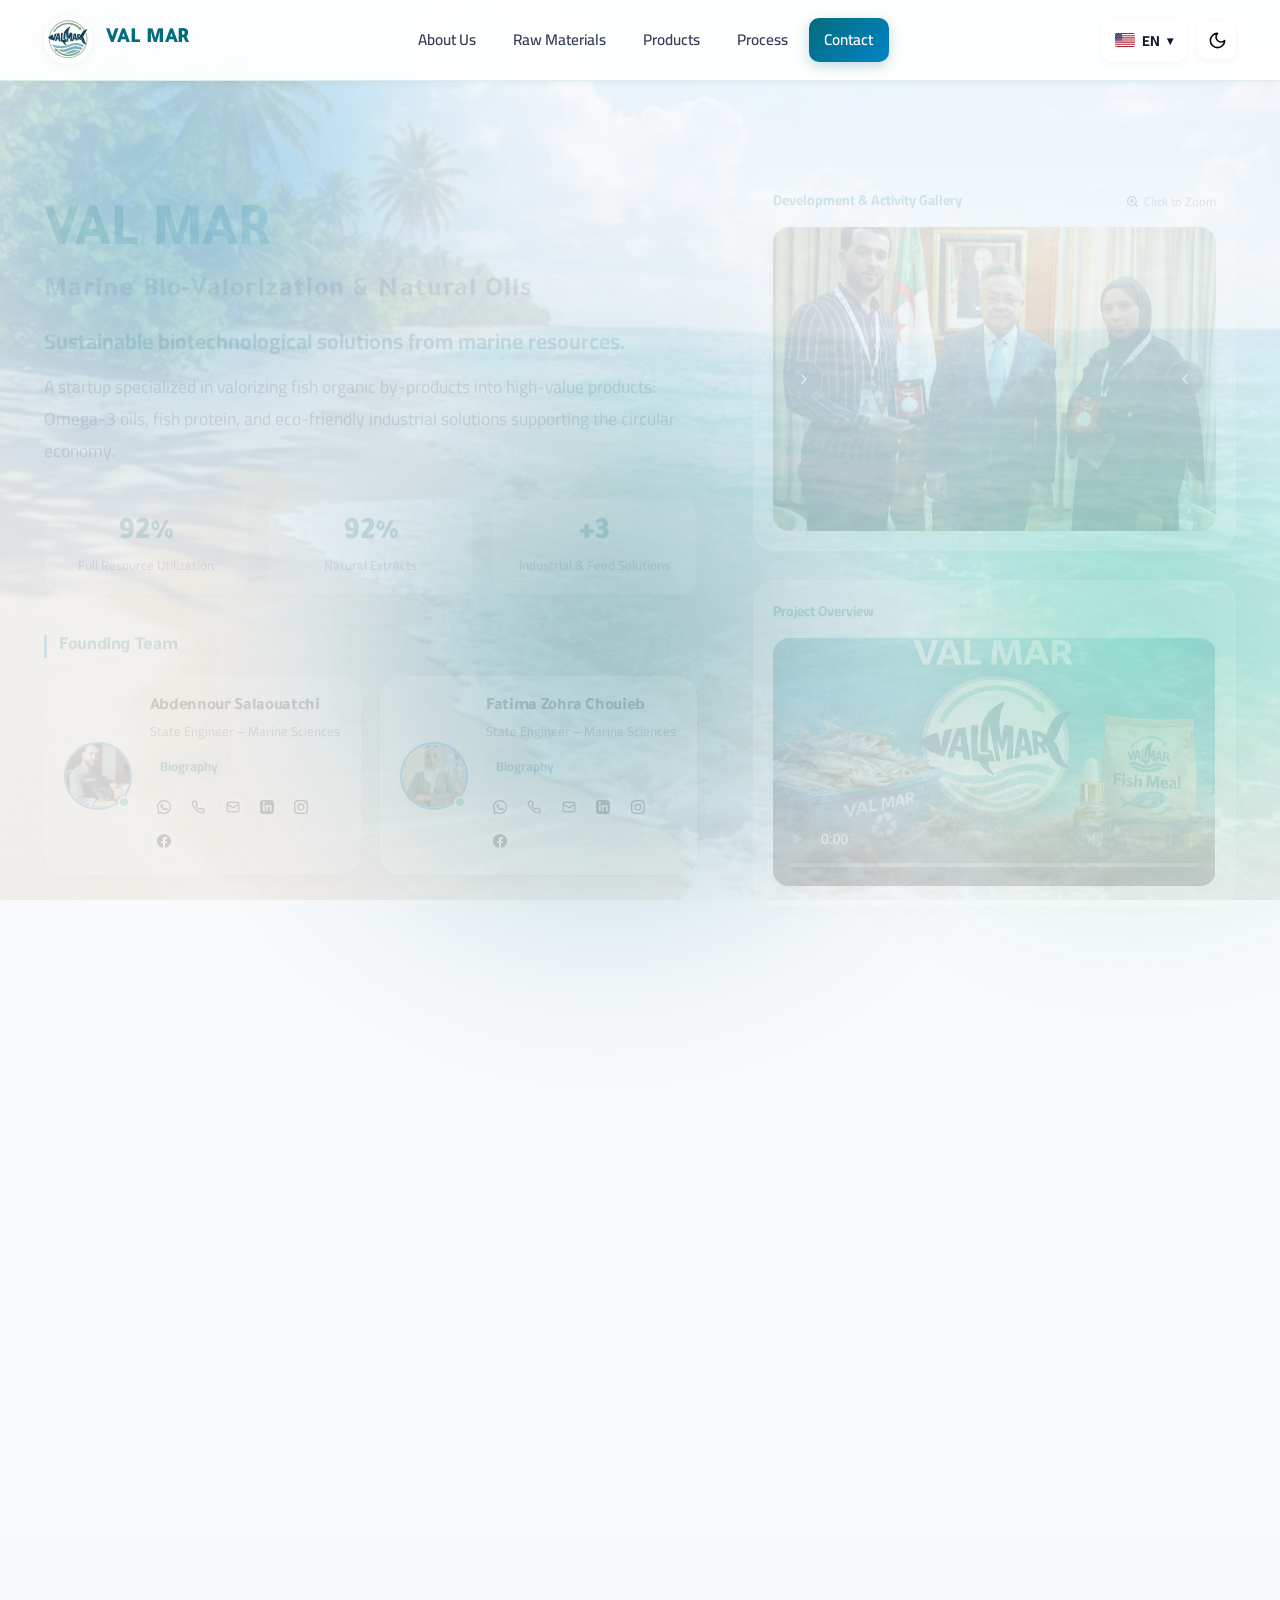
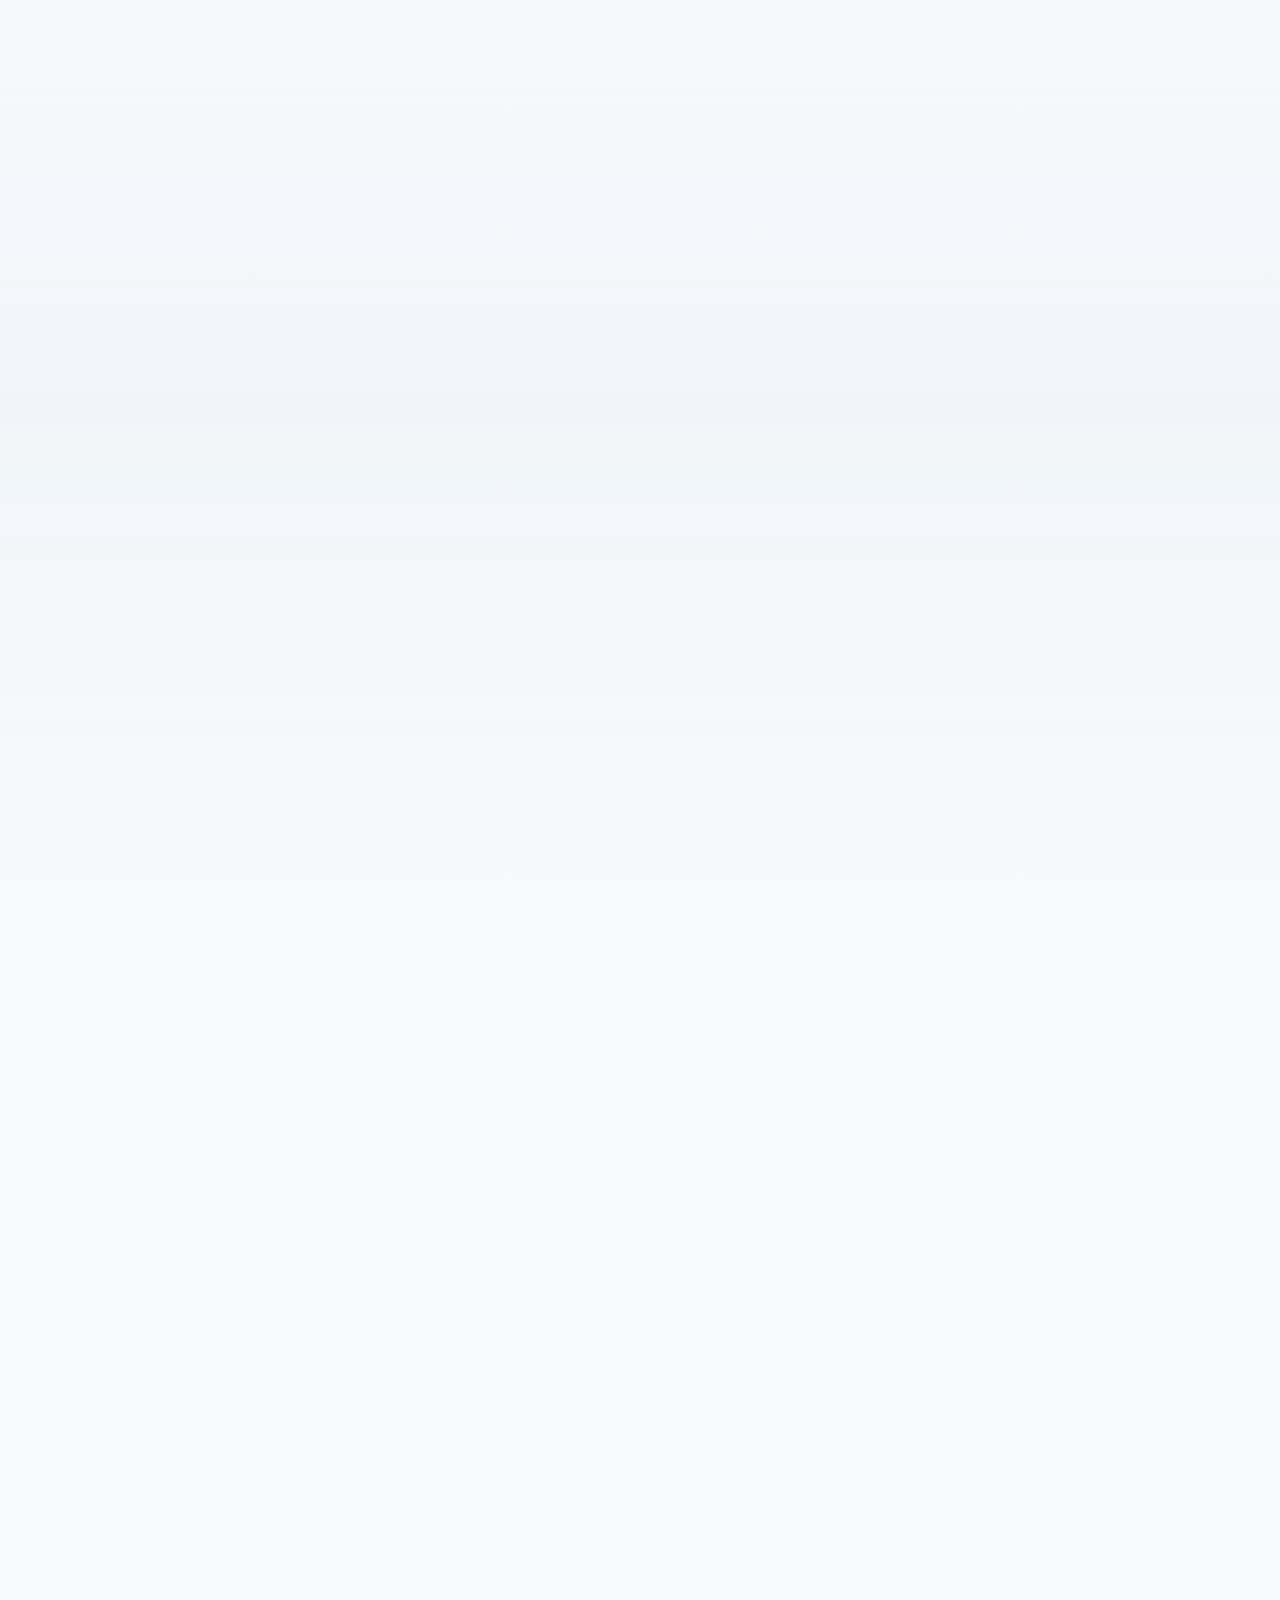
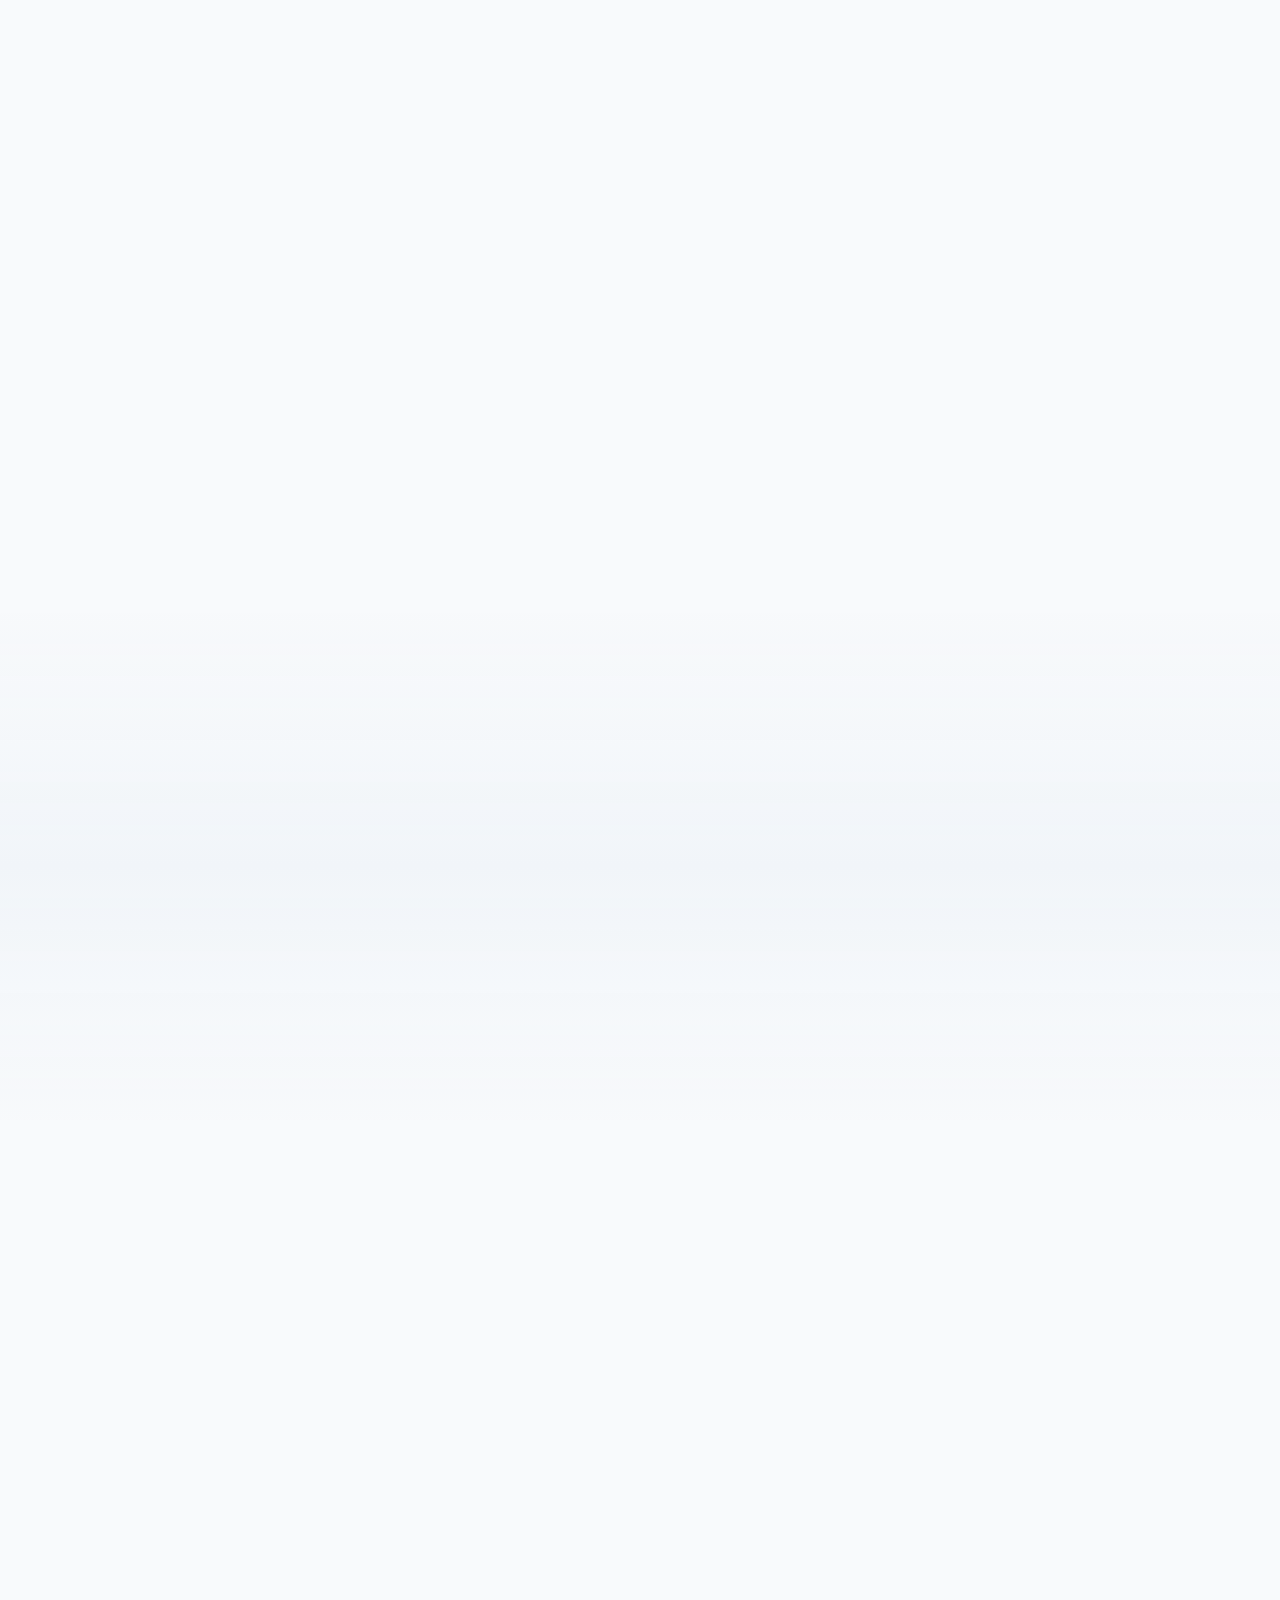
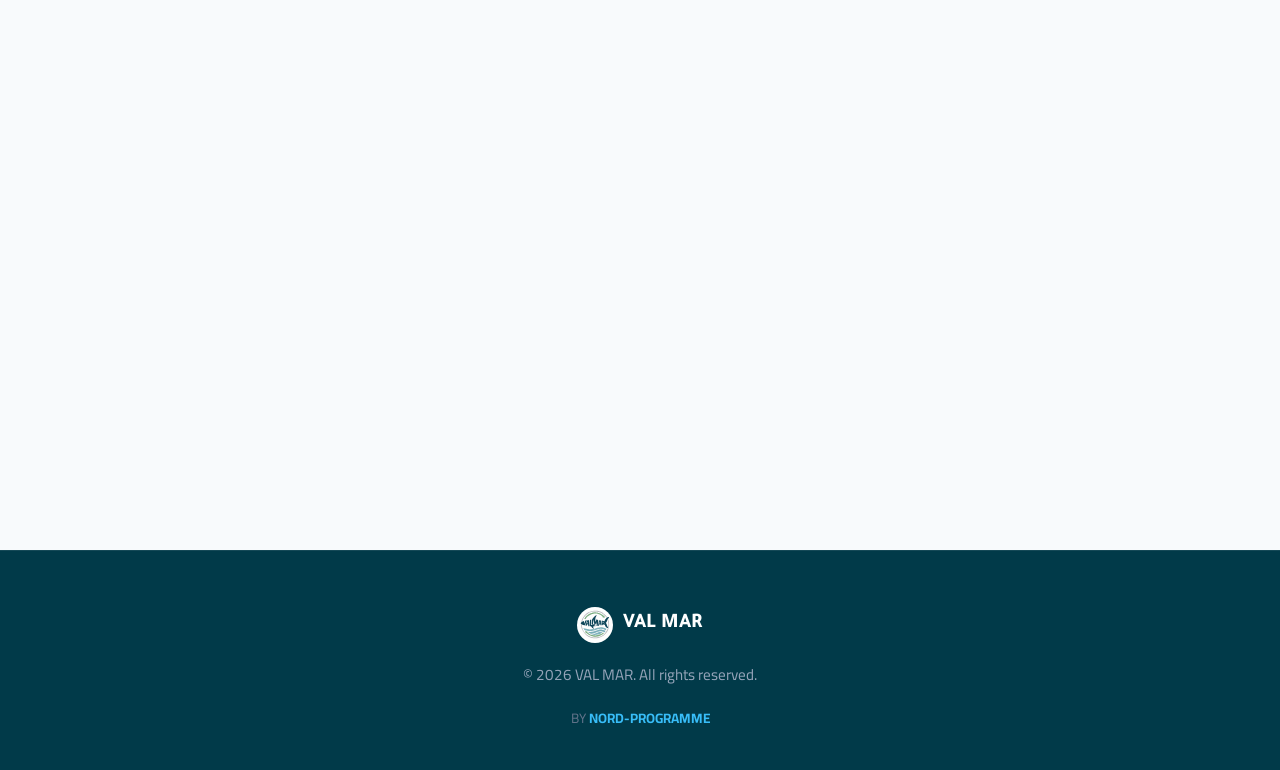
==== commit ad8829c5: "Remove brand tag span from logo section Removed the brand tag span containing Arabic text." ====
--- a/index.html
+++ b/index.html
@@ -141,7 +141,7 @@
                     <img src="./logo.svg" alt="VAL MAR Logo" class="brand-logo-img" width="50" height="50">
                     <span class="brand-text-wrapper">
                         <span class="brand-name">VAL MAR</span>
-                        <span class="brand-tag" data-i18n="brand-sub">تثمين الموارد البحرية والزيوت الطبيعية</span>
+                        
                     </span>
                 </a>
             </div>
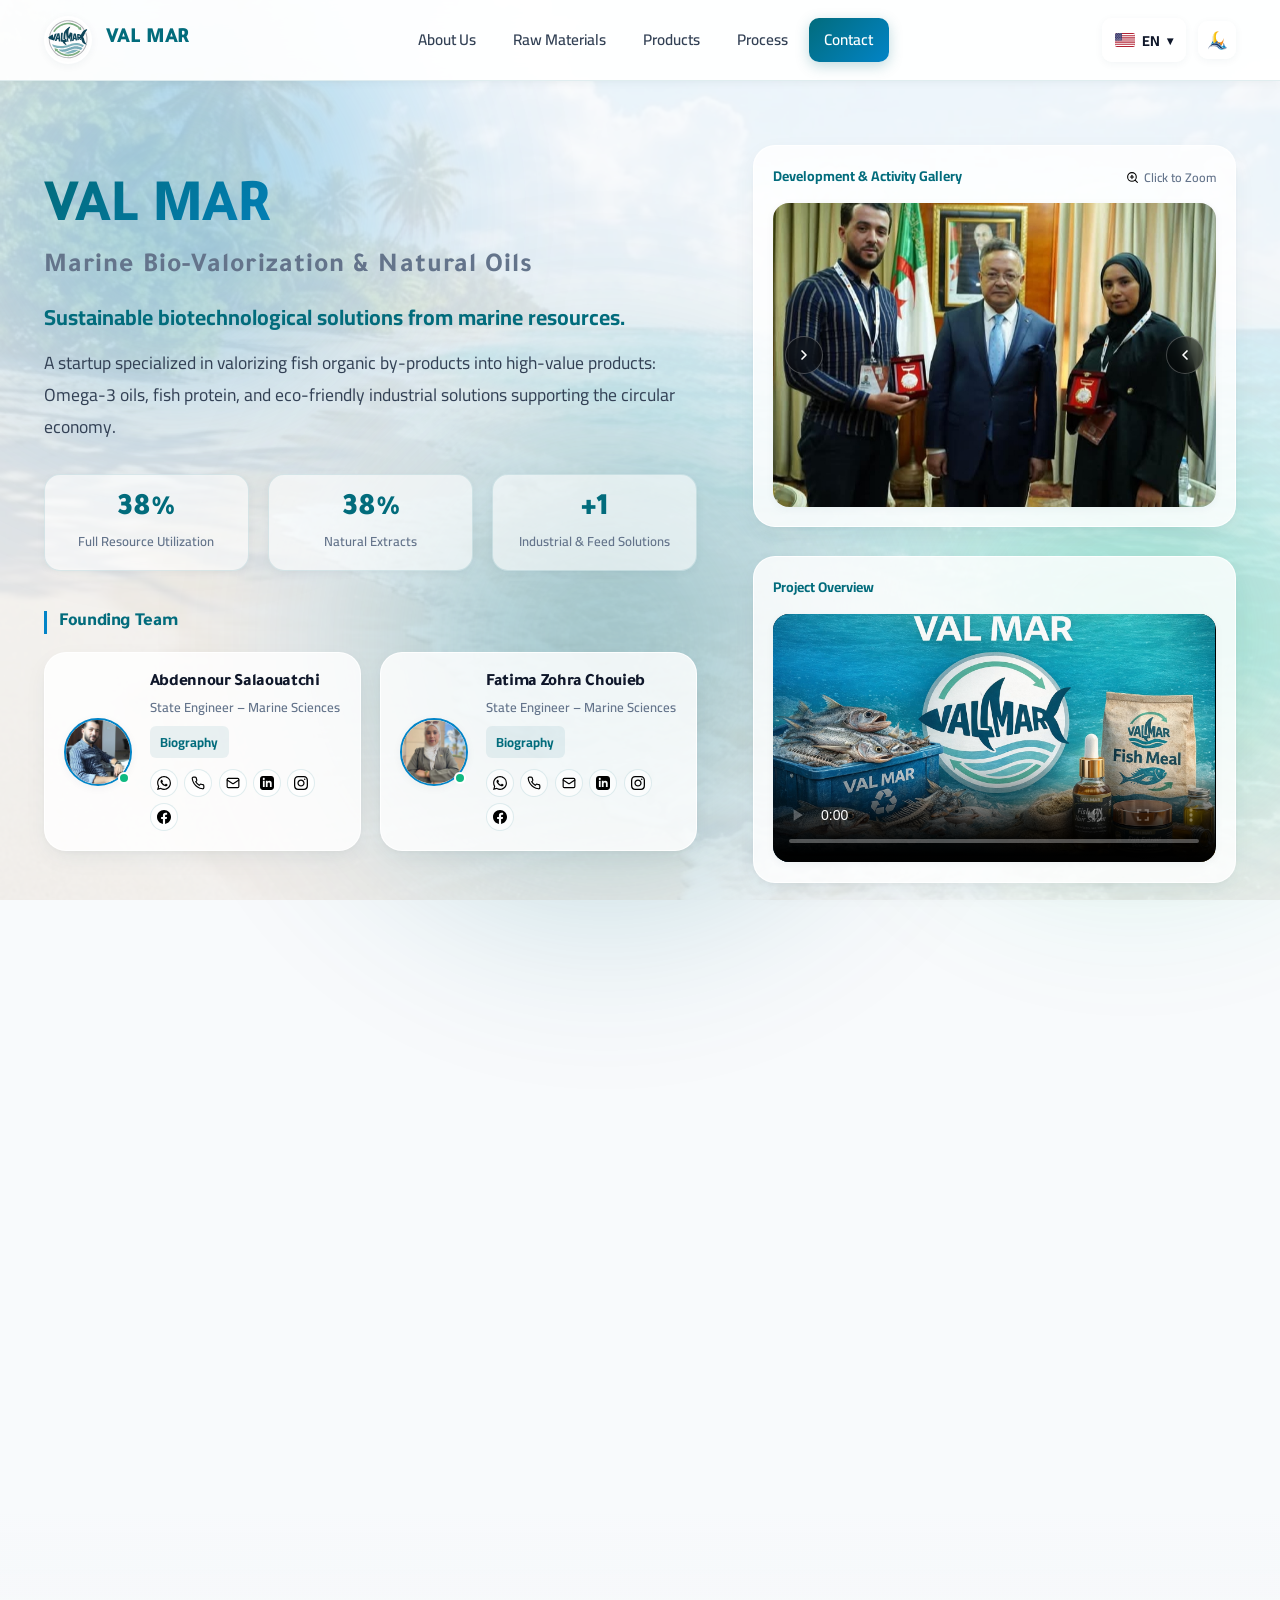
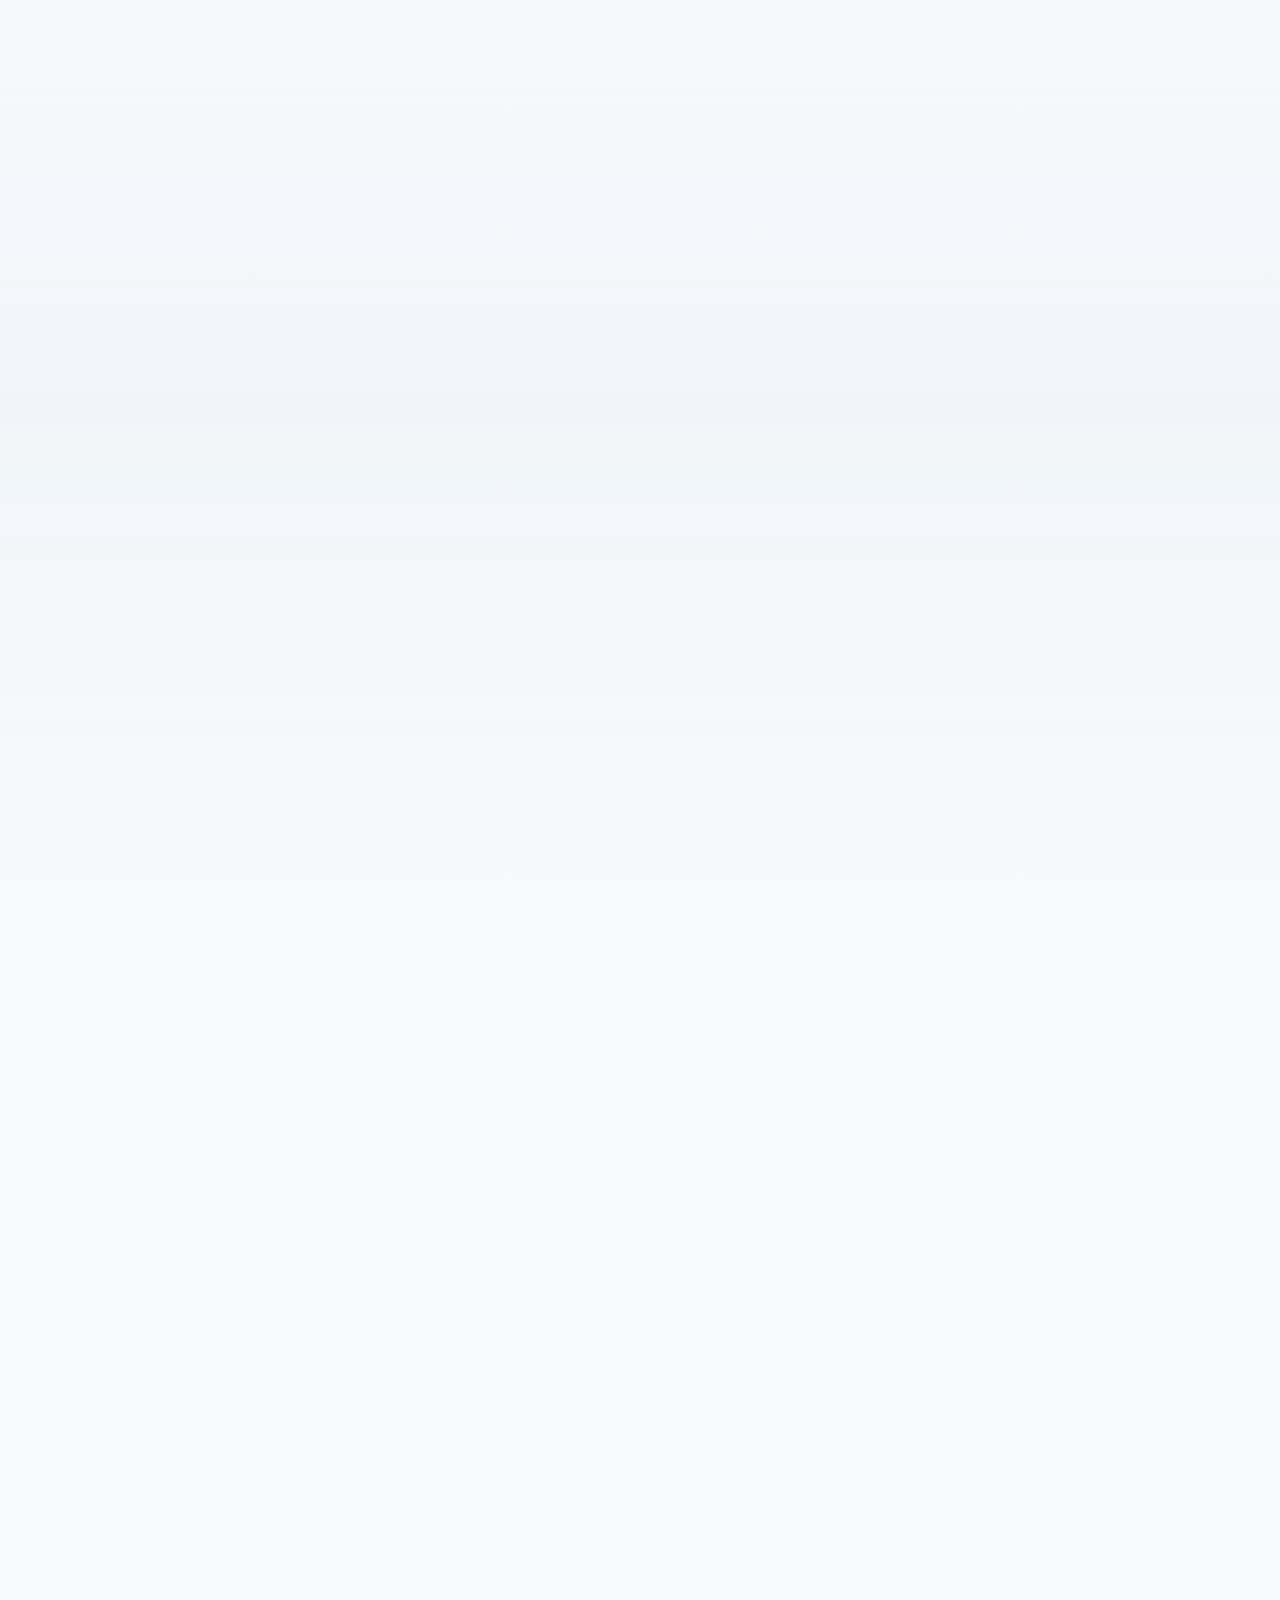
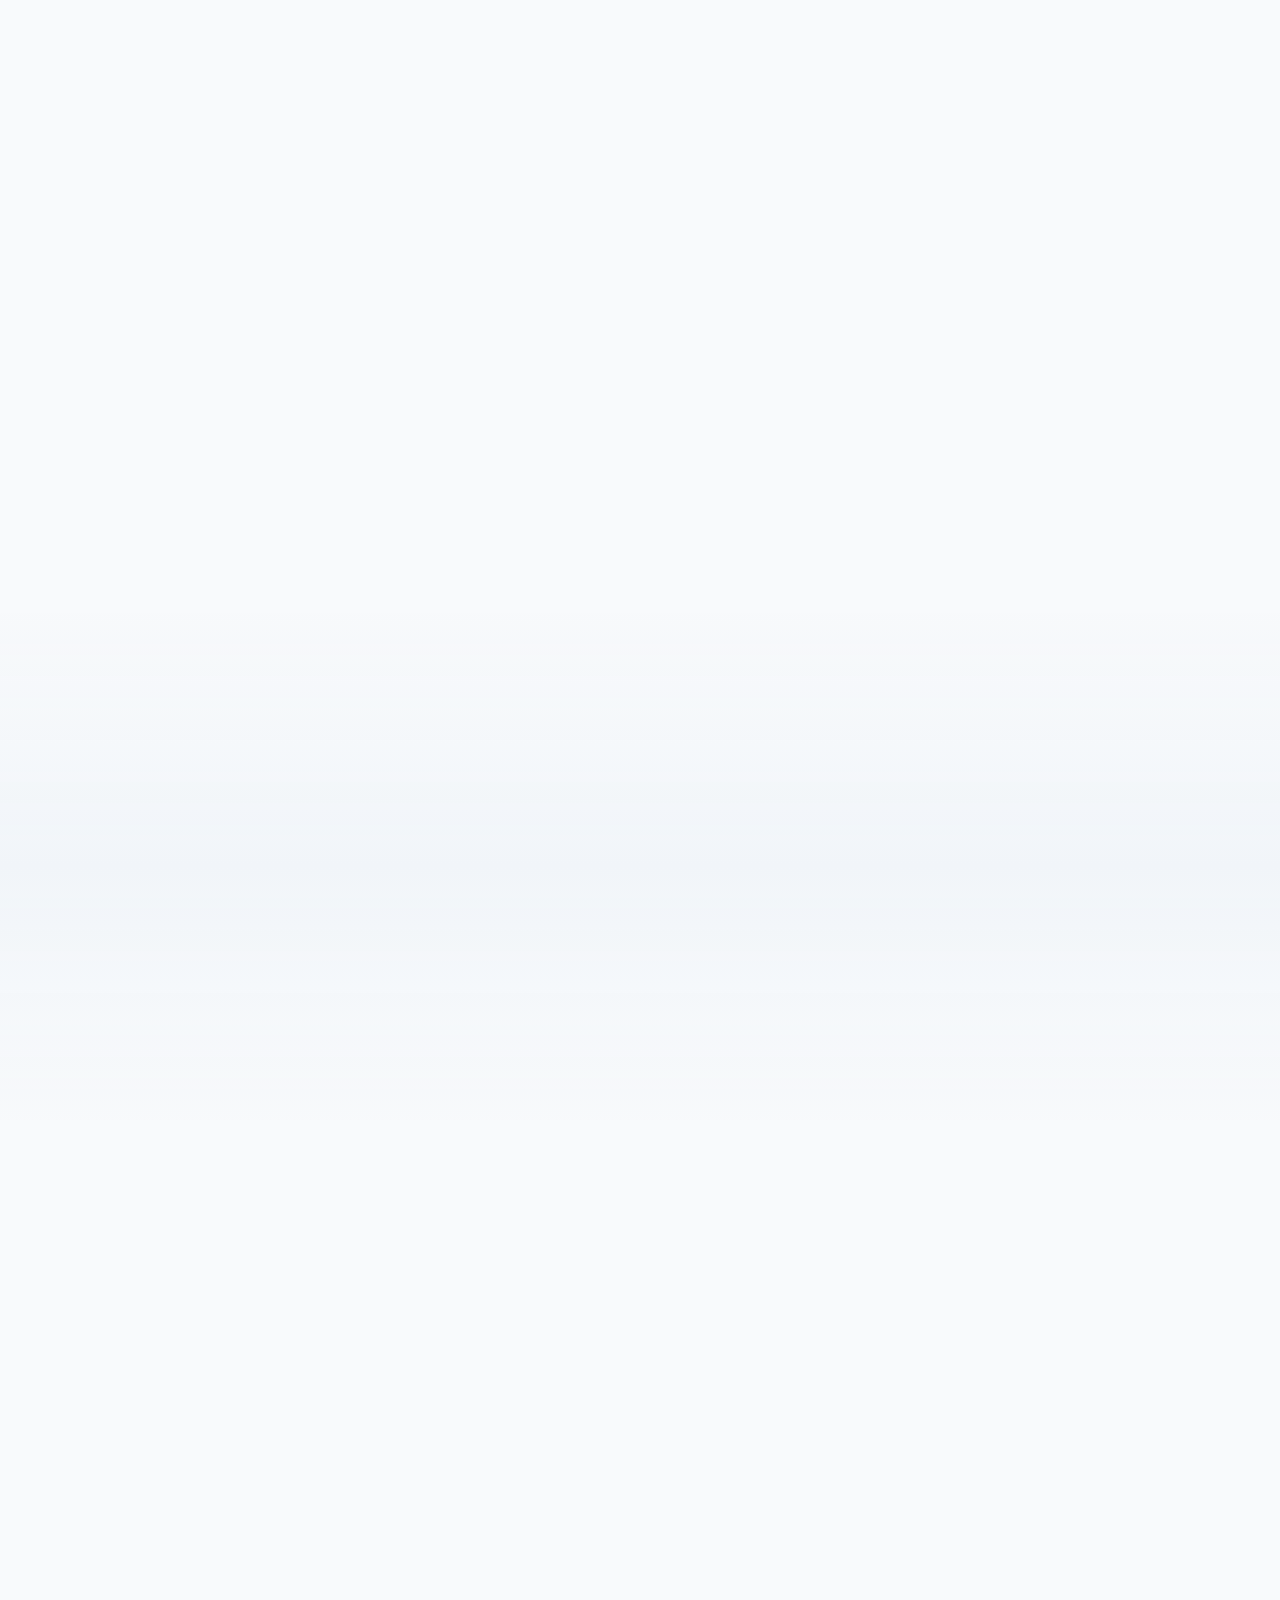
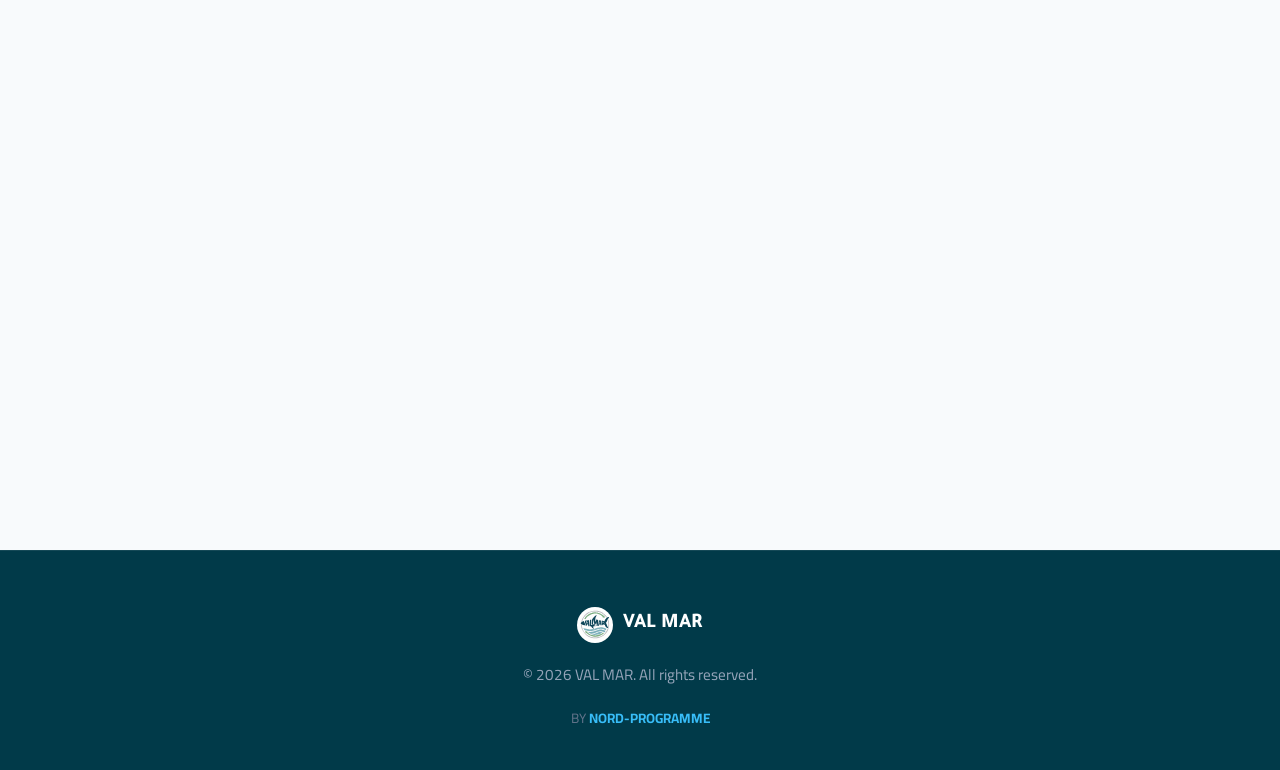
==== commit 70b8cb86: "Change theme icon images from SVG to PNG" ====
--- a/index.html
+++ b/index.html
@@ -173,8 +173,8 @@
 
                 <!-- Theme Toggle Button -->
                 <button id="theme-toggle" class="theme-toggle-btn" aria-label="تبديل وضع السمة" title="تبديل الوضع الداكن/الفاتح">
-                    <img src="./assets/icons/moon.svg" class="theme-icon theme-icon-moon" alt="Dark Mode">
-                    <img src="./assets/icons/sun.svg" class="theme-icon theme-icon-sun" alt="Light Mode">
+                    <img src="./assets/icons/moon.png" class="theme-icon theme-icon-moon" alt="Dark Mode">
+                    <img src="./assets/icons/sun.png" class="theme-icon theme-icon-sun" alt="Light Mode">
                 </button>
 
                 <!-- Mobile Hamburger Toggle -->
